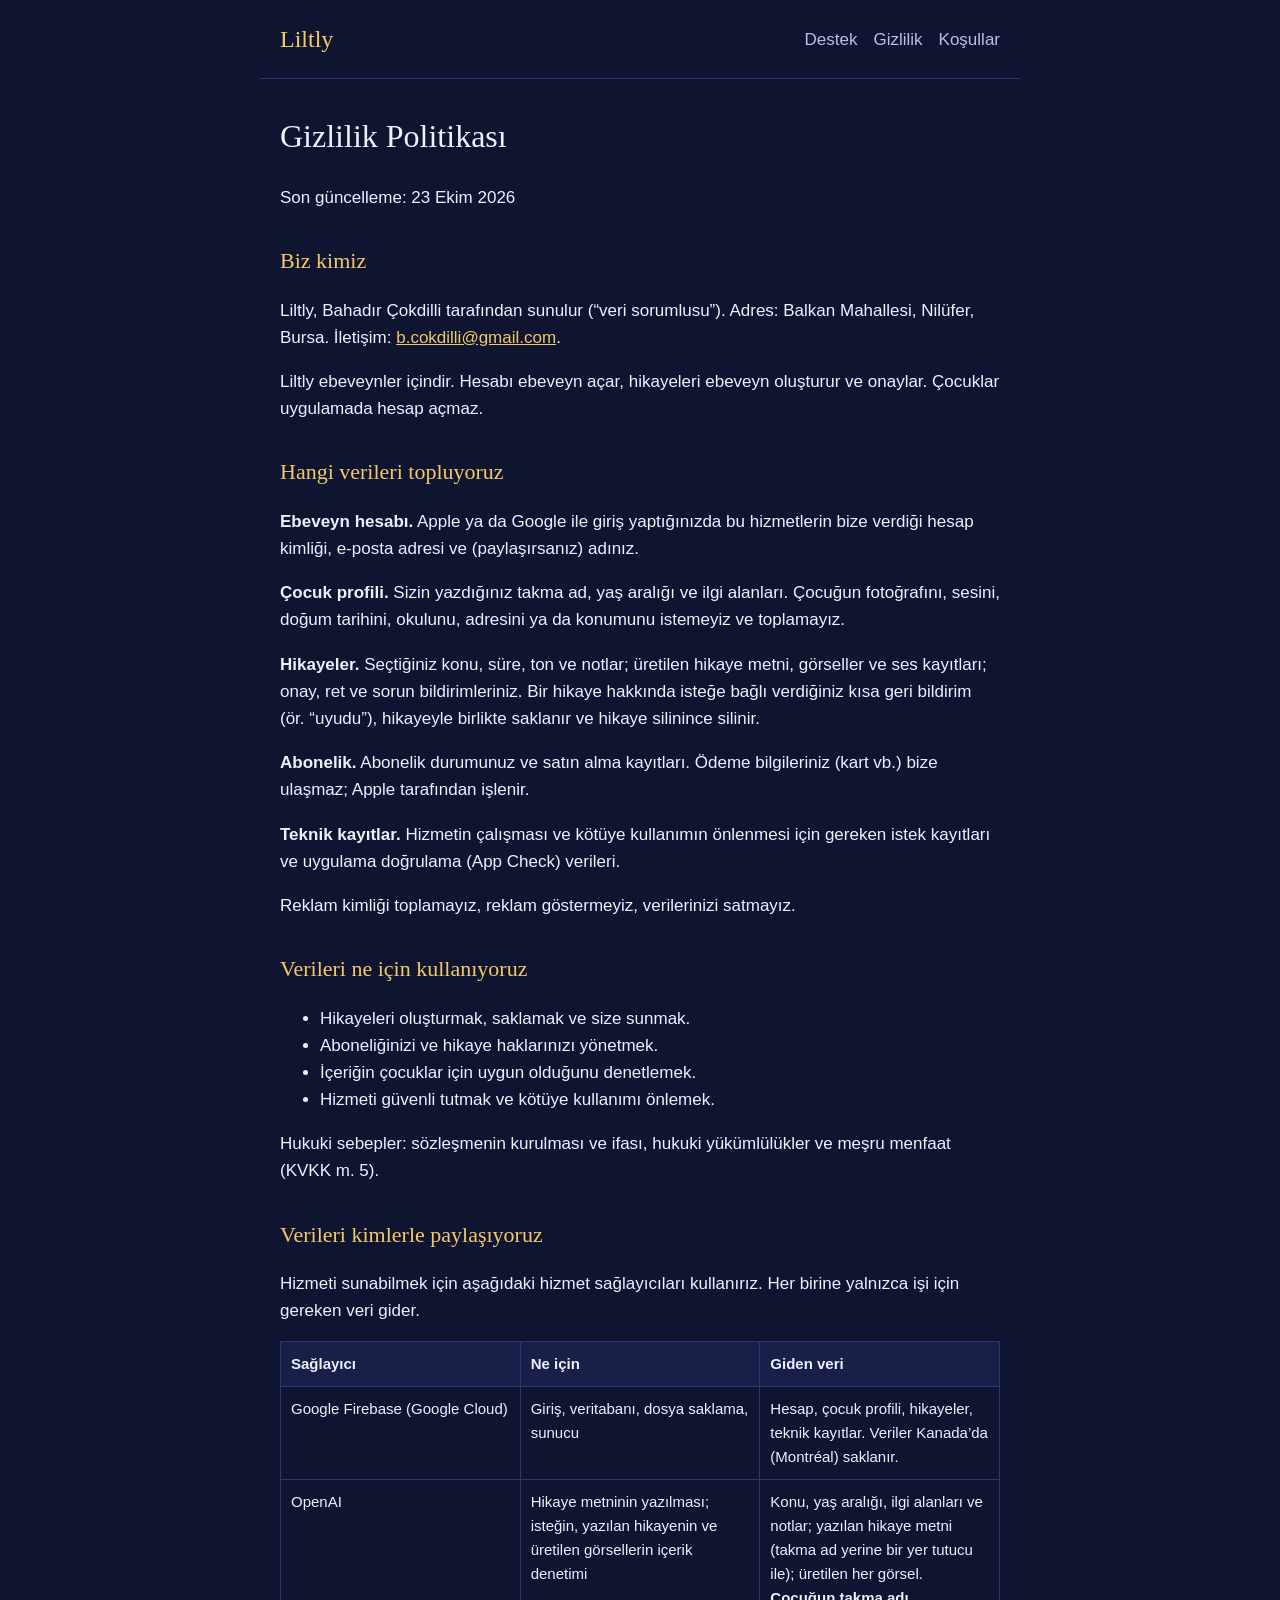
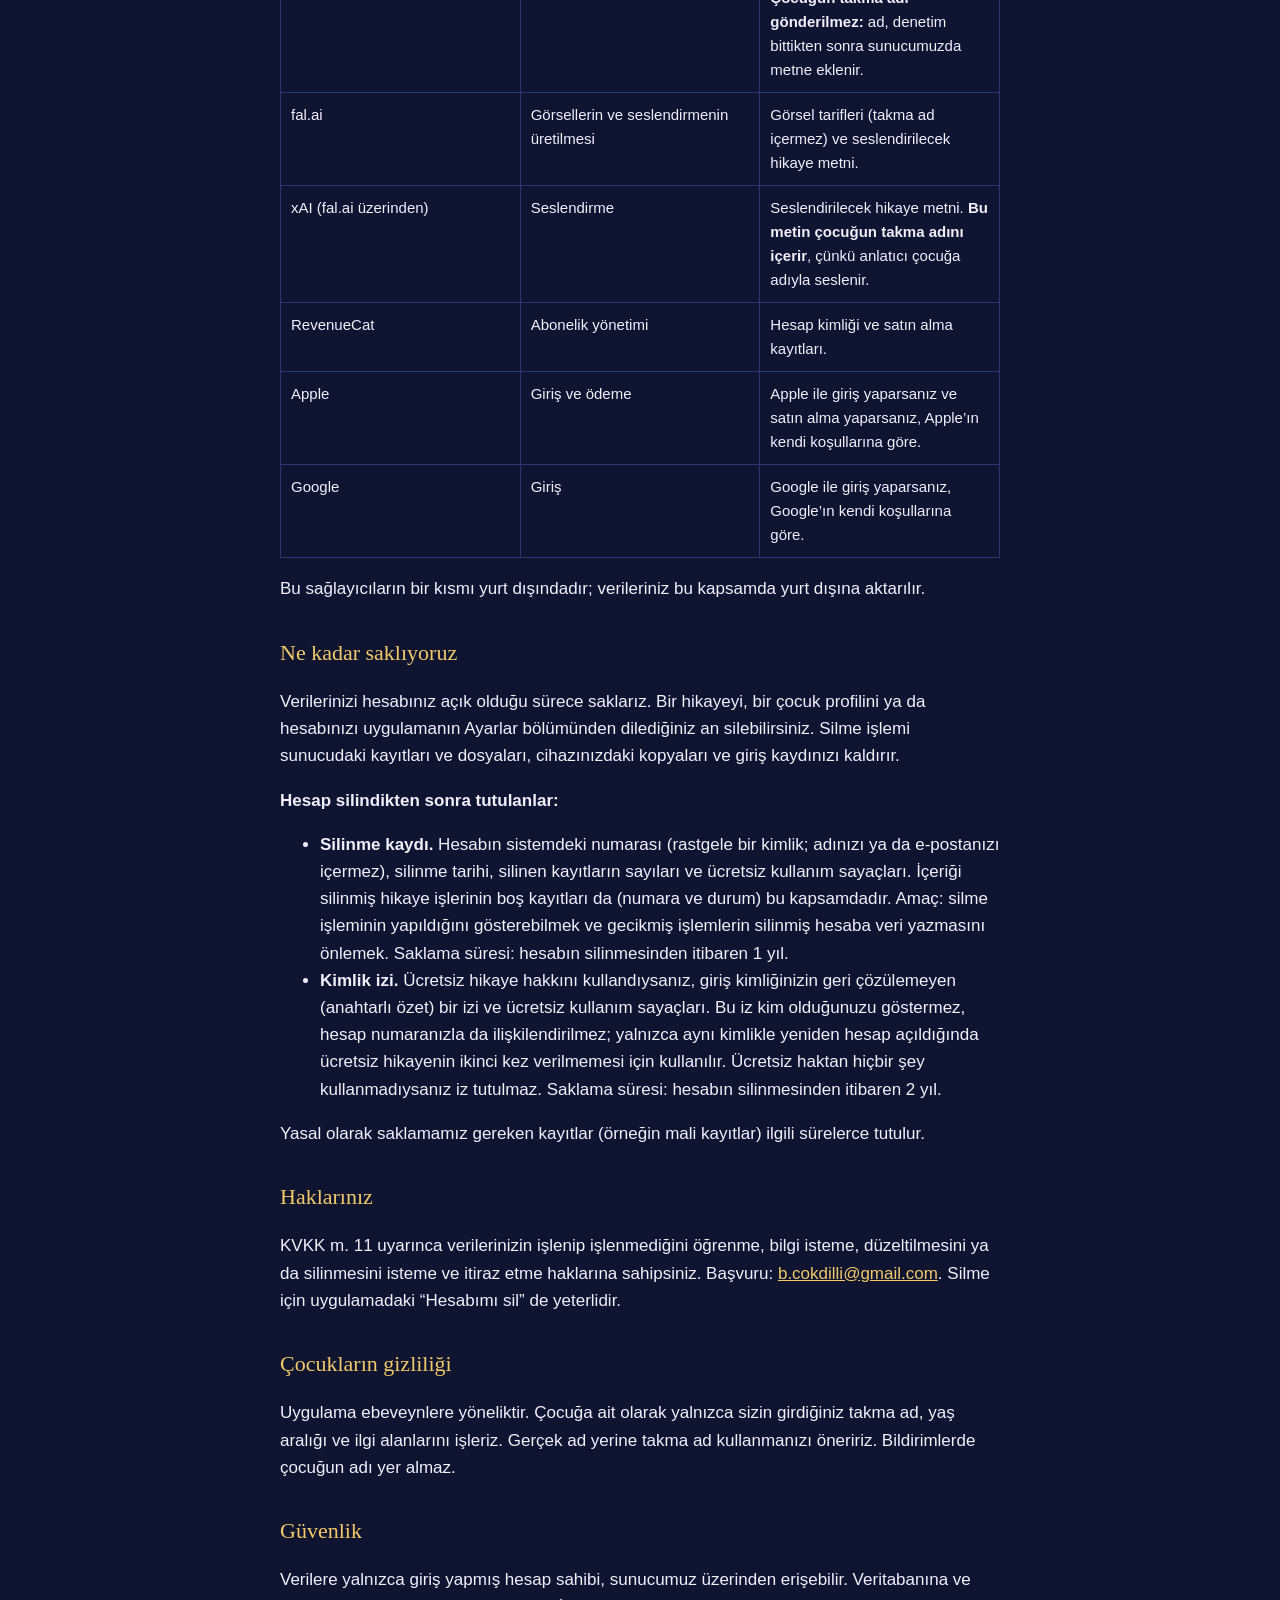
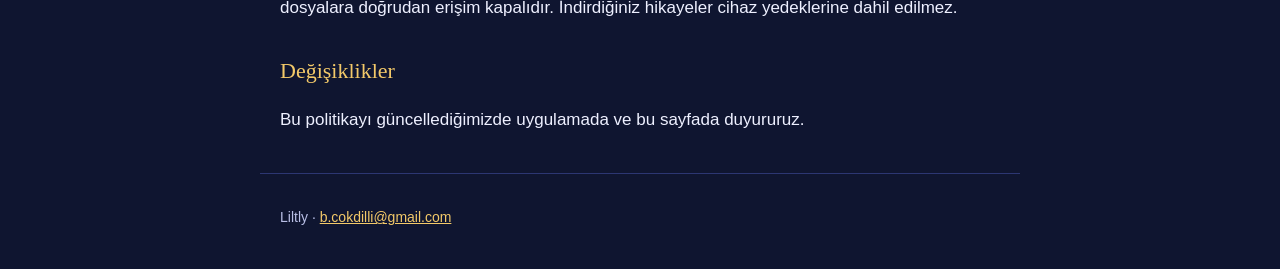
==== gizlilik/index.html @ 244d87e1 "Privacy: disclose the optional morning feedback on a story (2026-10-23) Built from story-app-for-kid" ====
<!doctype html>
<html lang="tr">
<head>
<meta charset="utf-8">
<meta name="viewport" content="width=device-width, initial-scale=1">
<title>Gizlilik Politikası · Liltly</title>
<link rel="stylesheet" href="../style.css">
</head>
<body>
<header><a class="brand" href="../">Liltly</a>
<nav><a href="../">Destek</a><a href="../gizlilik/">Gizlilik</a><a href="../kosullar/">Koşullar</a></nav></header>
<main>
<h1 id="gizlilik-politikası">Gizlilik Politikası</h1>
<p>Son güncelleme: 23 Ekim 2026</p>
<h2 id="biz-kimiz">Biz kimiz</h2>
<p>Liltly, Bahadır Çokdilli tarafından sunulur (“veri sorumlusu”).
Adres: Balkan Mahallesi, Nilüfer, Bursa. İletişim: <a
href="mailto:b.cokdilli@gmail.com">b.cokdilli@gmail.com</a>.</p>
<p>Liltly ebeveynler içindir. Hesabı ebeveyn açar, hikayeleri ebeveyn
oluşturur ve onaylar. Çocuklar uygulamada hesap açmaz.</p>
<h2 id="hangi-verileri-topluyoruz">Hangi verileri topluyoruz</h2>
<p><strong>Ebeveyn hesabı.</strong> Apple ya da Google ile giriş
yaptığınızda bu hizmetlerin bize verdiği hesap kimliği, e-posta adresi
ve (paylaşırsanız) adınız.</p>
<p><strong>Çocuk profili.</strong> Sizin yazdığınız takma ad, yaş
aralığı ve ilgi alanları. Çocuğun fotoğrafını, sesini, doğum tarihini,
okulunu, adresini ya da konumunu istemeyiz ve toplamayız.</p>
<p><strong>Hikayeler.</strong> Seçtiğiniz konu, süre, ton ve notlar;
üretilen hikaye metni, görseller ve ses kayıtları; onay, ret ve sorun
bildirimleriniz. Bir hikaye hakkında isteğe bağlı verdiğiniz kısa geri
bildirim (ör. “uyudu”), hikayeyle birlikte saklanır ve hikaye silinince
silinir.</p>
<p><strong>Abonelik.</strong> Abonelik durumunuz ve satın alma
kayıtları. Ödeme bilgileriniz (kart vb.) bize ulaşmaz; Apple tarafından
işlenir.</p>
<p><strong>Teknik kayıtlar.</strong> Hizmetin çalışması ve kötüye
kullanımın önlenmesi için gereken istek kayıtları ve uygulama doğrulama
(App Check) verileri.</p>
<p>Reklam kimliği toplamayız, reklam göstermeyiz, verilerinizi
satmayız.</p>
<h2 id="verileri-ne-için-kullanıyoruz">Verileri ne için
kullanıyoruz</h2>
<ul>
<li>Hikayeleri oluşturmak, saklamak ve size sunmak.</li>
<li>Aboneliğinizi ve hikaye haklarınızı yönetmek.</li>
<li>İçeriğin çocuklar için uygun olduğunu denetlemek.</li>
<li>Hizmeti güvenli tutmak ve kötüye kullanımı önlemek.</li>
</ul>
<p>Hukuki sebepler: sözleşmenin kurulması ve ifası, hukuki yükümlülükler
ve meşru menfaat (KVKK m. 5).</p>
<h2 id="verileri-kimlerle-paylaşıyoruz">Verileri kimlerle
paylaşıyoruz</h2>
<p>Hizmeti sunabilmek için aşağıdaki hizmet sağlayıcıları kullanırız.
Her birine yalnızca işi için gereken veri gider.</p>
<table>
<colgroup>
<col style="width: 33%" />
<col style="width: 33%" />
<col style="width: 33%" />
</colgroup>
<thead>
<tr class="header">
<th>Sağlayıcı</th>
<th>Ne için</th>
<th>Giden veri</th>
</tr>
</thead>
<tbody>
<tr class="odd">
<td>Google Firebase (Google Cloud)</td>
<td>Giriş, veritabanı, dosya saklama, sunucu</td>
<td>Hesap, çocuk profili, hikayeler, teknik kayıtlar. Veriler Kanada’da
(Montréal) saklanır.</td>
</tr>
<tr class="even">
<td>OpenAI</td>
<td>Hikaye metninin yazılması; isteğin, yazılan hikayenin ve üretilen
görsellerin içerik denetimi</td>
<td>Konu, yaş aralığı, ilgi alanları ve notlar; yazılan hikaye metni
(takma ad yerine bir yer tutucu ile); üretilen her görsel.
<strong>Çocuğun takma adı gönderilmez:</strong> ad, denetim bittikten
sonra sunucumuzda metne eklenir.</td>
</tr>
<tr class="odd">
<td>fal.ai</td>
<td>Görsellerin ve seslendirmenin üretilmesi</td>
<td>Görsel tarifleri (takma ad içermez) ve seslendirilecek hikaye
metni.</td>
</tr>
<tr class="even">
<td>xAI (fal.ai üzerinden)</td>
<td>Seslendirme</td>
<td>Seslendirilecek hikaye metni. <strong>Bu metin çocuğun takma adını
içerir</strong>, çünkü anlatıcı çocuğa adıyla seslenir.</td>
</tr>
<tr class="odd">
<td>RevenueCat</td>
<td>Abonelik yönetimi</td>
<td>Hesap kimliği ve satın alma kayıtları.</td>
</tr>
<tr class="even">
<td>Apple</td>
<td>Giriş ve ödeme</td>
<td>Apple ile giriş yaparsanız ve satın alma yaparsanız, Apple’ın kendi
koşullarına göre.</td>
</tr>
<tr class="odd">
<td>Google</td>
<td>Giriş</td>
<td>Google ile giriş yaparsanız, Google’ın kendi koşullarına göre.</td>
</tr>
</tbody>
</table>
<p>Bu sağlayıcıların bir kısmı yurt dışındadır; verileriniz bu kapsamda
yurt dışına aktarılır.</p>
<h2 id="ne-kadar-saklıyoruz">Ne kadar saklıyoruz</h2>
<p>Verilerinizi hesabınız açık olduğu sürece saklarız. Bir hikayeyi, bir
çocuk profilini ya da hesabınızı uygulamanın Ayarlar bölümünden
dilediğiniz an silebilirsiniz. Silme işlemi sunucudaki kayıtları ve
dosyaları, cihazınızdaki kopyaları ve giriş kaydınızı kaldırır.</p>
<p><strong>Hesap silindikten sonra tutulanlar:</strong></p>
<ul>
<li><strong>Silinme kaydı.</strong> Hesabın sistemdeki numarası
(rastgele bir kimlik; adınızı ya da e-postanızı içermez), silinme
tarihi, silinen kayıtların sayıları ve ücretsiz kullanım sayaçları.
İçeriği silinmiş hikaye işlerinin boş kayıtları da (numara ve durum) bu
kapsamdadır. Amaç: silme işleminin yapıldığını gösterebilmek ve gecikmiş
işlemlerin silinmiş hesaba veri yazmasını önlemek. Saklama süresi:
hesabın silinmesinden itibaren 1 yıl.</li>
<li><strong>Kimlik izi.</strong> Ücretsiz hikaye hakkını kullandıysanız,
giriş kimliğinizin geri çözülemeyen (anahtarlı özet) bir izi ve ücretsiz
kullanım sayaçları. Bu iz kim olduğunuzu göstermez, hesap numaranızla da
ilişkilendirilmez; yalnızca aynı kimlikle yeniden hesap açıldığında
ücretsiz hikayenin ikinci kez verilmemesi için kullanılır. Ücretsiz
haktan hiçbir şey kullanmadıysanız iz tutulmaz. Saklama süresi: hesabın
silinmesinden itibaren 2 yıl.</li>
</ul>
<p>Yasal olarak saklamamız gereken kayıtlar (örneğin mali kayıtlar)
ilgili sürelerce tutulur.</p>
<h2 id="haklarınız">Haklarınız</h2>
<p>KVKK m. 11 uyarınca verilerinizin işlenip işlenmediğini öğrenme,
bilgi isteme, düzeltilmesini ya da silinmesini isteme ve itiraz etme
haklarına sahipsiniz. Başvuru: <a
href="mailto:b.cokdilli@gmail.com">b.cokdilli@gmail.com</a>. Silme için
uygulamadaki “Hesabımı sil” de yeterlidir.</p>
<h2 id="çocukların-gizliliği">Çocukların gizliliği</h2>
<p>Uygulama ebeveynlere yöneliktir. Çocuğa ait olarak yalnızca sizin
girdiğiniz takma ad, yaş aralığı ve ilgi alanlarını işleriz. Gerçek ad
yerine takma ad kullanmanızı öneririz. Bildirimlerde çocuğun adı yer
almaz.</p>
<h2 id="güvenlik">Güvenlik</h2>
<p>Verilere yalnızca giriş yapmış hesap sahibi, sunucumuz üzerinden
erişebilir. Veritabanına ve dosyalara doğrudan erişim kapalıdır.
İndirdiğiniz hikayeler cihaz yedeklerine dahil edilmez.</p>
<h2 id="değişiklikler">Değişiklikler</h2>
<p>Bu politikayı güncellediğimizde uygulamada ve bu sayfada
duyururuz.</p>
</main>
<footer>Liltly · <a href="mailto:b.cokdilli@gmail.com">b.cokdilli@gmail.com</a></footer>
</body>
</html>
---- style.css ----
:root { --bg: #0f1530; --card: #18204a; --text: #eef0ff; --muted: #b9bfe6; --accent: #f3c969; --line: #2c3672; }
* { box-sizing: border-box; }
body { margin: 0; background: var(--bg); color: var(--text); font: 17px/1.6 -apple-system, BlinkMacSystemFont, "Segoe UI", Roboto, sans-serif; }
header, main, footer { max-width: 760px; margin: 0 auto; padding: 0 20px; }
header { display: flex; flex-wrap: wrap; gap: 12px; justify-content: space-between; align-items: center; padding-top: 20px; padding-bottom: 20px; border-bottom: 1px solid var(--line); }
.brand { font-family: Georgia, serif; font-size: 24px; color: var(--accent); text-decoration: none; }
nav a { color: var(--muted); margin-left: 16px; text-decoration: none; }
nav a:first-child { margin-left: 0; }
h1, h2 { font-family: Georgia, serif; font-weight: normal; }
h1 { font-size: 32px; margin-top: 32px; }
h2 { font-size: 22px; margin-top: 32px; color: var(--accent); }
a { color: var(--accent); }
table { width: 100%; border-collapse: collapse; font-size: 15px; display: block; overflow-x: auto; }
th, td { text-align: left; vertical-align: top; padding: 10px; border: 1px solid var(--line); }
th { background: var(--card); }
mark { background: #ff8a65; color: #1a1a1a; padding: 0 4px; border-radius: 4px; }
footer { color: var(--muted); font-size: 14px; padding-top: 32px; padding-bottom: 40px; margin-top: 40px; border-top: 1px solid var(--line); }
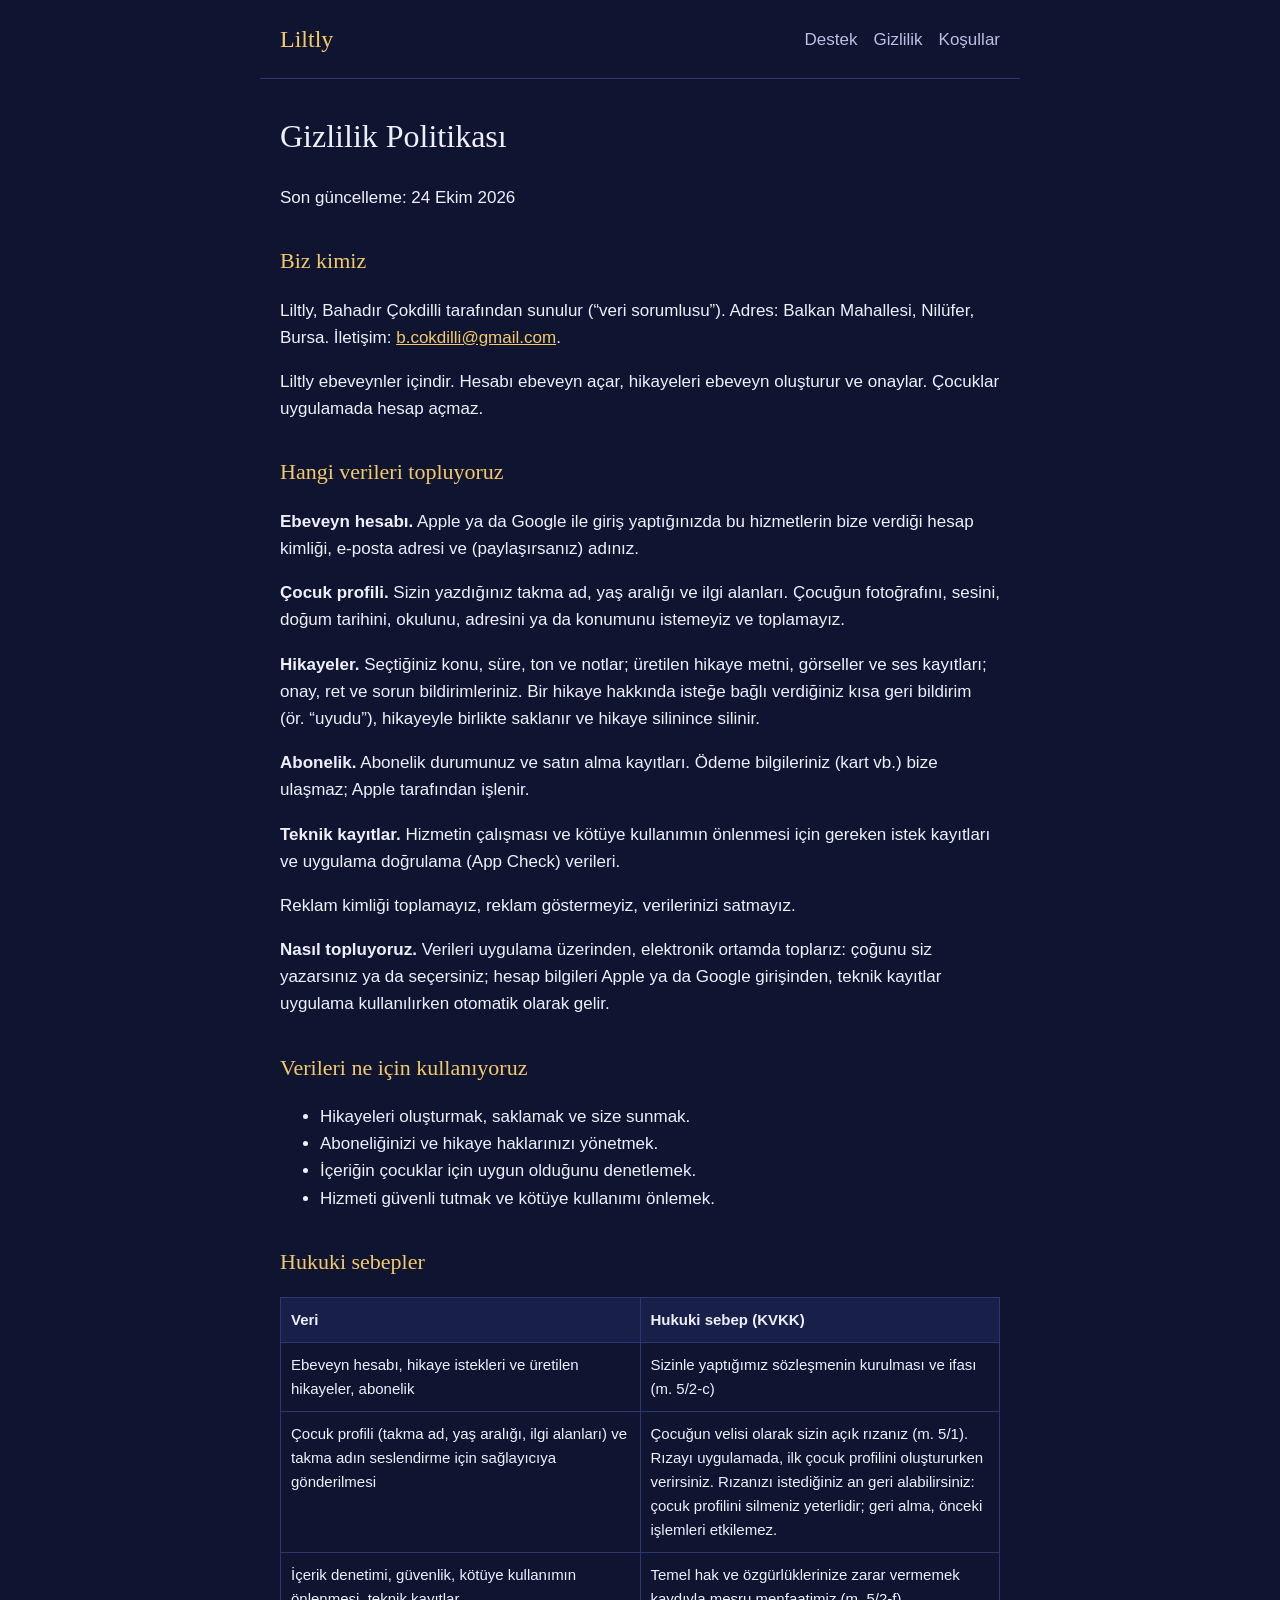
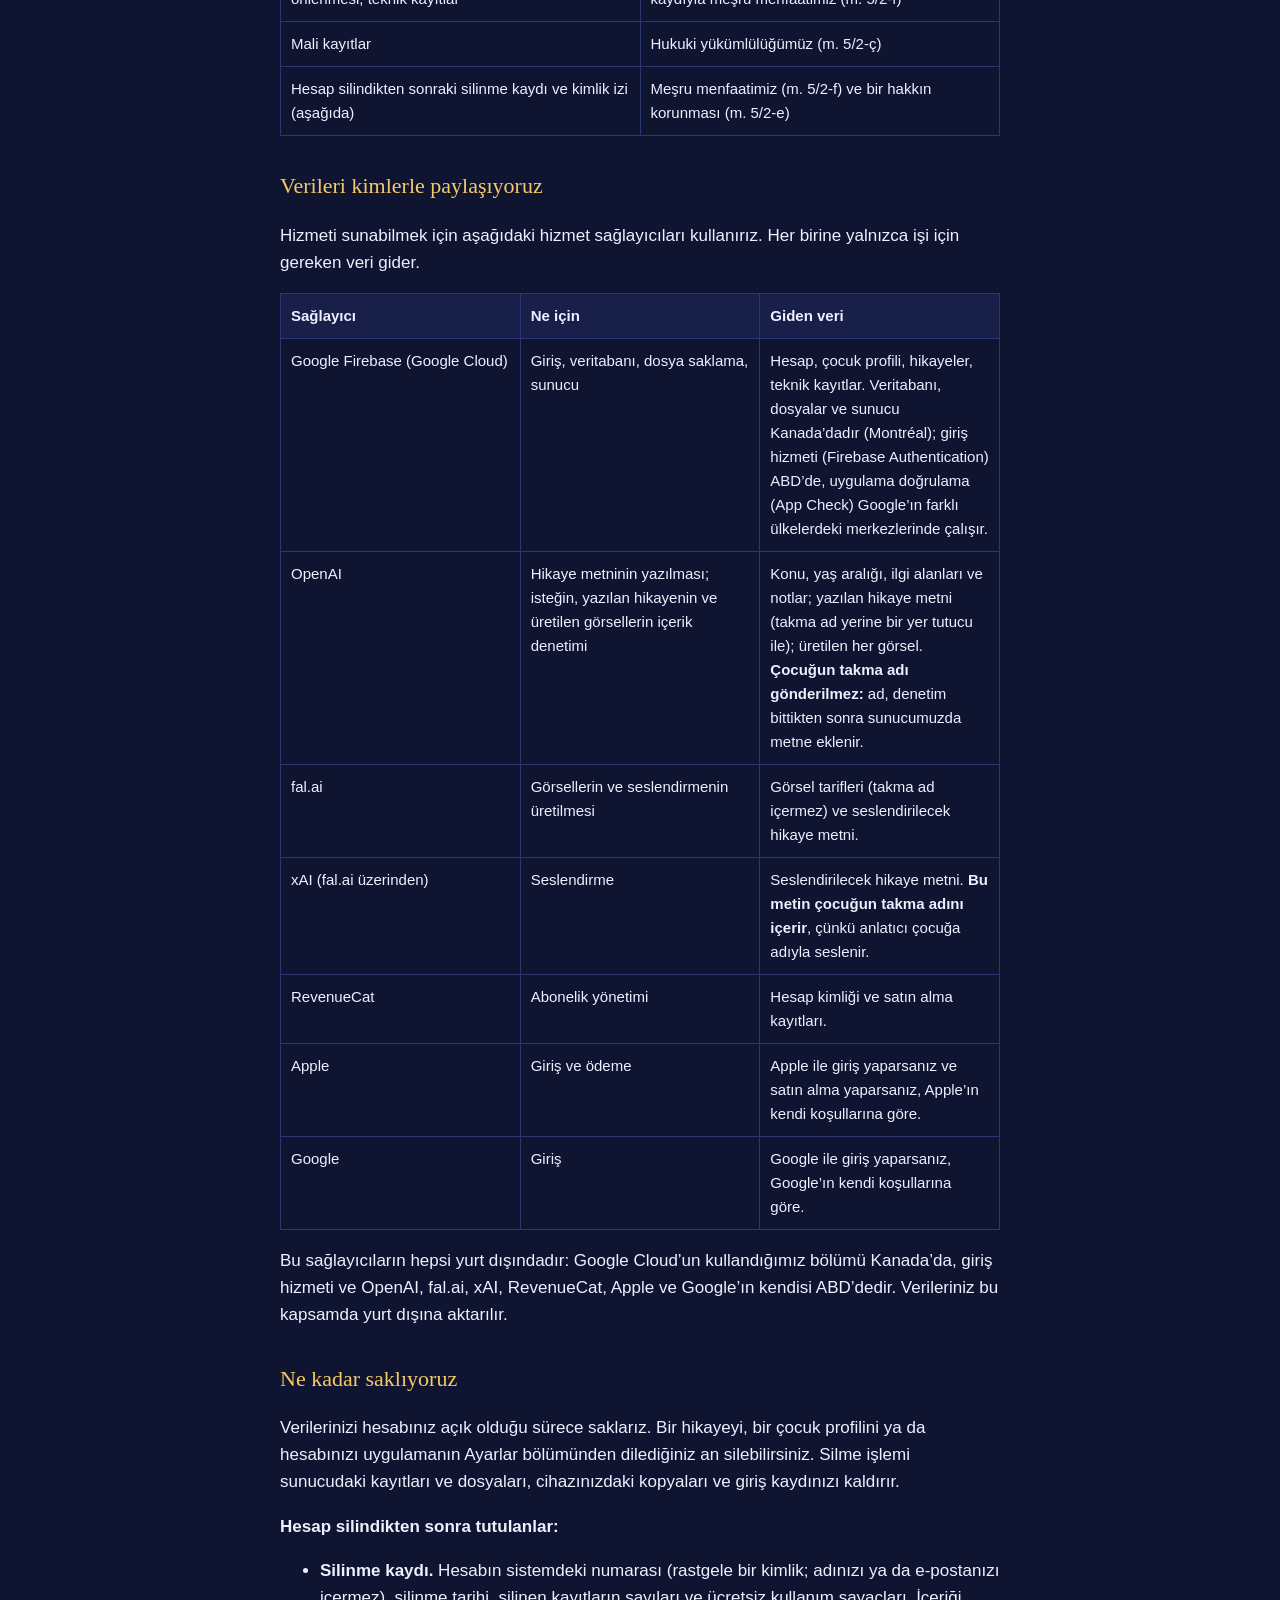
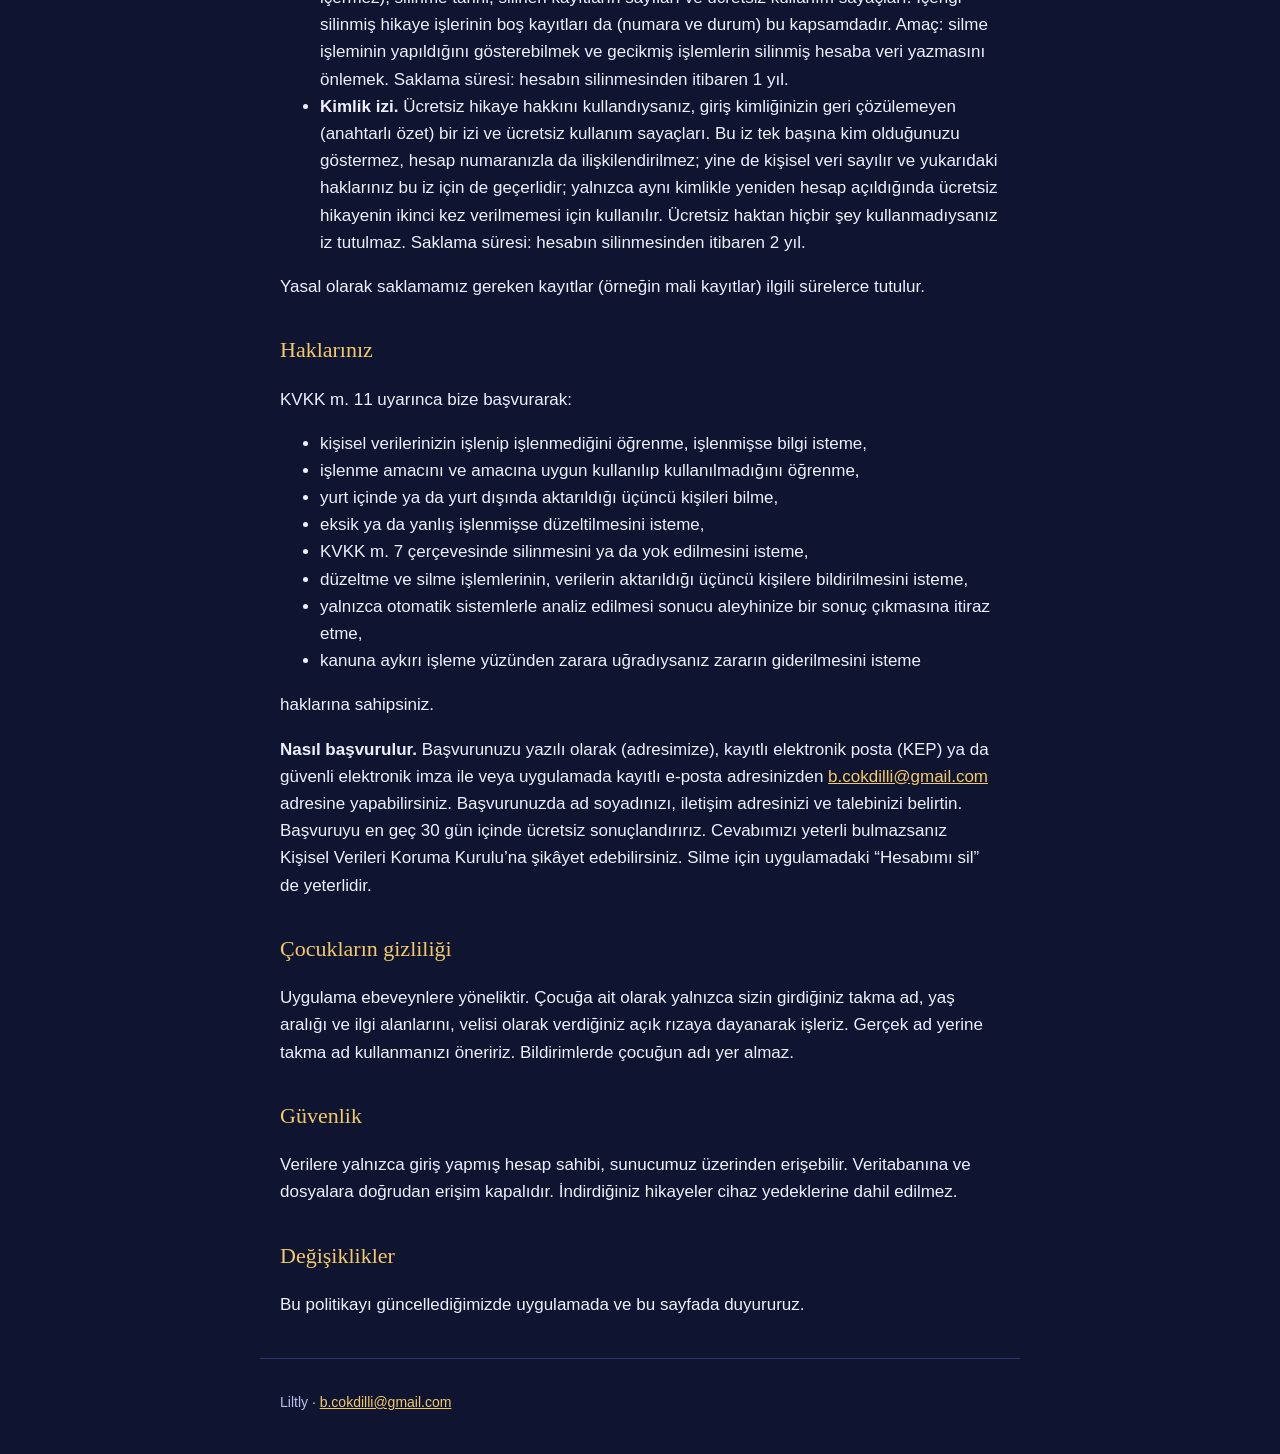
==== commit e847e595: "Privacy: KVKK legal bases, US transfer and consent (2026-10-24 text) Built from story-app-for-kids l" ====
--- a/gizlilik/index.html
+++ b/gizlilik/index.html
@@ -11,7 +11,7 @@
 <nav><a href="../">Destek</a><a href="../gizlilik/">Gizlilik</a><a href="../kosullar/">Koşullar</a></nav></header>
 <main>
 <h1 id="gizlilik-politikası">Gizlilik Politikası</h1>
-<p>Son güncelleme: 23 Ekim 2026</p>
+<p>Son güncelleme: 24 Ekim 2026</p>
 <h2 id="biz-kimiz">Biz kimiz</h2>
 <p>Liltly, Bahadır Çokdilli tarafından sunulur (“veri sorumlusu”).
 Adres: Balkan Mahallesi, Nilüfer, Bursa. İletişim: <a
@@ -38,6 +38,10 @@
 (App Check) verileri.</p>
 <p>Reklam kimliği toplamayız, reklam göstermeyiz, verilerinizi
 satmayız.</p>
+<p><strong>Nasıl topluyoruz.</strong> Verileri uygulama üzerinden,
+elektronik ortamda toplarız: çoğunu siz yazarsınız ya da seçersiniz;
+hesap bilgileri Apple ya da Google girişinden, teknik kayıtlar uygulama
+kullanılırken otomatik olarak gelir.</p>
 <h2 id="verileri-ne-için-kullanıyoruz">Verileri ne için
 kullanıyoruz</h2>
 <ul>
@@ -46,8 +50,48 @@
 <li>İçeriğin çocuklar için uygun olduğunu denetlemek.</li>
 <li>Hizmeti güvenli tutmak ve kötüye kullanımı önlemek.</li>
 </ul>
-<p>Hukuki sebepler: sözleşmenin kurulması ve ifası, hukuki yükümlülükler
-ve meşru menfaat (KVKK m. 5).</p>
+<h2 id="hukuki-sebepler">Hukuki sebepler</h2>
+<table>
+<colgroup>
+<col style="width: 50%" />
+<col style="width: 50%" />
+</colgroup>
+<thead>
+<tr>
+<th>Veri</th>
+<th>Hukuki sebep (KVKK)</th>
+</tr>
+</thead>
+<tbody>
+<tr>
+<td>Ebeveyn hesabı, hikaye istekleri ve üretilen hikayeler,
+abonelik</td>
+<td>Sizinle yaptığımız sözleşmenin kurulması ve ifası (m. 5/2-c)</td>
+</tr>
+<tr>
+<td>Çocuk profili (takma ad, yaş aralığı, ilgi alanları) ve takma adın
+seslendirme için sağlayıcıya gönderilmesi</td>
+<td>Çocuğun velisi olarak sizin açık rızanız (m. 5/1). Rızayı
+uygulamada, ilk çocuk profilini oluştururken verirsiniz. Rızanızı
+istediğiniz an geri alabilirsiniz: çocuk profilini silmeniz yeterlidir;
+geri alma, önceki işlemleri etkilemez.</td>
+</tr>
+<tr>
+<td>İçerik denetimi, güvenlik, kötüye kullanımın önlenmesi, teknik
+kayıtlar</td>
+<td>Temel hak ve özgürlüklerinize zarar vermemek kaydıyla meşru
+menfaatimiz (m. 5/2-f)</td>
+</tr>
+<tr>
+<td>Mali kayıtlar</td>
+<td>Hukuki yükümlülüğümüz (m. 5/2-ç)</td>
+</tr>
+<tr>
+<td>Hesap silindikten sonraki silinme kaydı ve kimlik izi (aşağıda)</td>
+<td>Meşru menfaatimiz (m. 5/2-f) ve bir hakkın korunması (m. 5/2-e)</td>
+</tr>
+</tbody>
+</table>
 <h2 id="verileri-kimlerle-paylaşıyoruz">Verileri kimlerle
 paylaşıyoruz</h2>
 <p>Hizmeti sunabilmek için aşağıdaki hizmet sağlayıcıları kullanırız.
@@ -59,20 +103,22 @@
 <col style="width: 33%" />
 </colgroup>
 <thead>
-<tr class="header">
+<tr>
 <th>Sağlayıcı</th>
 <th>Ne için</th>
 <th>Giden veri</th>
 </tr>
 </thead>
 <tbody>
-<tr class="odd">
+<tr>
 <td>Google Firebase (Google Cloud)</td>
 <td>Giriş, veritabanı, dosya saklama, sunucu</td>
-<td>Hesap, çocuk profili, hikayeler, teknik kayıtlar. Veriler Kanada’da
-(Montréal) saklanır.</td>
-</tr>
-<tr class="even">
+<td>Hesap, çocuk profili, hikayeler, teknik kayıtlar. Veritabanı,
+dosyalar ve sunucu Kanada’dadır (Montréal); giriş hizmeti (Firebase
+Authentication) ABD’de, uygulama doğrulama (App Check) Google’ın farklı
+ülkelerdeki merkezlerinde çalışır.</td>
+</tr>
+<tr>
 <td>OpenAI</td>
 <td>Hikaye metninin yazılması; isteğin, yazılan hikayenin ve üretilen
 görsellerin içerik denetimi</td>
@@ -81,38 +127,40 @@
 <strong>Çocuğun takma adı gönderilmez:</strong> ad, denetim bittikten
 sonra sunucumuzda metne eklenir.</td>
 </tr>
-<tr class="odd">
+<tr>
 <td>fal.ai</td>
 <td>Görsellerin ve seslendirmenin üretilmesi</td>
 <td>Görsel tarifleri (takma ad içermez) ve seslendirilecek hikaye
 metni.</td>
 </tr>
-<tr class="even">
+<tr>
 <td>xAI (fal.ai üzerinden)</td>
 <td>Seslendirme</td>
 <td>Seslendirilecek hikaye metni. <strong>Bu metin çocuğun takma adını
 içerir</strong>, çünkü anlatıcı çocuğa adıyla seslenir.</td>
 </tr>
-<tr class="odd">
+<tr>
 <td>RevenueCat</td>
 <td>Abonelik yönetimi</td>
 <td>Hesap kimliği ve satın alma kayıtları.</td>
 </tr>
-<tr class="even">
+<tr>
 <td>Apple</td>
 <td>Giriş ve ödeme</td>
 <td>Apple ile giriş yaparsanız ve satın alma yaparsanız, Apple’ın kendi
 koşullarına göre.</td>
 </tr>
-<tr class="odd">
+<tr>
 <td>Google</td>
 <td>Giriş</td>
 <td>Google ile giriş yaparsanız, Google’ın kendi koşullarına göre.</td>
 </tr>
 </tbody>
 </table>
-<p>Bu sağlayıcıların bir kısmı yurt dışındadır; verileriniz bu kapsamda
-yurt dışına aktarılır.</p>
+<p>Bu sağlayıcıların hepsi yurt dışındadır: Google Cloud’un
+kullandığımız bölümü Kanada’da, giriş hizmeti ve OpenAI, fal.ai, xAI,
+RevenueCat, Apple ve Google’ın kendisi ABD’dedir. Verileriniz bu
+kapsamda yurt dışına aktarılır.</p>
 <h2 id="ne-kadar-saklıyoruz">Ne kadar saklıyoruz</h2>
 <p>Verilerinizi hesabınız açık olduğu sürece saklarız. Bir hikayeyi, bir
 çocuk profilini ya da hesabınızı uygulamanın Ayarlar bölümünden
@@ -129,25 +177,48 @@
 hesabın silinmesinden itibaren 1 yıl.</li>
 <li><strong>Kimlik izi.</strong> Ücretsiz hikaye hakkını kullandıysanız,
 giriş kimliğinizin geri çözülemeyen (anahtarlı özet) bir izi ve ücretsiz
-kullanım sayaçları. Bu iz kim olduğunuzu göstermez, hesap numaranızla da
-ilişkilendirilmez; yalnızca aynı kimlikle yeniden hesap açıldığında
-ücretsiz hikayenin ikinci kez verilmemesi için kullanılır. Ücretsiz
-haktan hiçbir şey kullanmadıysanız iz tutulmaz. Saklama süresi: hesabın
-silinmesinden itibaren 2 yıl.</li>
+kullanım sayaçları. Bu iz tek başına kim olduğunuzu göstermez, hesap
+numaranızla da ilişkilendirilmez; yine de kişisel veri sayılır ve
+yukarıdaki haklarınız bu iz için de geçerlidir; yalnızca aynı kimlikle
+yeniden hesap açıldığında ücretsiz hikayenin ikinci kez verilmemesi için
+kullanılır. Ücretsiz haktan hiçbir şey kullanmadıysanız iz tutulmaz.
+Saklama süresi: hesabın silinmesinden itibaren 2 yıl.</li>
 </ul>
 <p>Yasal olarak saklamamız gereken kayıtlar (örneğin mali kayıtlar)
 ilgili sürelerce tutulur.</p>
 <h2 id="haklarınız">Haklarınız</h2>
-<p>KVKK m. 11 uyarınca verilerinizin işlenip işlenmediğini öğrenme,
-bilgi isteme, düzeltilmesini ya da silinmesini isteme ve itiraz etme
-haklarına sahipsiniz. Başvuru: <a
-href="mailto:b.cokdilli@gmail.com">b.cokdilli@gmail.com</a>. Silme için
-uygulamadaki “Hesabımı sil” de yeterlidir.</p>
+<p>KVKK m. 11 uyarınca bize başvurarak:</p>
+<ul>
+<li>kişisel verilerinizin işlenip işlenmediğini öğrenme, işlenmişse
+bilgi isteme,</li>
+<li>işlenme amacını ve amacına uygun kullanılıp kullanılmadığını
+öğrenme,</li>
+<li>yurt içinde ya da yurt dışında aktarıldığı üçüncü kişileri
+bilme,</li>
+<li>eksik ya da yanlış işlenmişse düzeltilmesini isteme,</li>
+<li>KVKK m. 7 çerçevesinde silinmesini ya da yok edilmesini isteme,</li>
+<li>düzeltme ve silme işlemlerinin, verilerin aktarıldığı üçüncü
+kişilere bildirilmesini isteme,</li>
+<li>yalnızca otomatik sistemlerle analiz edilmesi sonucu aleyhinize bir
+sonuç çıkmasına itiraz etme,</li>
+<li>kanuna aykırı işleme yüzünden zarara uğradıysanız zararın
+giderilmesini isteme</li>
+</ul>
+<p>haklarına sahipsiniz.</p>
+<p><strong>Nasıl başvurulur.</strong> Başvurunuzu yazılı olarak
+(adresimize), kayıtlı elektronik posta (KEP) ya da güvenli elektronik
+imza ile veya uygulamada kayıtlı e-posta adresinizden <a
+href="mailto:b.cokdilli@gmail.com">b.cokdilli@gmail.com</a> adresine
+yapabilirsiniz. Başvurunuzda ad soyadınızı, iletişim adresinizi ve
+talebinizi belirtin. Başvuruyu en geç 30 gün içinde ücretsiz
+sonuçlandırırız. Cevabımızı yeterli bulmazsanız Kişisel Verileri Koruma
+Kurulu’na şikâyet edebilirsiniz. Silme için uygulamadaki “Hesabımı sil”
+de yeterlidir.</p>
 <h2 id="çocukların-gizliliği">Çocukların gizliliği</h2>
 <p>Uygulama ebeveynlere yöneliktir. Çocuğa ait olarak yalnızca sizin
-girdiğiniz takma ad, yaş aralığı ve ilgi alanlarını işleriz. Gerçek ad
-yerine takma ad kullanmanızı öneririz. Bildirimlerde çocuğun adı yer
-almaz.</p>
+girdiğiniz takma ad, yaş aralığı ve ilgi alanlarını, velisi olarak
+verdiğiniz açık rızaya dayanarak işleriz. Gerçek ad yerine takma ad
+kullanmanızı öneririz. Bildirimlerde çocuğun adı yer almaz.</p>
 <h2 id="güvenlik">Güvenlik</h2>
 <p>Verilere yalnızca giriş yapmış hesap sahibi, sunucumuz üzerinden
 erişebilir. Veritabanına ve dosyalara doğrudan erişim kapalıdır.
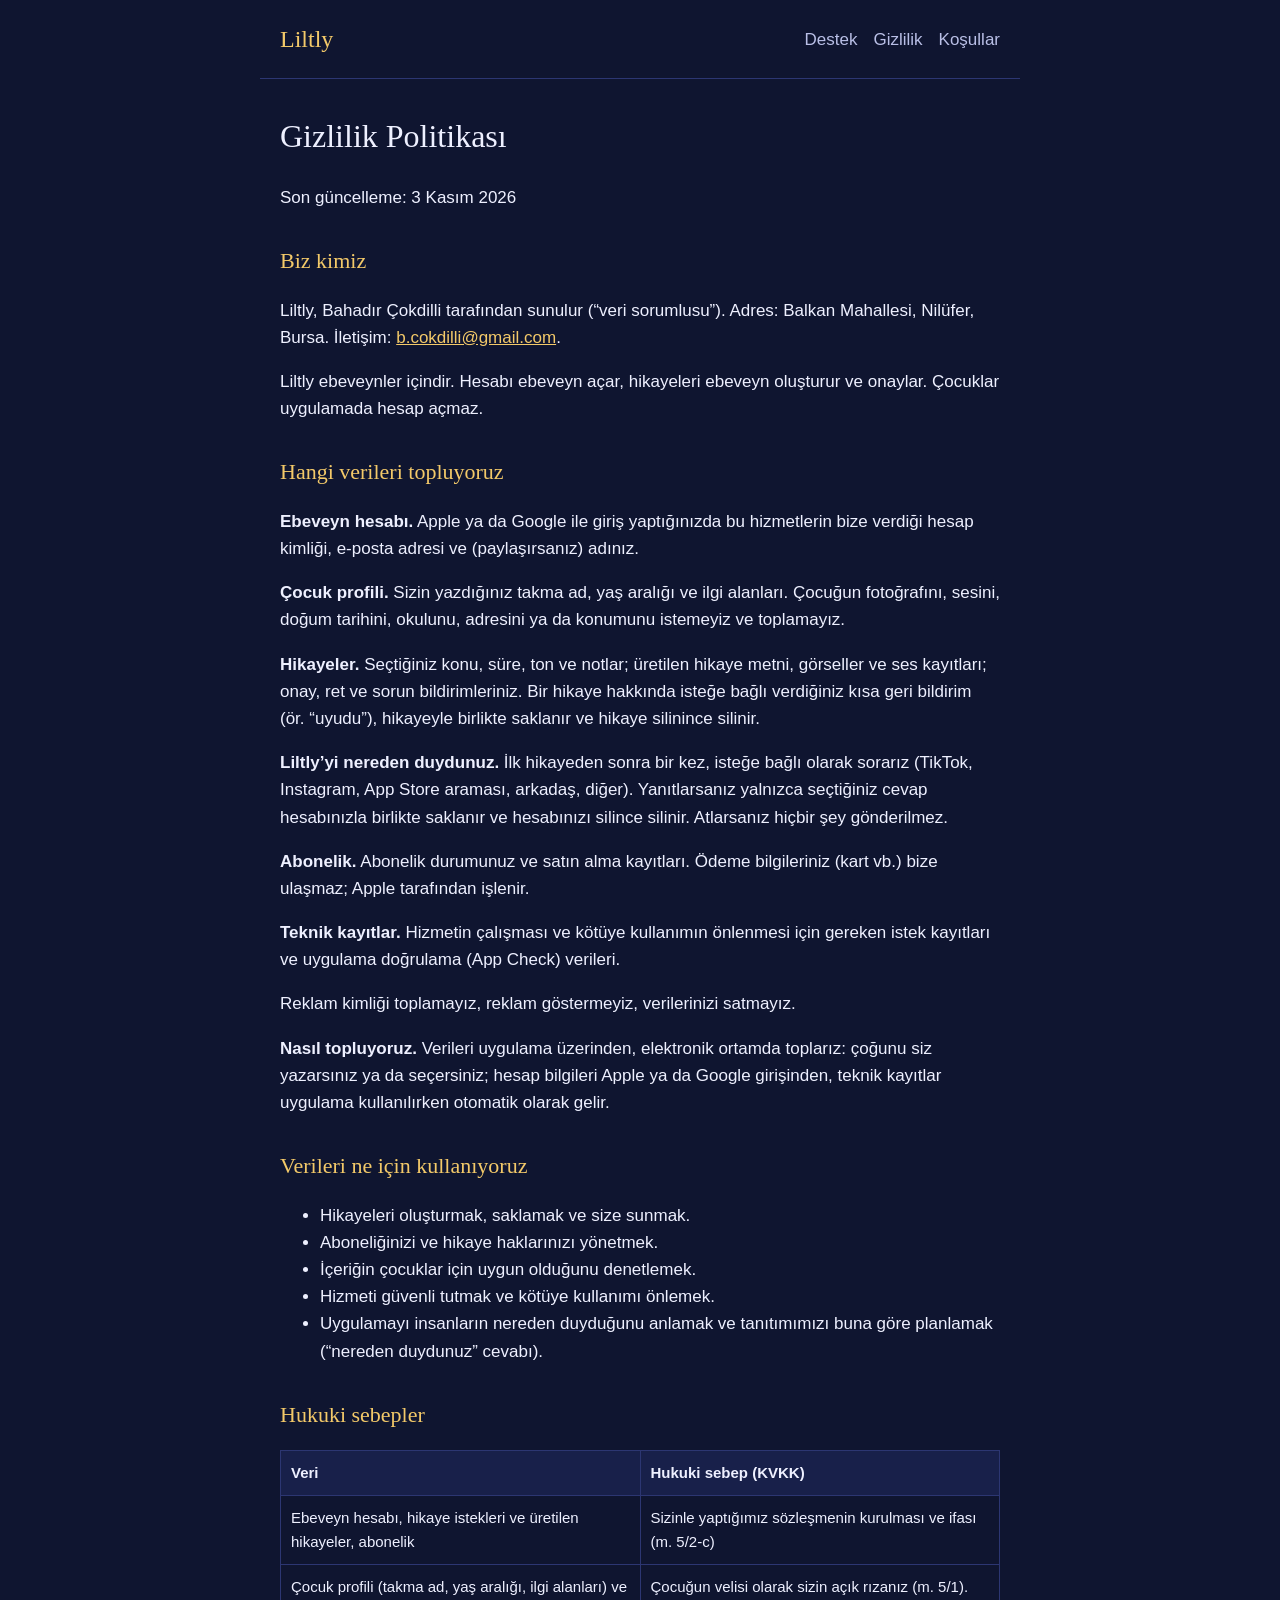
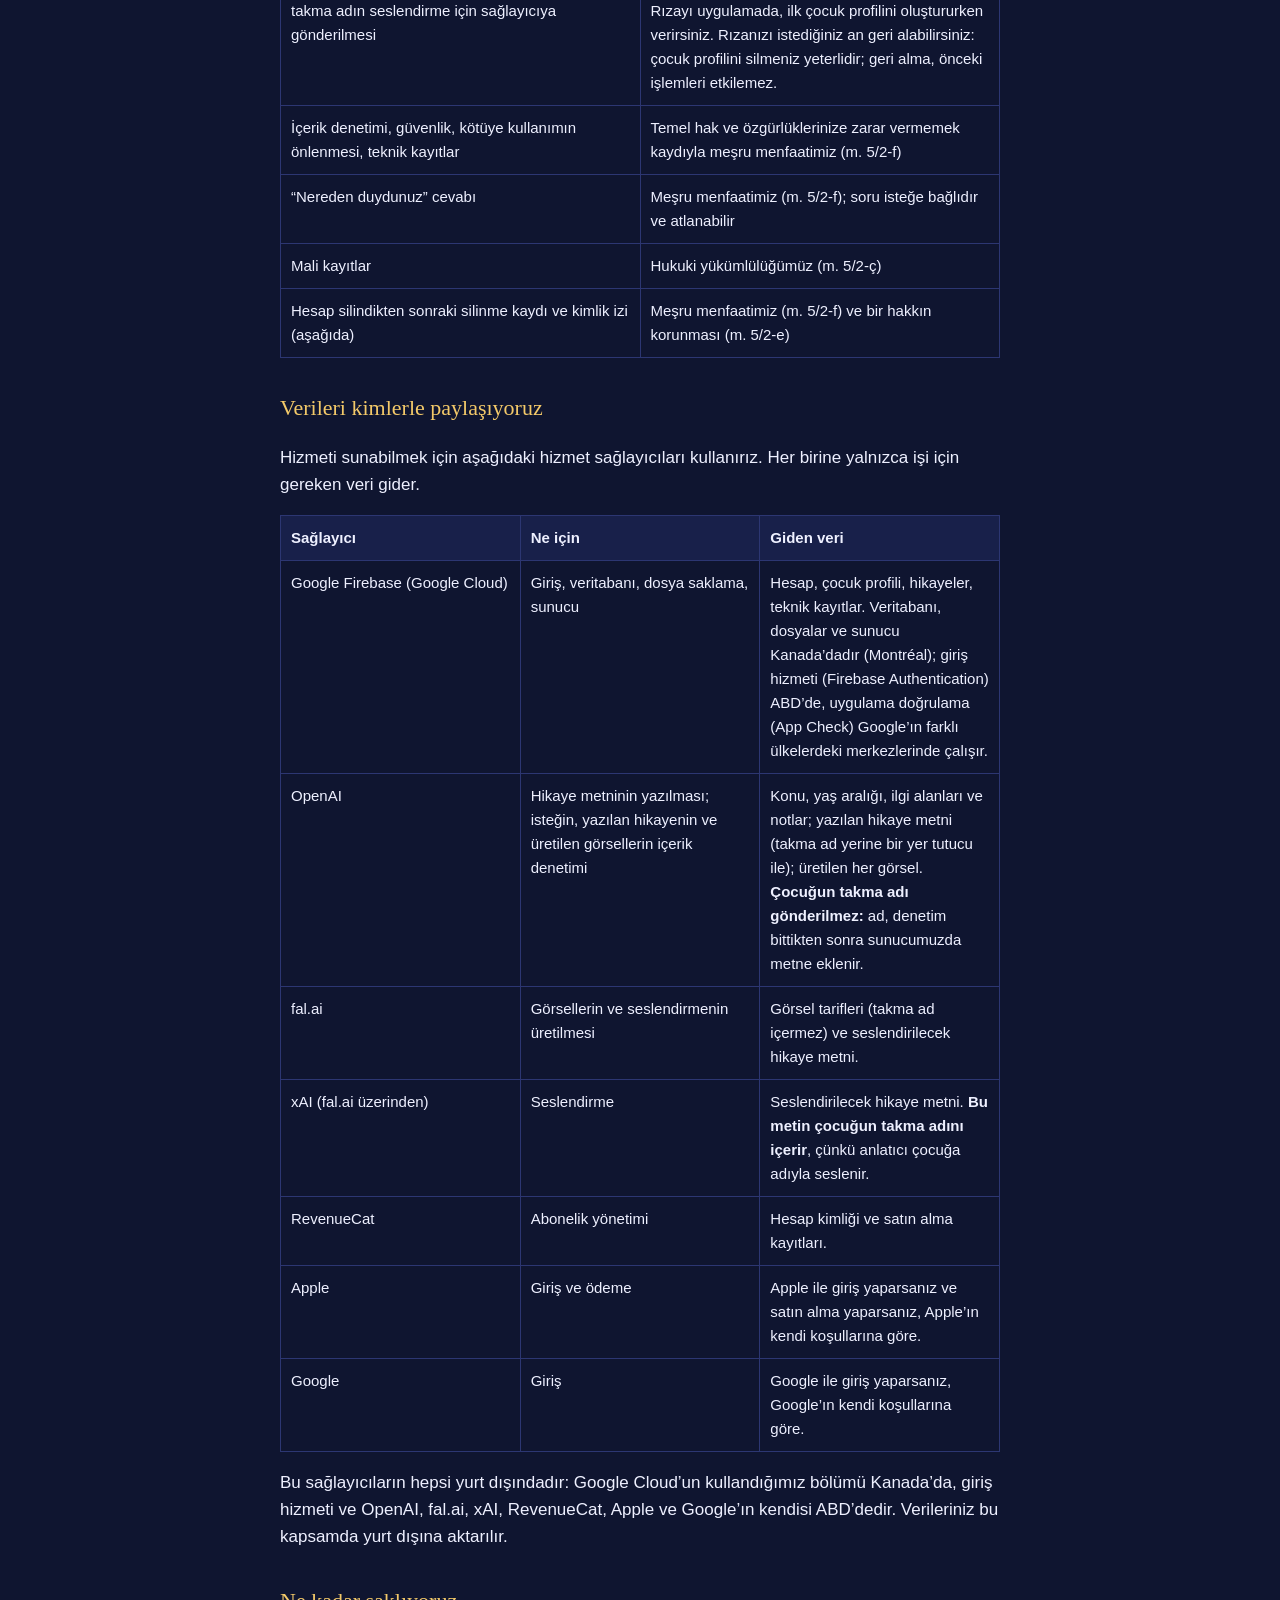
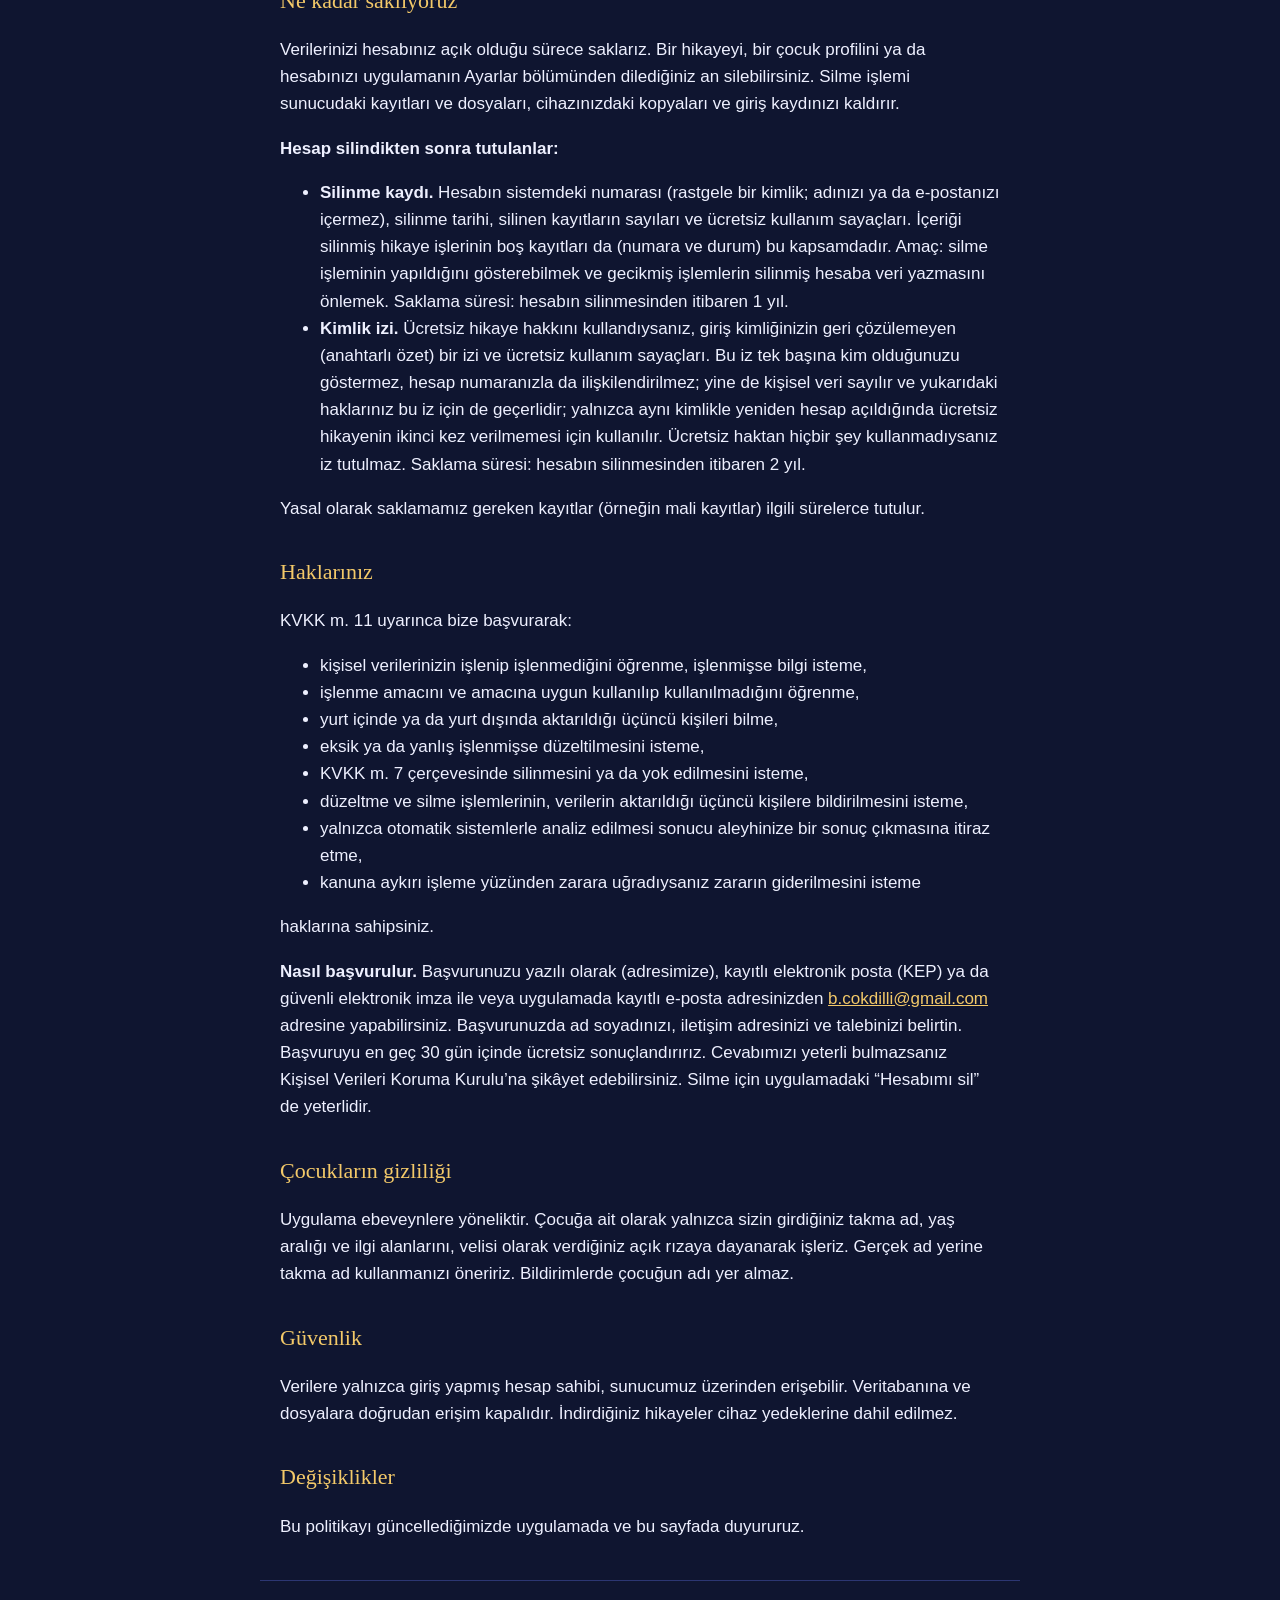
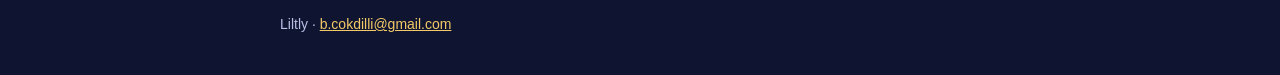
==== commit 0e151c18: "Privacy: 'where did you hear about Liltly' answer; terms: story packs Co-Authored-By: Claude Opus 5." ====
--- a/gizlilik/index.html
+++ b/gizlilik/index.html
@@ -11,7 +11,7 @@
 <nav><a href="../">Destek</a><a href="../gizlilik/">Gizlilik</a><a href="../kosullar/">Koşullar</a></nav></header>
 <main>
 <h1 id="gizlilik-politikası">Gizlilik Politikası</h1>
-<p>Son güncelleme: 24 Ekim 2026</p>
+<p>Son güncelleme: 3 Kasım 2026</p>
 <h2 id="biz-kimiz">Biz kimiz</h2>
 <p>Liltly, Bahadır Çokdilli tarafından sunulur (“veri sorumlusu”).
 Adres: Balkan Mahallesi, Nilüfer, Bursa. İletişim: <a
@@ -30,6 +30,11 @@
 bildirimleriniz. Bir hikaye hakkında isteğe bağlı verdiğiniz kısa geri
 bildirim (ör. “uyudu”), hikayeyle birlikte saklanır ve hikaye silinince
 silinir.</p>
+<p><strong>Liltly’yi nereden duydunuz.</strong> İlk hikayeden sonra bir
+kez, isteğe bağlı olarak sorarız (TikTok, Instagram, App Store araması,
+arkadaş, diğer). Yanıtlarsanız yalnızca seçtiğiniz cevap hesabınızla
+birlikte saklanır ve hesabınızı silince silinir. Atlarsanız hiçbir şey
+gönderilmez.</p>
 <p><strong>Abonelik.</strong> Abonelik durumunuz ve satın alma
 kayıtları. Ödeme bilgileriniz (kart vb.) bize ulaşmaz; Apple tarafından
 işlenir.</p>
@@ -49,6 +54,8 @@
 <li>Aboneliğinizi ve hikaye haklarınızı yönetmek.</li>
 <li>İçeriğin çocuklar için uygun olduğunu denetlemek.</li>
 <li>Hizmeti güvenli tutmak ve kötüye kullanımı önlemek.</li>
+<li>Uygulamayı insanların nereden duyduğunu anlamak ve tanıtımımızı buna
+göre planlamak (“nereden duydunuz” cevabı).</li>
 </ul>
 <h2 id="hukuki-sebepler">Hukuki sebepler</h2>
 <table>
@@ -81,6 +88,11 @@
 kayıtlar</td>
 <td>Temel hak ve özgürlüklerinize zarar vermemek kaydıyla meşru
 menfaatimiz (m. 5/2-f)</td>
+</tr>
+<tr>
+<td>“Nereden duydunuz” cevabı</td>
+<td>Meşru menfaatimiz (m. 5/2-f); soru isteğe bağlıdır ve
+atlanabilir</td>
 </tr>
 <tr>
 <td>Mali kayıtlar</td>
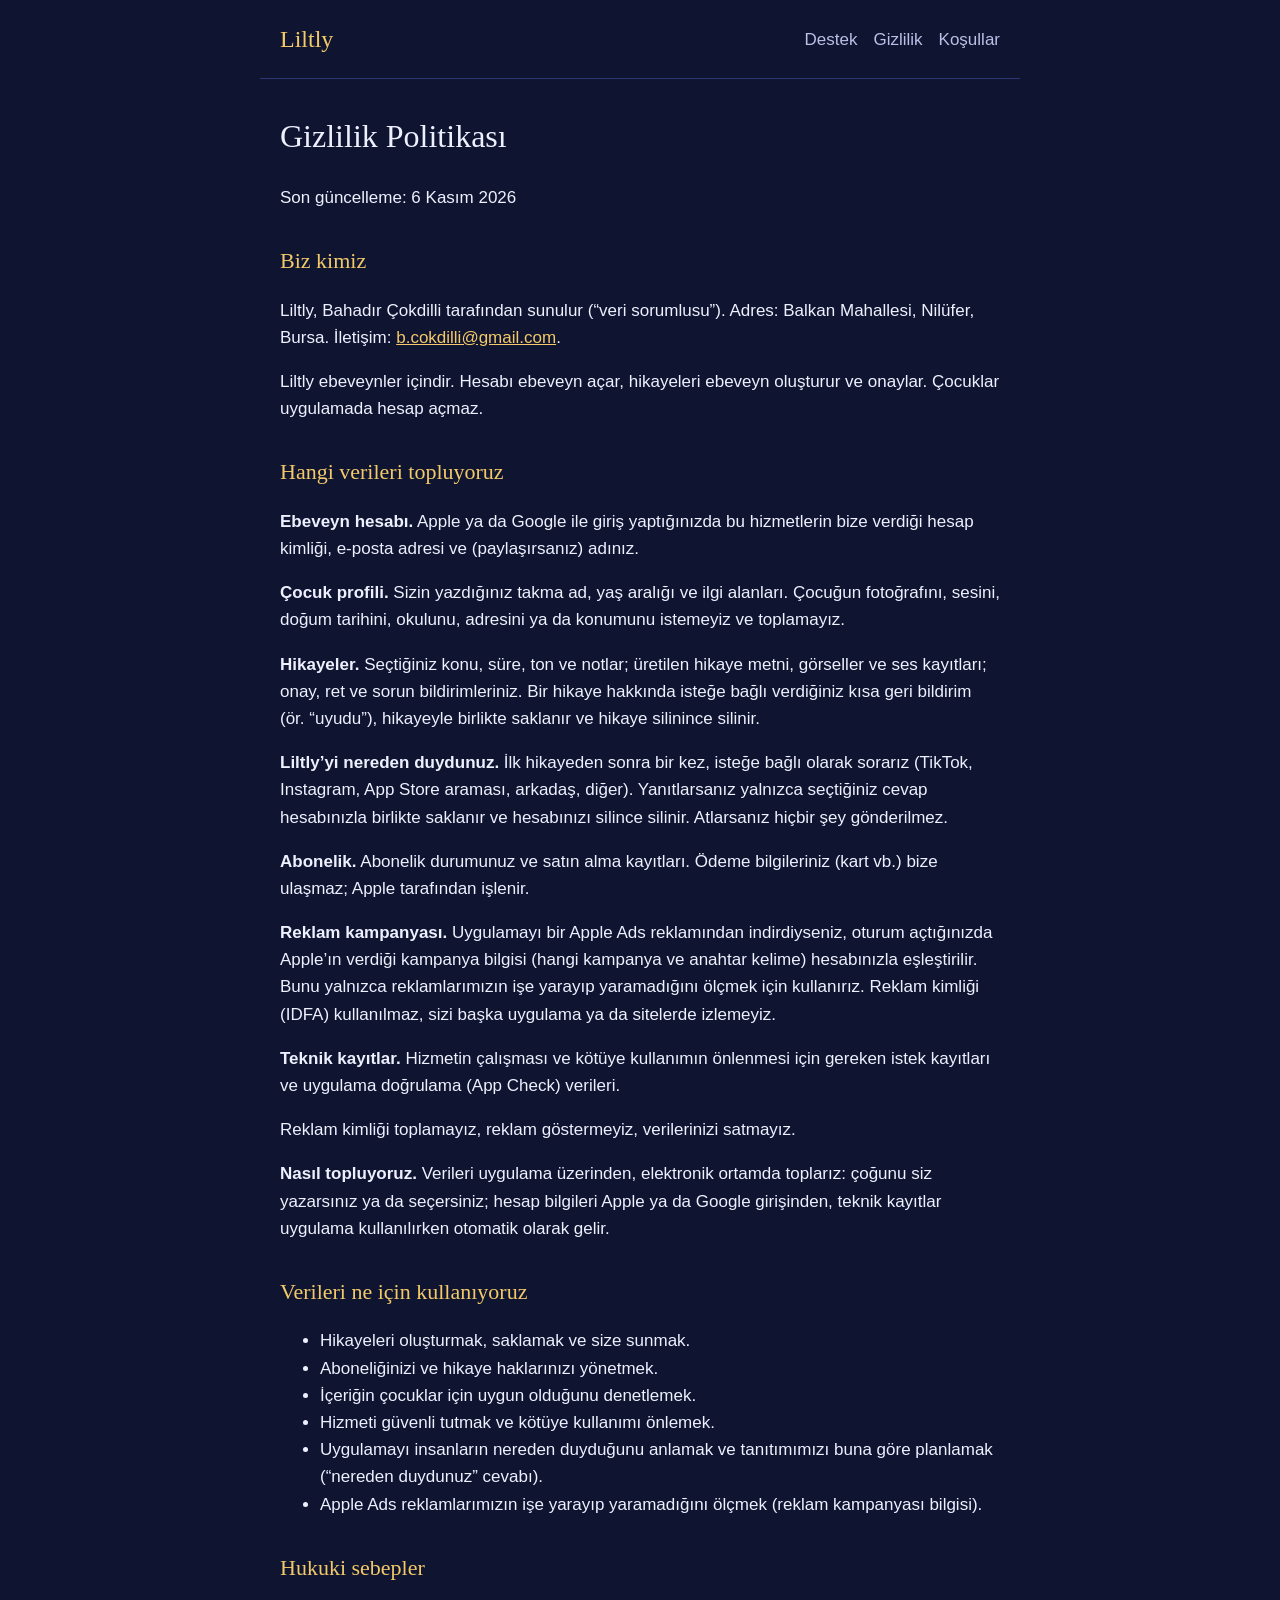
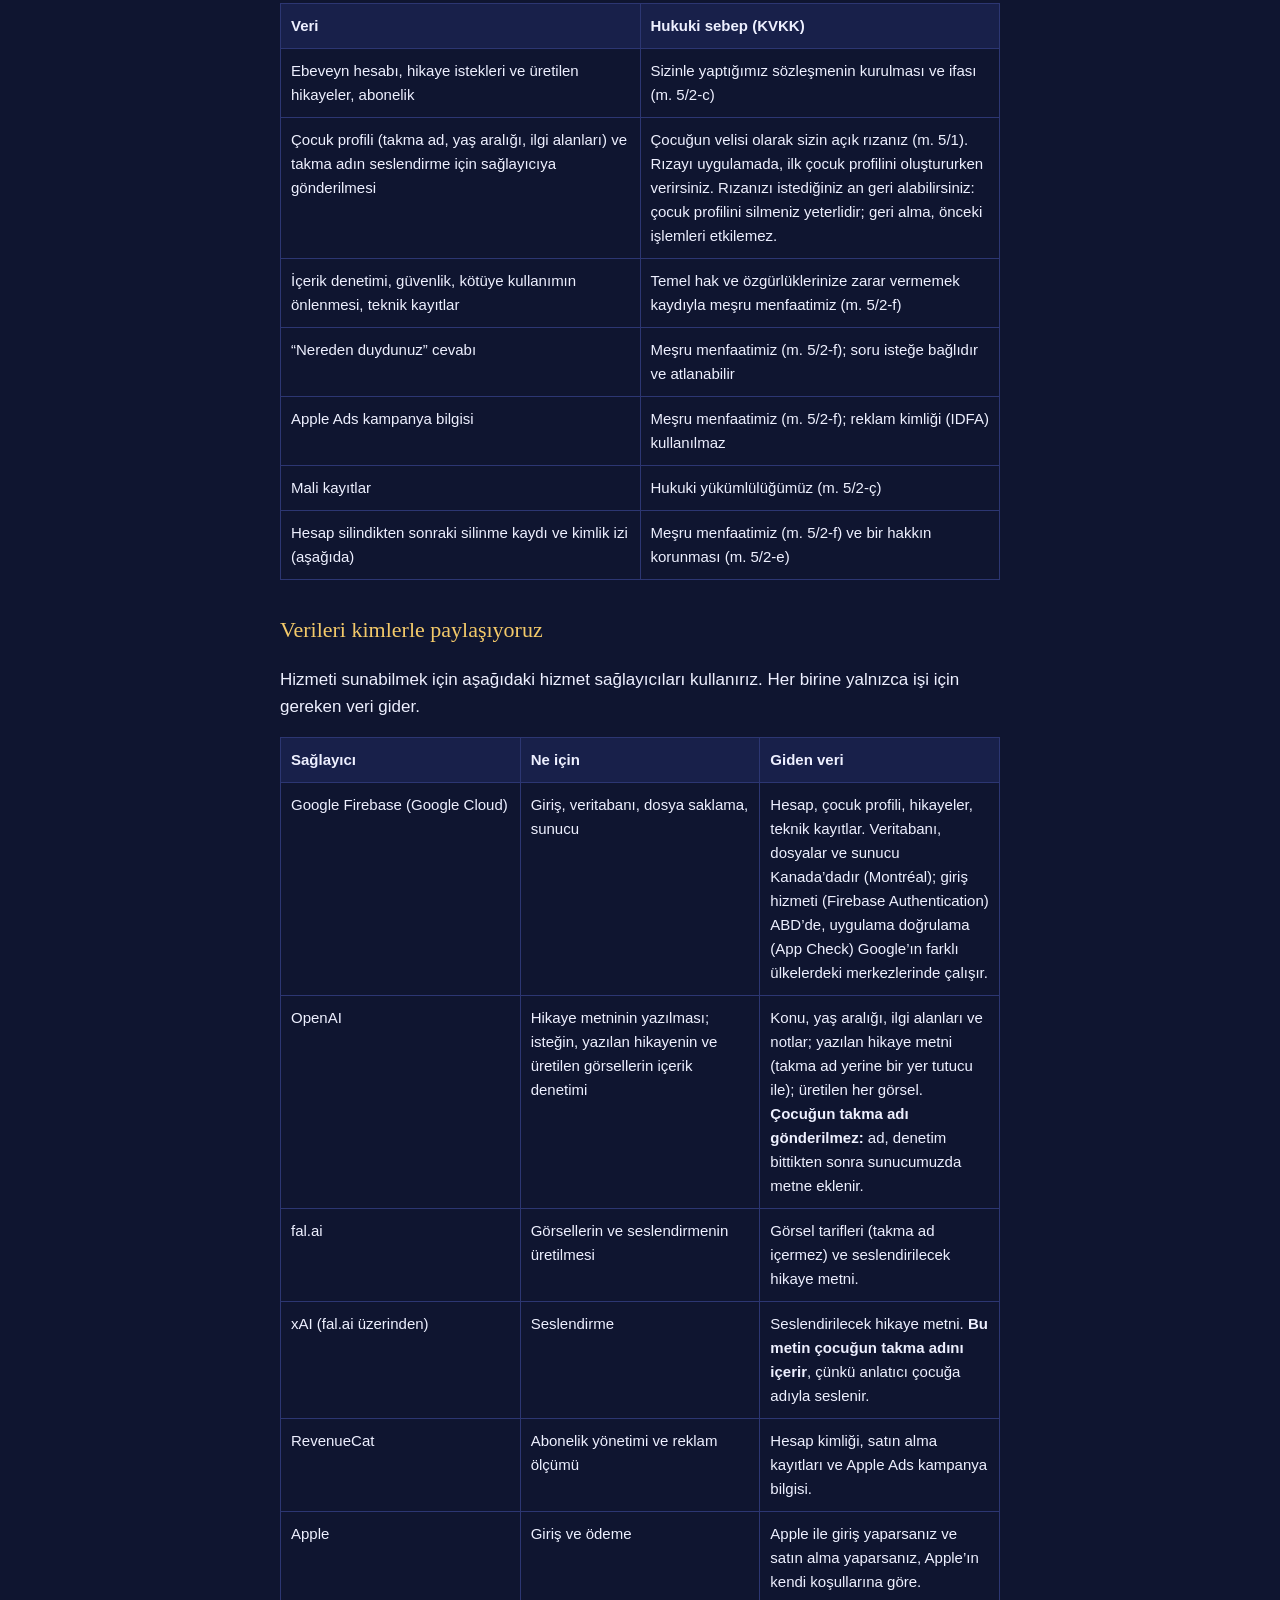
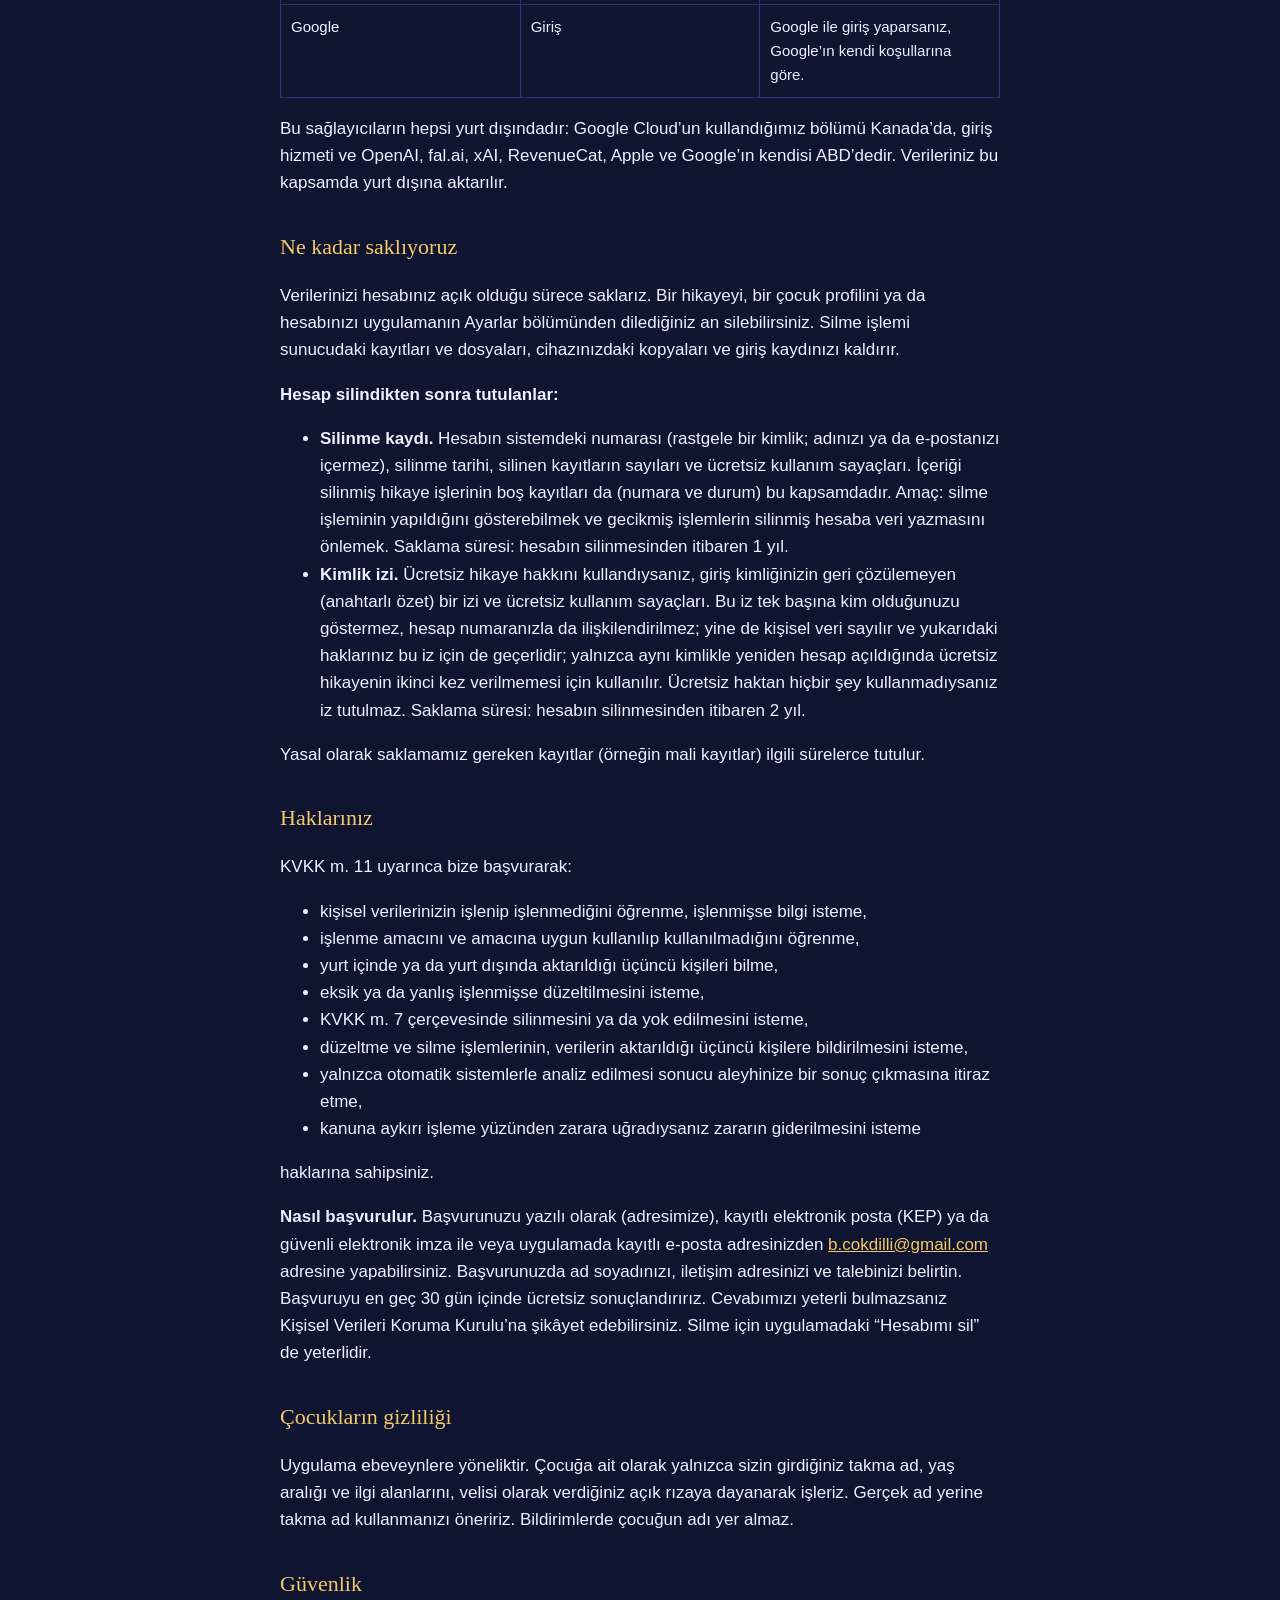
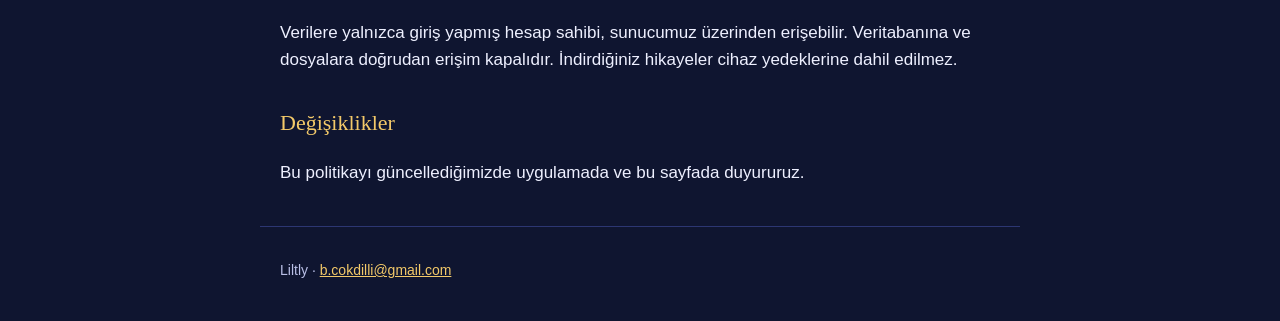
==== commit 2d0a5749: "Privacy policy: Apple Ads campaign attribution (story-app-for-kids dfaa372)" ====
--- a/gizlilik/index.html
+++ b/gizlilik/index.html
@@ -11,7 +11,7 @@
 <nav><a href="../">Destek</a><a href="../gizlilik/">Gizlilik</a><a href="../kosullar/">Koşullar</a></nav></header>
 <main>
 <h1 id="gizlilik-politikası">Gizlilik Politikası</h1>
-<p>Son güncelleme: 3 Kasım 2026</p>
+<p>Son güncelleme: 6 Kasım 2026</p>
 <h2 id="biz-kimiz">Biz kimiz</h2>
 <p>Liltly, Bahadır Çokdilli tarafından sunulur (“veri sorumlusu”).
 Adres: Balkan Mahallesi, Nilüfer, Bursa. İletişim: <a
@@ -38,6 +38,12 @@
 <p><strong>Abonelik.</strong> Abonelik durumunuz ve satın alma
 kayıtları. Ödeme bilgileriniz (kart vb.) bize ulaşmaz; Apple tarafından
 işlenir.</p>
+<p><strong>Reklam kampanyası.</strong> Uygulamayı bir Apple Ads
+reklamından indirdiyseniz, oturum açtığınızda Apple’ın verdiği kampanya
+bilgisi (hangi kampanya ve anahtar kelime) hesabınızla eşleştirilir.
+Bunu yalnızca reklamlarımızın işe yarayıp yaramadığını ölçmek için
+kullanırız. Reklam kimliği (IDFA) kullanılmaz, sizi başka uygulama ya da
+sitelerde izlemeyiz.</p>
 <p><strong>Teknik kayıtlar.</strong> Hizmetin çalışması ve kötüye
 kullanımın önlenmesi için gereken istek kayıtları ve uygulama doğrulama
 (App Check) verileri.</p>
@@ -56,6 +62,8 @@
 <li>Hizmeti güvenli tutmak ve kötüye kullanımı önlemek.</li>
 <li>Uygulamayı insanların nereden duyduğunu anlamak ve tanıtımımızı buna
 göre planlamak (“nereden duydunuz” cevabı).</li>
+<li>Apple Ads reklamlarımızın işe yarayıp yaramadığını ölçmek (reklam
+kampanyası bilgisi).</li>
 </ul>
 <h2 id="hukuki-sebepler">Hukuki sebepler</h2>
 <table>
@@ -93,6 +101,10 @@
 <td>“Nereden duydunuz” cevabı</td>
 <td>Meşru menfaatimiz (m. 5/2-f); soru isteğe bağlıdır ve
 atlanabilir</td>
+</tr>
+<tr>
+<td>Apple Ads kampanya bilgisi</td>
+<td>Meşru menfaatimiz (m. 5/2-f); reklam kimliği (IDFA) kullanılmaz</td>
 </tr>
 <tr>
 <td>Mali kayıtlar</td>
@@ -153,8 +165,9 @@
 </tr>
 <tr>
 <td>RevenueCat</td>
-<td>Abonelik yönetimi</td>
-<td>Hesap kimliği ve satın alma kayıtları.</td>
+<td>Abonelik yönetimi ve reklam ölçümü</td>
+<td>Hesap kimliği, satın alma kayıtları ve Apple Ads kampanya
+bilgisi.</td>
 </tr>
 <tr>
 <td>Apple</td>
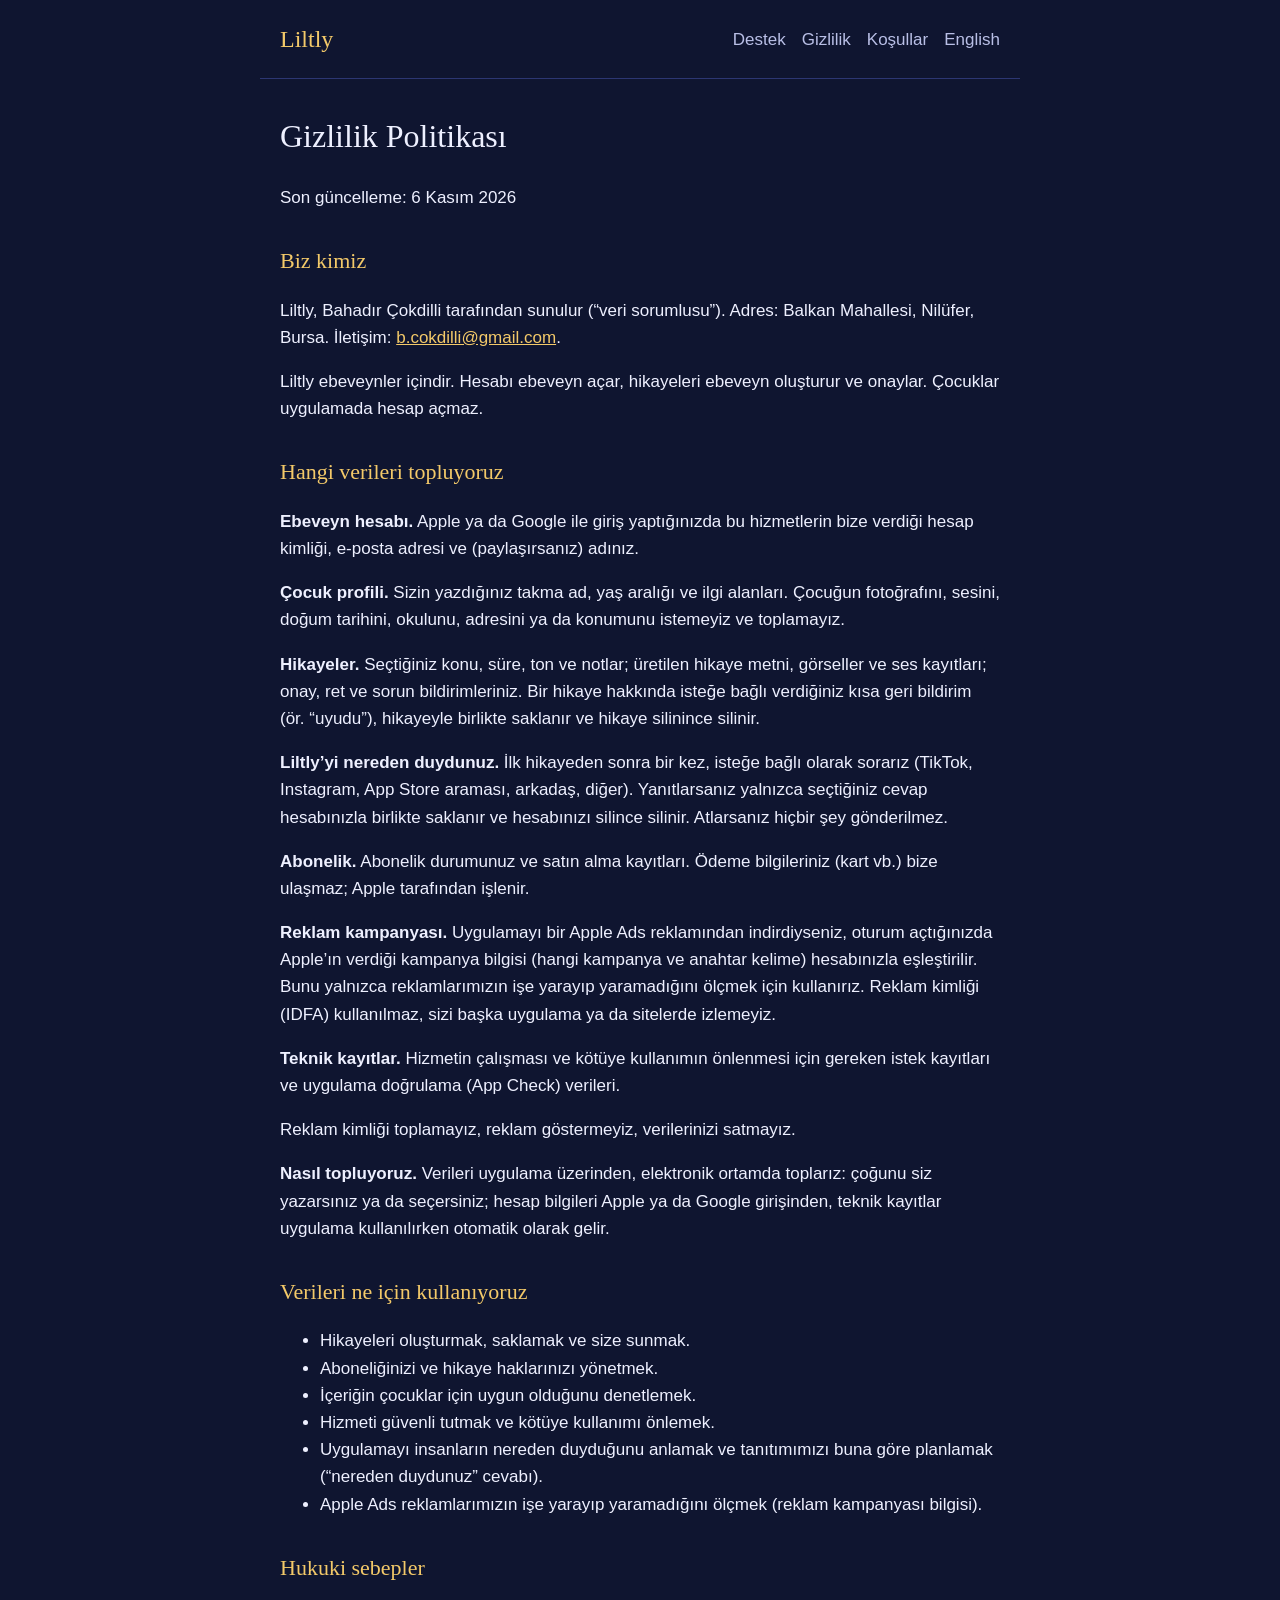
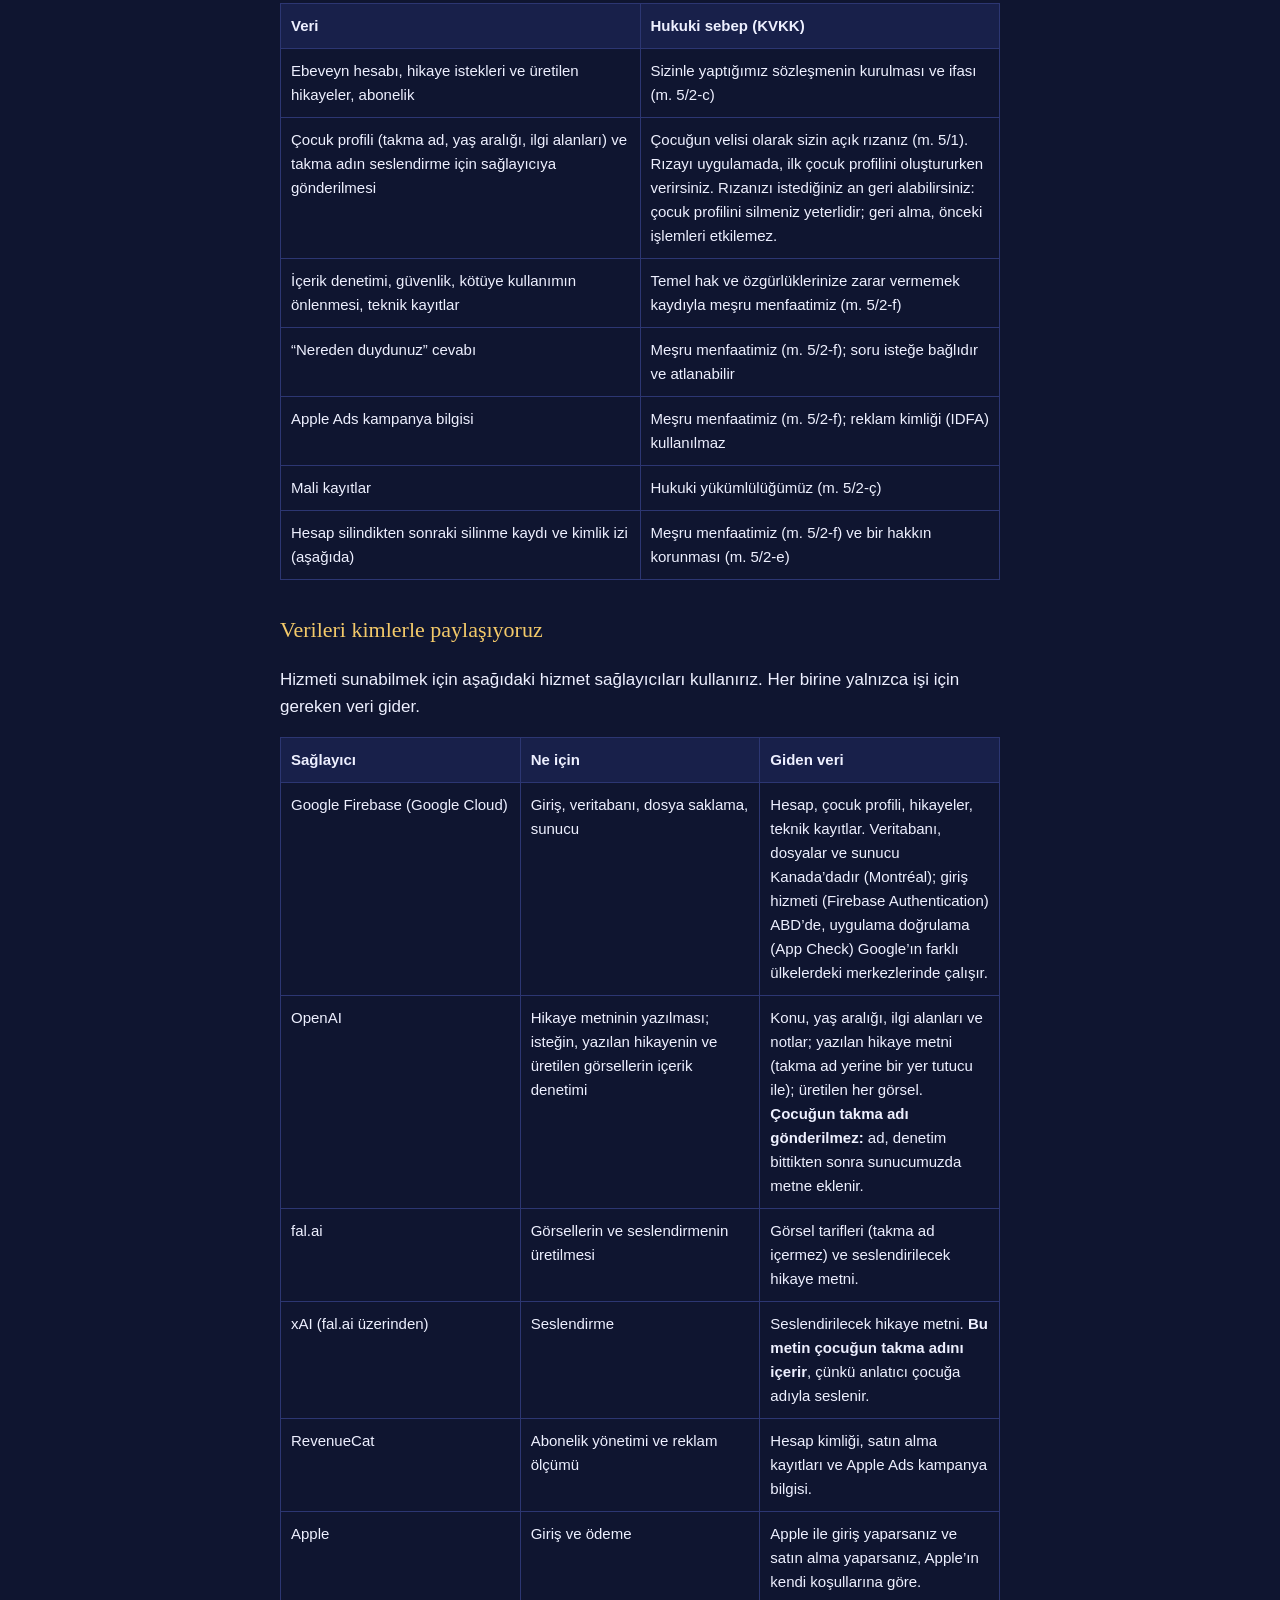
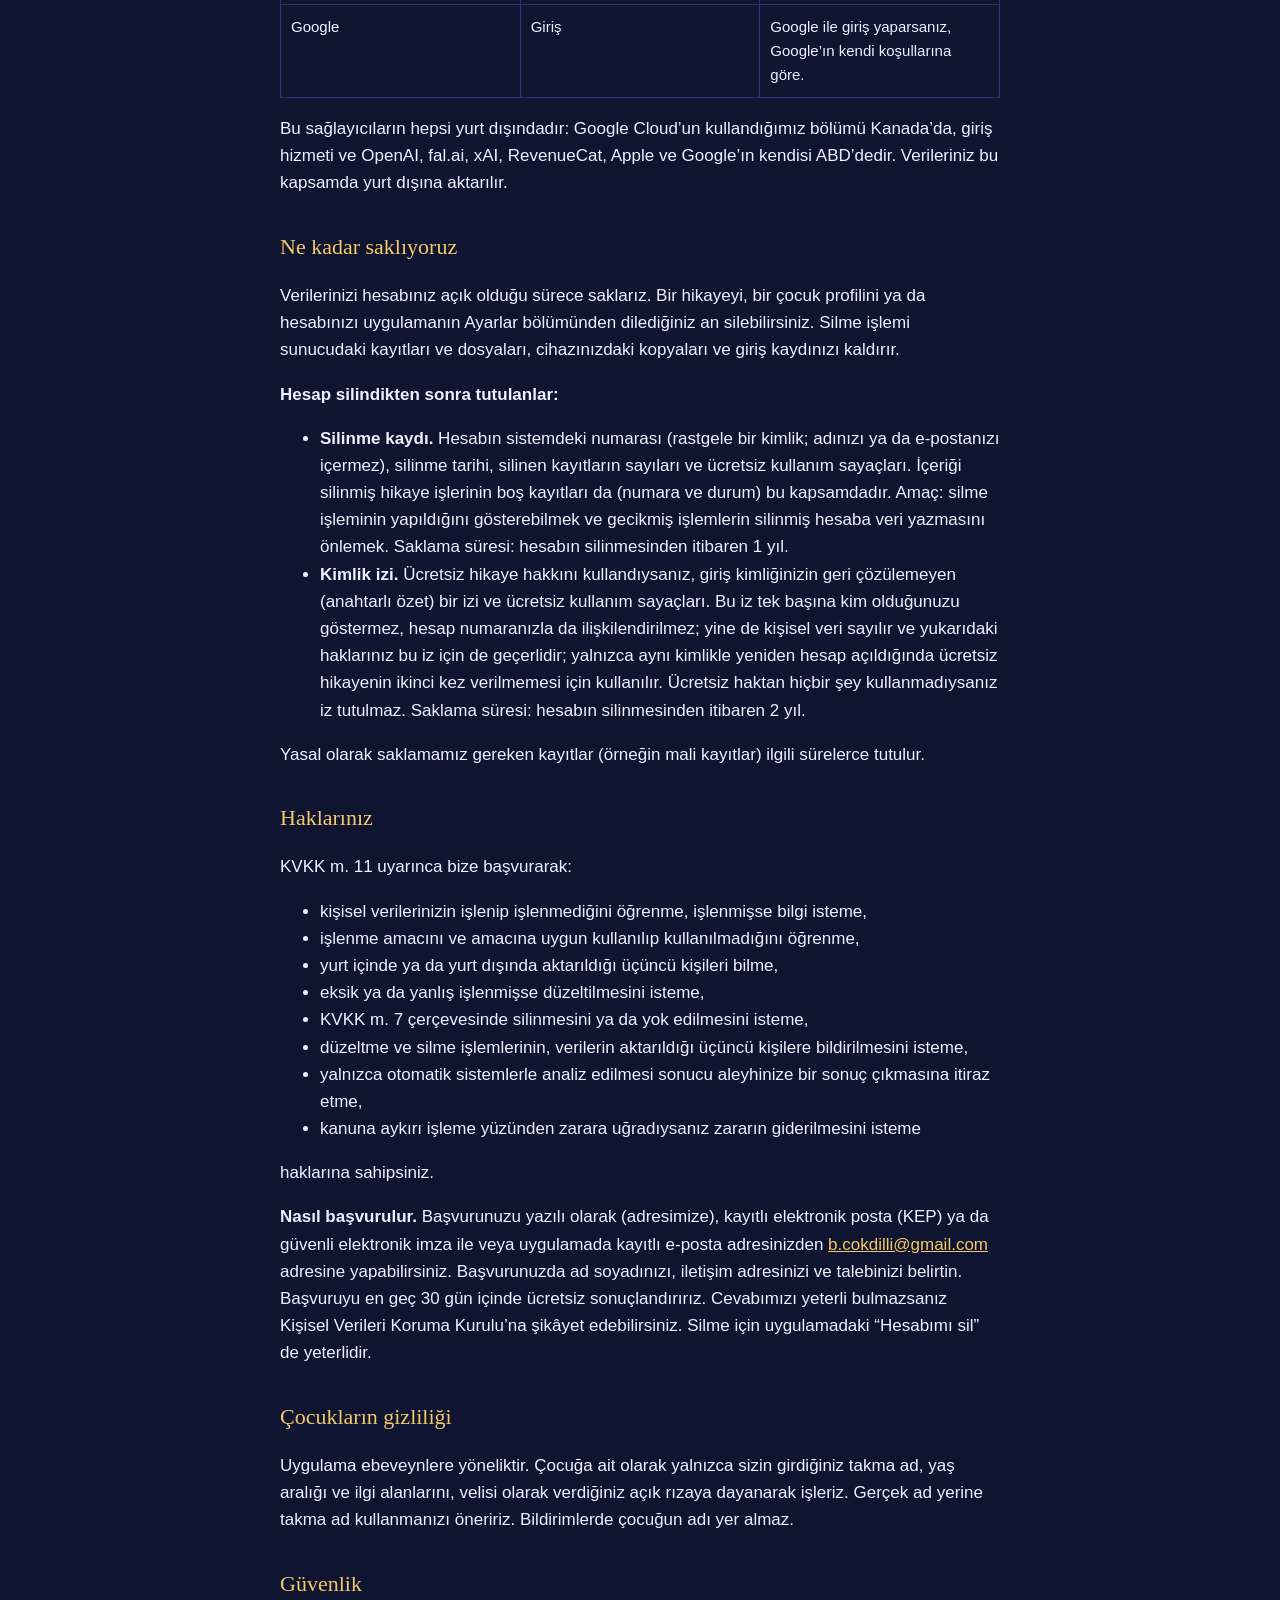
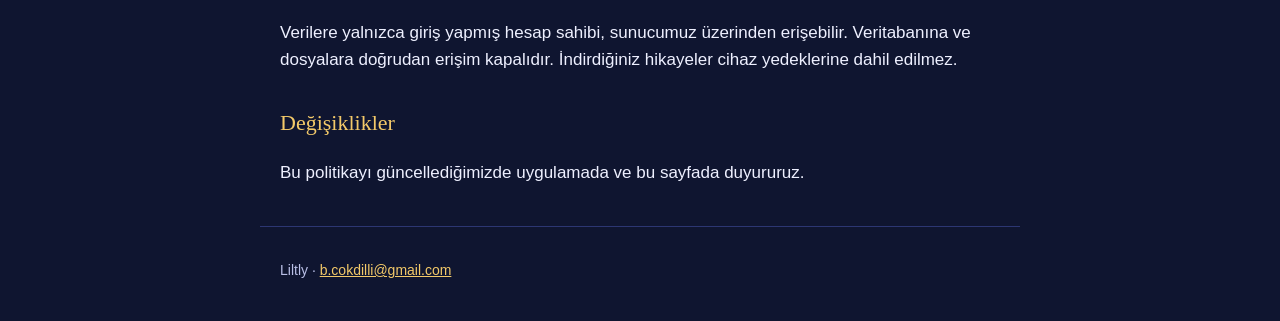
==== commit 63343519: "English support, privacy and terms pages (story-app-for-kids legal-site) Co-Authored-By: Claude Opus" ====
--- a/gizlilik/index.html
+++ b/gizlilik/index.html
@@ -8,7 +8,7 @@
 </head>
 <body>
 <header><a class="brand" href="../">Liltly</a>
-<nav><a href="../">Destek</a><a href="../gizlilik/">Gizlilik</a><a href="../kosullar/">Koşullar</a></nav></header>
+<nav><a href="../">Destek</a><a href="../gizlilik/">Gizlilik</a><a href="../kosullar/">Koşullar</a><a href="../en/privacy/" hreflang="en" lang="en">English</a></nav></header>
 <main>
 <h1 id="gizlilik-politikası">Gizlilik Politikası</h1>
 <p>Son güncelleme: 6 Kasım 2026</p>
@@ -72,18 +72,18 @@
 <col style="width: 50%" />
 </colgroup>
 <thead>
-<tr>
+<tr class="header">
 <th>Veri</th>
 <th>Hukuki sebep (KVKK)</th>
 </tr>
 </thead>
 <tbody>
-<tr>
+<tr class="odd">
 <td>Ebeveyn hesabı, hikaye istekleri ve üretilen hikayeler,
 abonelik</td>
 <td>Sizinle yaptığımız sözleşmenin kurulması ve ifası (m. 5/2-c)</td>
 </tr>
-<tr>
+<tr class="even">
 <td>Çocuk profili (takma ad, yaş aralığı, ilgi alanları) ve takma adın
 seslendirme için sağlayıcıya gönderilmesi</td>
 <td>Çocuğun velisi olarak sizin açık rızanız (m. 5/1). Rızayı
@@ -91,26 +91,26 @@
 istediğiniz an geri alabilirsiniz: çocuk profilini silmeniz yeterlidir;
 geri alma, önceki işlemleri etkilemez.</td>
 </tr>
-<tr>
+<tr class="odd">
 <td>İçerik denetimi, güvenlik, kötüye kullanımın önlenmesi, teknik
 kayıtlar</td>
 <td>Temel hak ve özgürlüklerinize zarar vermemek kaydıyla meşru
 menfaatimiz (m. 5/2-f)</td>
 </tr>
-<tr>
+<tr class="even">
 <td>“Nereden duydunuz” cevabı</td>
 <td>Meşru menfaatimiz (m. 5/2-f); soru isteğe bağlıdır ve
 atlanabilir</td>
 </tr>
-<tr>
+<tr class="odd">
 <td>Apple Ads kampanya bilgisi</td>
 <td>Meşru menfaatimiz (m. 5/2-f); reklam kimliği (IDFA) kullanılmaz</td>
 </tr>
-<tr>
+<tr class="even">
 <td>Mali kayıtlar</td>
 <td>Hukuki yükümlülüğümüz (m. 5/2-ç)</td>
 </tr>
-<tr>
+<tr class="odd">
 <td>Hesap silindikten sonraki silinme kaydı ve kimlik izi (aşağıda)</td>
 <td>Meşru menfaatimiz (m. 5/2-f) ve bir hakkın korunması (m. 5/2-e)</td>
 </tr>
@@ -127,14 +127,14 @@
 <col style="width: 33%" />
 </colgroup>
 <thead>
-<tr>
+<tr class="header">
 <th>Sağlayıcı</th>
 <th>Ne için</th>
 <th>Giden veri</th>
 </tr>
 </thead>
 <tbody>
-<tr>
+<tr class="odd">
 <td>Google Firebase (Google Cloud)</td>
 <td>Giriş, veritabanı, dosya saklama, sunucu</td>
 <td>Hesap, çocuk profili, hikayeler, teknik kayıtlar. Veritabanı,
@@ -142,7 +142,7 @@
 Authentication) ABD’de, uygulama doğrulama (App Check) Google’ın farklı
 ülkelerdeki merkezlerinde çalışır.</td>
 </tr>
-<tr>
+<tr class="even">
 <td>OpenAI</td>
 <td>Hikaye metninin yazılması; isteğin, yazılan hikayenin ve üretilen
 görsellerin içerik denetimi</td>
@@ -151,31 +151,31 @@
 <strong>Çocuğun takma adı gönderilmez:</strong> ad, denetim bittikten
 sonra sunucumuzda metne eklenir.</td>
 </tr>
-<tr>
+<tr class="odd">
 <td>fal.ai</td>
 <td>Görsellerin ve seslendirmenin üretilmesi</td>
 <td>Görsel tarifleri (takma ad içermez) ve seslendirilecek hikaye
 metni.</td>
 </tr>
-<tr>
+<tr class="even">
 <td>xAI (fal.ai üzerinden)</td>
 <td>Seslendirme</td>
 <td>Seslendirilecek hikaye metni. <strong>Bu metin çocuğun takma adını
 içerir</strong>, çünkü anlatıcı çocuğa adıyla seslenir.</td>
 </tr>
-<tr>
+<tr class="odd">
 <td>RevenueCat</td>
 <td>Abonelik yönetimi ve reklam ölçümü</td>
 <td>Hesap kimliği, satın alma kayıtları ve Apple Ads kampanya
 bilgisi.</td>
 </tr>
-<tr>
+<tr class="even">
 <td>Apple</td>
 <td>Giriş ve ödeme</td>
 <td>Apple ile giriş yaparsanız ve satın alma yaparsanız, Apple’ın kendi
 koşullarına göre.</td>
 </tr>
-<tr>
+<tr class="odd">
 <td>Google</td>
 <td>Giriş</td>
 <td>Google ile giriş yaparsanız, Google’ın kendi koşullarına göre.</td>
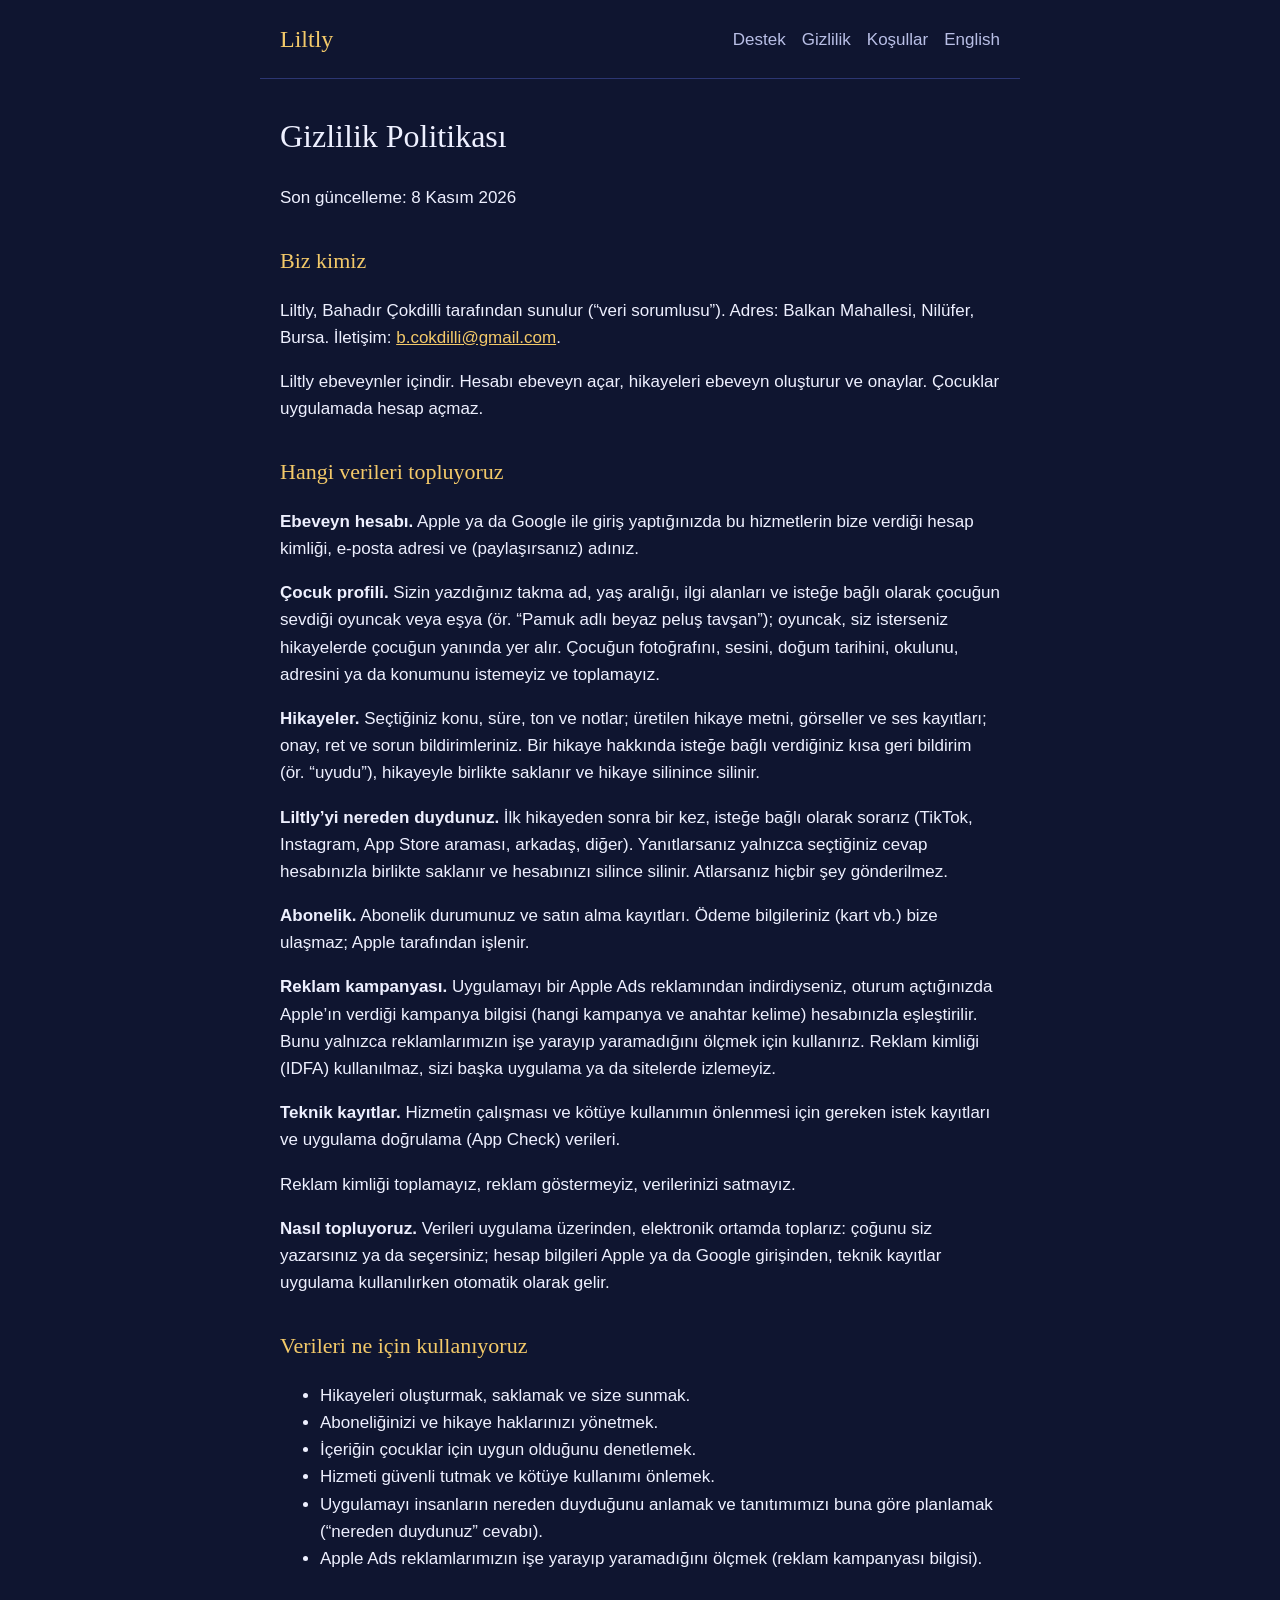
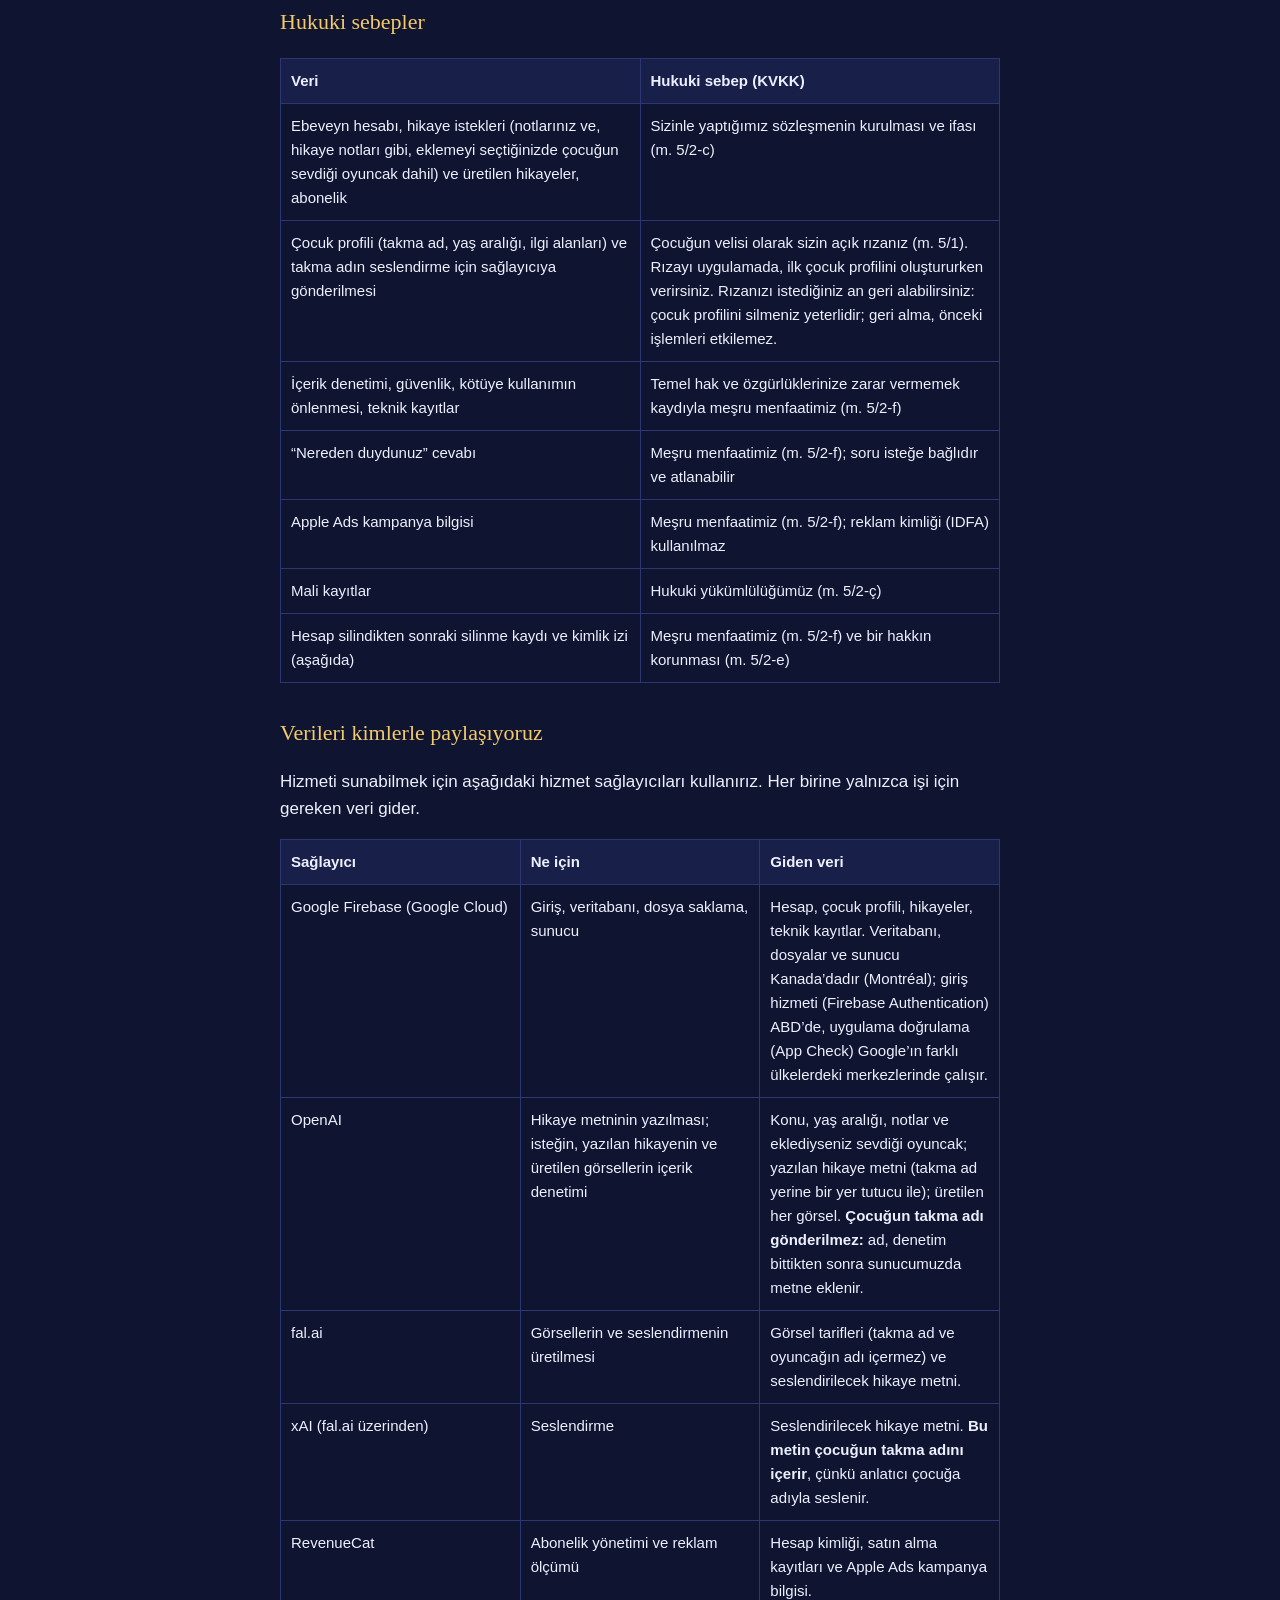
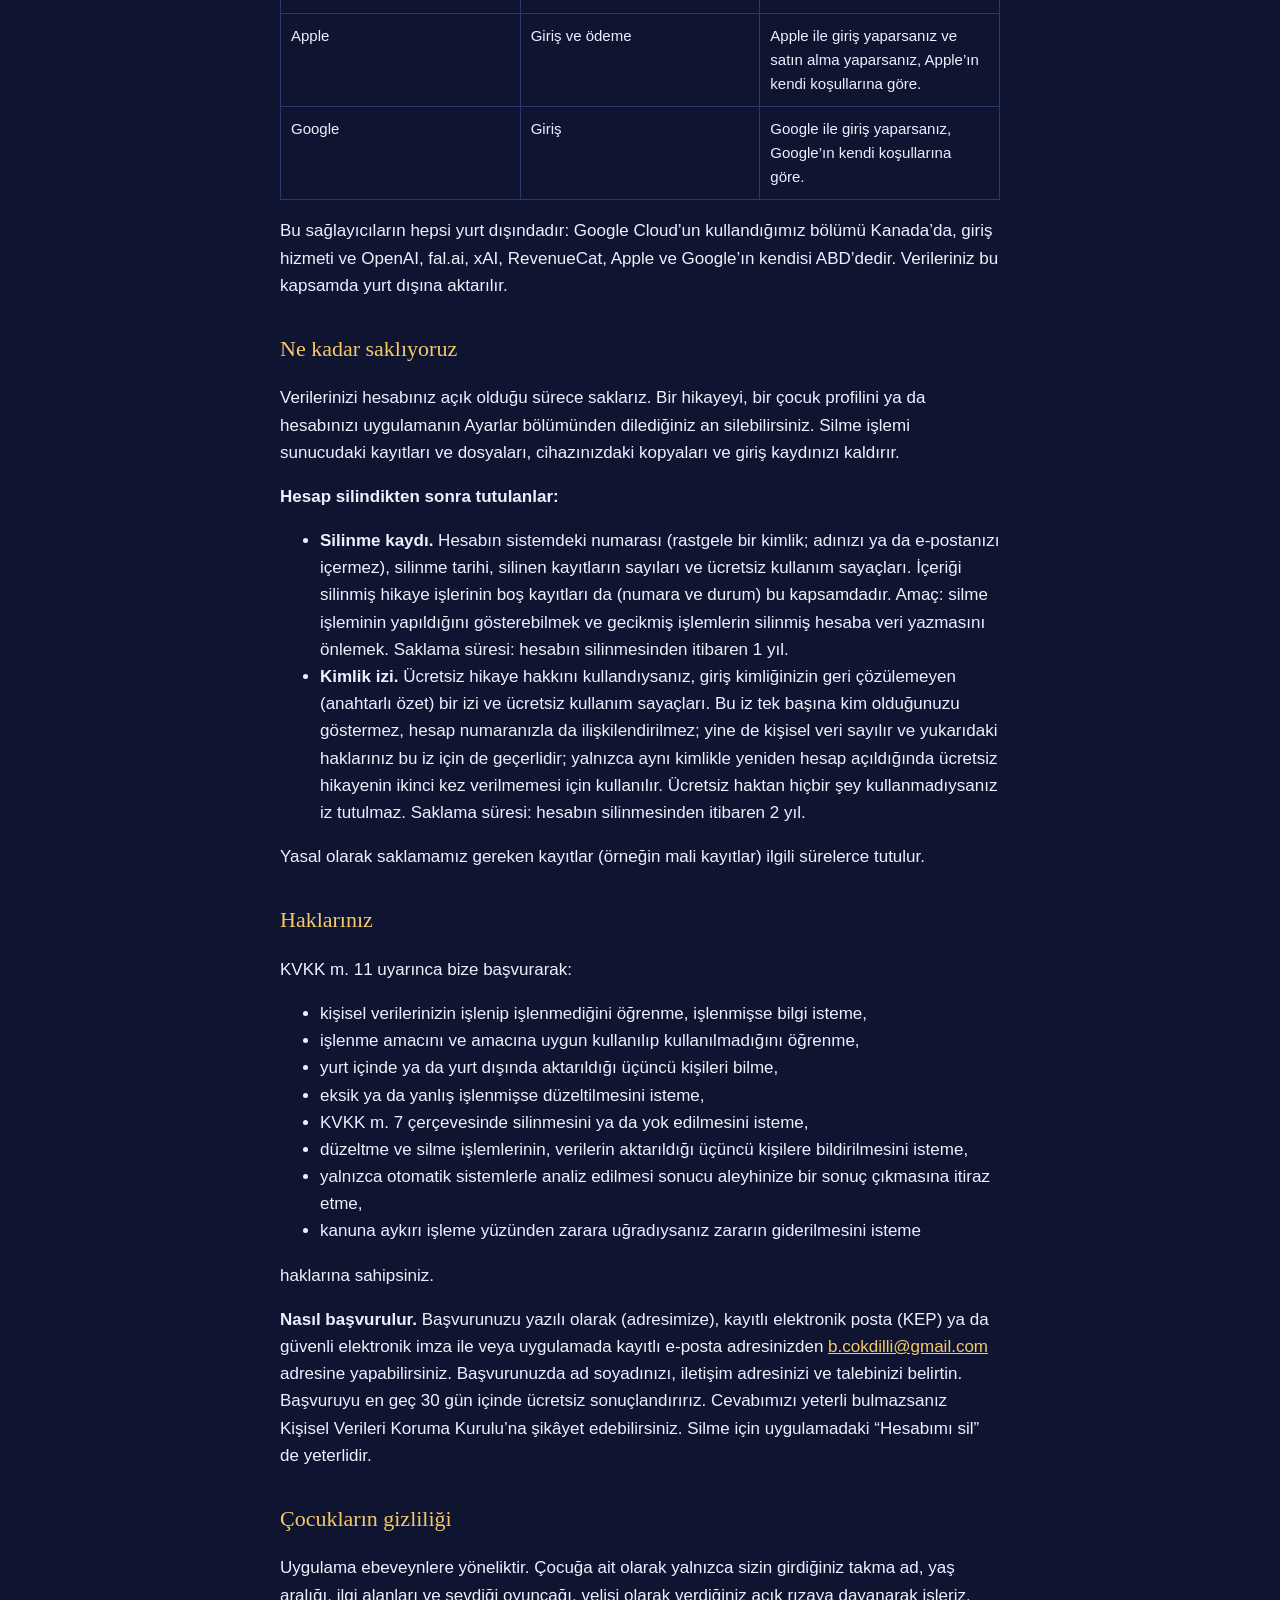
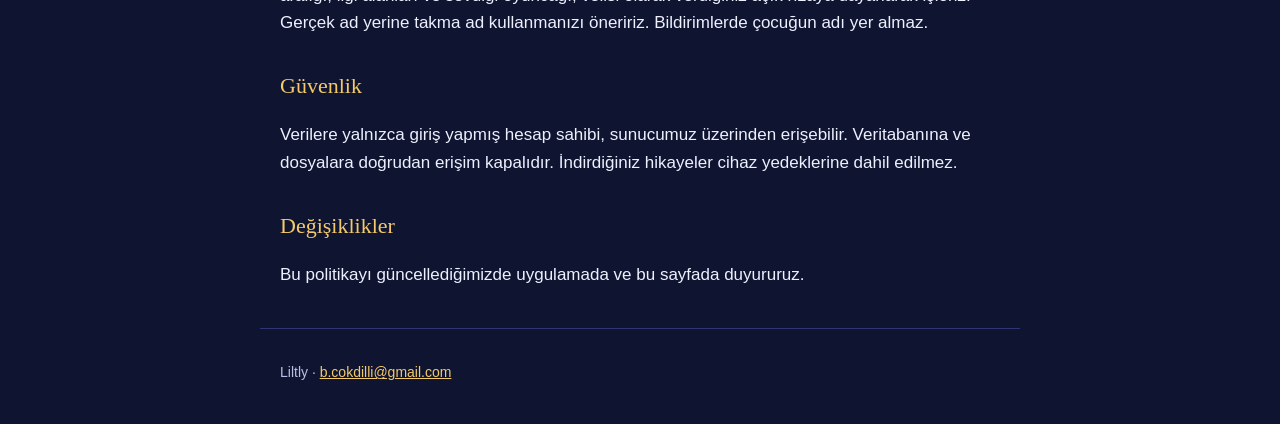
==== commit 44d2af38: "Privacy: the child's favourite toy (story-app-for-kids ad9c57f, toy rows only; outside-Türkiye secti" ====
--- a/gizlilik/index.html
+++ b/gizlilik/index.html
@@ -11,7 +11,7 @@
 <nav><a href="../">Destek</a><a href="../gizlilik/">Gizlilik</a><a href="../kosullar/">Koşullar</a><a href="../en/privacy/" hreflang="en" lang="en">English</a></nav></header>
 <main>
 <h1 id="gizlilik-politikası">Gizlilik Politikası</h1>
-<p>Son güncelleme: 6 Kasım 2026</p>
+<p>Son güncelleme: 8 Kasım 2026</p>
 <h2 id="biz-kimiz">Biz kimiz</h2>
 <p>Liltly, Bahadır Çokdilli tarafından sunulur (“veri sorumlusu”).
 Adres: Balkan Mahallesi, Nilüfer, Bursa. İletişim: <a
@@ -23,8 +23,10 @@
 yaptığınızda bu hizmetlerin bize verdiği hesap kimliği, e-posta adresi
 ve (paylaşırsanız) adınız.</p>
 <p><strong>Çocuk profili.</strong> Sizin yazdığınız takma ad, yaş
-aralığı ve ilgi alanları. Çocuğun fotoğrafını, sesini, doğum tarihini,
-okulunu, adresini ya da konumunu istemeyiz ve toplamayız.</p>
+aralığı, ilgi alanları ve isteğe bağlı olarak çocuğun sevdiği oyuncak
+veya eşya (ör. “Pamuk adlı beyaz peluş tavşan”); oyuncak, siz isterseniz
+hikayelerde çocuğun yanında yer alır. Çocuğun fotoğrafını, sesini, doğum
+tarihini, okulunu, adresini ya da konumunu istemeyiz ve toplamayız.</p>
 <p><strong>Hikayeler.</strong> Seçtiğiniz konu, süre, ton ve notlar;
 üretilen hikaye metni, görseller ve ses kayıtları; onay, ret ve sorun
 bildirimleriniz. Bir hikaye hakkında isteğe bağlı verdiğiniz kısa geri
@@ -72,18 +74,19 @@
 <col style="width: 50%" />
 </colgroup>
 <thead>
-<tr class="header">
+<tr>
 <th>Veri</th>
 <th>Hukuki sebep (KVKK)</th>
 </tr>
 </thead>
 <tbody>
-<tr class="odd">
-<td>Ebeveyn hesabı, hikaye istekleri ve üretilen hikayeler,
-abonelik</td>
+<tr>
+<td>Ebeveyn hesabı, hikaye istekleri (notlarınız ve, hikaye notları
+gibi, eklemeyi seçtiğinizde çocuğun sevdiği oyuncak dahil) ve üretilen
+hikayeler, abonelik</td>
 <td>Sizinle yaptığımız sözleşmenin kurulması ve ifası (m. 5/2-c)</td>
 </tr>
-<tr class="even">
+<tr>
 <td>Çocuk profili (takma ad, yaş aralığı, ilgi alanları) ve takma adın
 seslendirme için sağlayıcıya gönderilmesi</td>
 <td>Çocuğun velisi olarak sizin açık rızanız (m. 5/1). Rızayı
@@ -91,26 +94,26 @@
 istediğiniz an geri alabilirsiniz: çocuk profilini silmeniz yeterlidir;
 geri alma, önceki işlemleri etkilemez.</td>
 </tr>
-<tr class="odd">
+<tr>
 <td>İçerik denetimi, güvenlik, kötüye kullanımın önlenmesi, teknik
 kayıtlar</td>
 <td>Temel hak ve özgürlüklerinize zarar vermemek kaydıyla meşru
 menfaatimiz (m. 5/2-f)</td>
 </tr>
-<tr class="even">
+<tr>
 <td>“Nereden duydunuz” cevabı</td>
 <td>Meşru menfaatimiz (m. 5/2-f); soru isteğe bağlıdır ve
 atlanabilir</td>
 </tr>
-<tr class="odd">
+<tr>
 <td>Apple Ads kampanya bilgisi</td>
 <td>Meşru menfaatimiz (m. 5/2-f); reklam kimliği (IDFA) kullanılmaz</td>
 </tr>
-<tr class="even">
+<tr>
 <td>Mali kayıtlar</td>
 <td>Hukuki yükümlülüğümüz (m. 5/2-ç)</td>
 </tr>
-<tr class="odd">
+<tr>
 <td>Hesap silindikten sonraki silinme kaydı ve kimlik izi (aşağıda)</td>
 <td>Meşru menfaatimiz (m. 5/2-f) ve bir hakkın korunması (m. 5/2-e)</td>
 </tr>
@@ -127,14 +130,14 @@
 <col style="width: 33%" />
 </colgroup>
 <thead>
-<tr class="header">
+<tr>
 <th>Sağlayıcı</th>
 <th>Ne için</th>
 <th>Giden veri</th>
 </tr>
 </thead>
 <tbody>
-<tr class="odd">
+<tr>
 <td>Google Firebase (Google Cloud)</td>
 <td>Giriş, veritabanı, dosya saklama, sunucu</td>
 <td>Hesap, çocuk profili, hikayeler, teknik kayıtlar. Veritabanı,
@@ -142,40 +145,40 @@
 Authentication) ABD’de, uygulama doğrulama (App Check) Google’ın farklı
 ülkelerdeki merkezlerinde çalışır.</td>
 </tr>
-<tr class="even">
+<tr>
 <td>OpenAI</td>
 <td>Hikaye metninin yazılması; isteğin, yazılan hikayenin ve üretilen
 görsellerin içerik denetimi</td>
-<td>Konu, yaş aralığı, ilgi alanları ve notlar; yazılan hikaye metni
-(takma ad yerine bir yer tutucu ile); üretilen her görsel.
+<td>Konu, yaş aralığı, notlar ve eklediyseniz sevdiği oyuncak; yazılan
+hikaye metni (takma ad yerine bir yer tutucu ile); üretilen her görsel.
 <strong>Çocuğun takma adı gönderilmez:</strong> ad, denetim bittikten
 sonra sunucumuzda metne eklenir.</td>
 </tr>
-<tr class="odd">
+<tr>
 <td>fal.ai</td>
 <td>Görsellerin ve seslendirmenin üretilmesi</td>
-<td>Görsel tarifleri (takma ad içermez) ve seslendirilecek hikaye
-metni.</td>
-</tr>
-<tr class="even">
+<td>Görsel tarifleri (takma ad ve oyuncağın adı içermez) ve
+seslendirilecek hikaye metni.</td>
+</tr>
+<tr>
 <td>xAI (fal.ai üzerinden)</td>
 <td>Seslendirme</td>
 <td>Seslendirilecek hikaye metni. <strong>Bu metin çocuğun takma adını
 içerir</strong>, çünkü anlatıcı çocuğa adıyla seslenir.</td>
 </tr>
-<tr class="odd">
+<tr>
 <td>RevenueCat</td>
 <td>Abonelik yönetimi ve reklam ölçümü</td>
 <td>Hesap kimliği, satın alma kayıtları ve Apple Ads kampanya
 bilgisi.</td>
 </tr>
-<tr class="even">
+<tr>
 <td>Apple</td>
 <td>Giriş ve ödeme</td>
 <td>Apple ile giriş yaparsanız ve satın alma yaparsanız, Apple’ın kendi
 koşullarına göre.</td>
 </tr>
-<tr class="odd">
+<tr>
 <td>Google</td>
 <td>Giriş</td>
 <td>Google ile giriş yaparsanız, Google’ın kendi koşullarına göre.</td>
@@ -241,9 +244,9 @@
 de yeterlidir.</p>
 <h2 id="çocukların-gizliliği">Çocukların gizliliği</h2>
 <p>Uygulama ebeveynlere yöneliktir. Çocuğa ait olarak yalnızca sizin
-girdiğiniz takma ad, yaş aralığı ve ilgi alanlarını, velisi olarak
-verdiğiniz açık rızaya dayanarak işleriz. Gerçek ad yerine takma ad
-kullanmanızı öneririz. Bildirimlerde çocuğun adı yer almaz.</p>
+girdiğiniz takma ad, yaş aralığı, ilgi alanları ve sevdiği oyuncağı,
+velisi olarak verdiğiniz açık rızaya dayanarak işleriz. Gerçek ad yerine
+takma ad kullanmanızı öneririz. Bildirimlerde çocuğun adı yer almaz.</p>
 <h2 id="güvenlik">Güvenlik</h2>
 <p>Verilere yalnızca giriş yapmış hesap sahibi, sunucumuz üzerinden
 erişebilir. Veritabanına ve dosyalara doğrudan erişim kapalıdır.
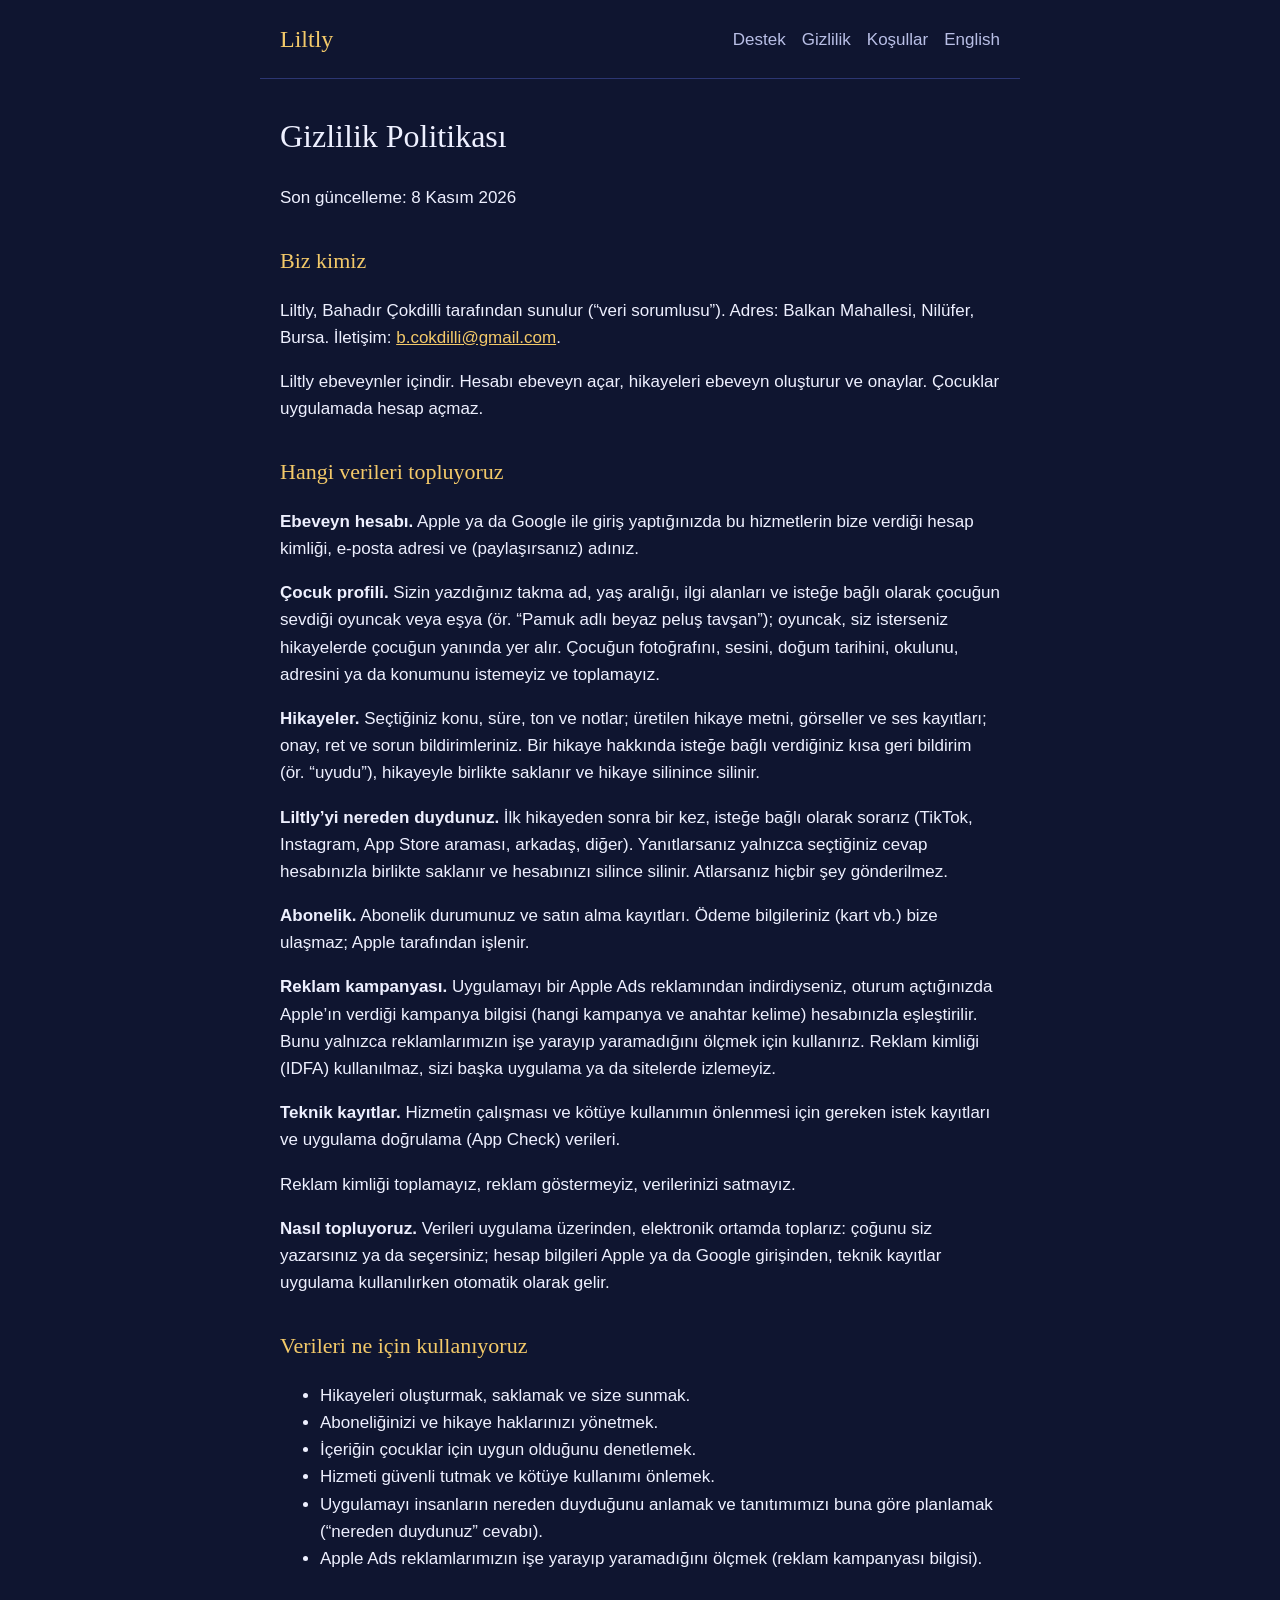
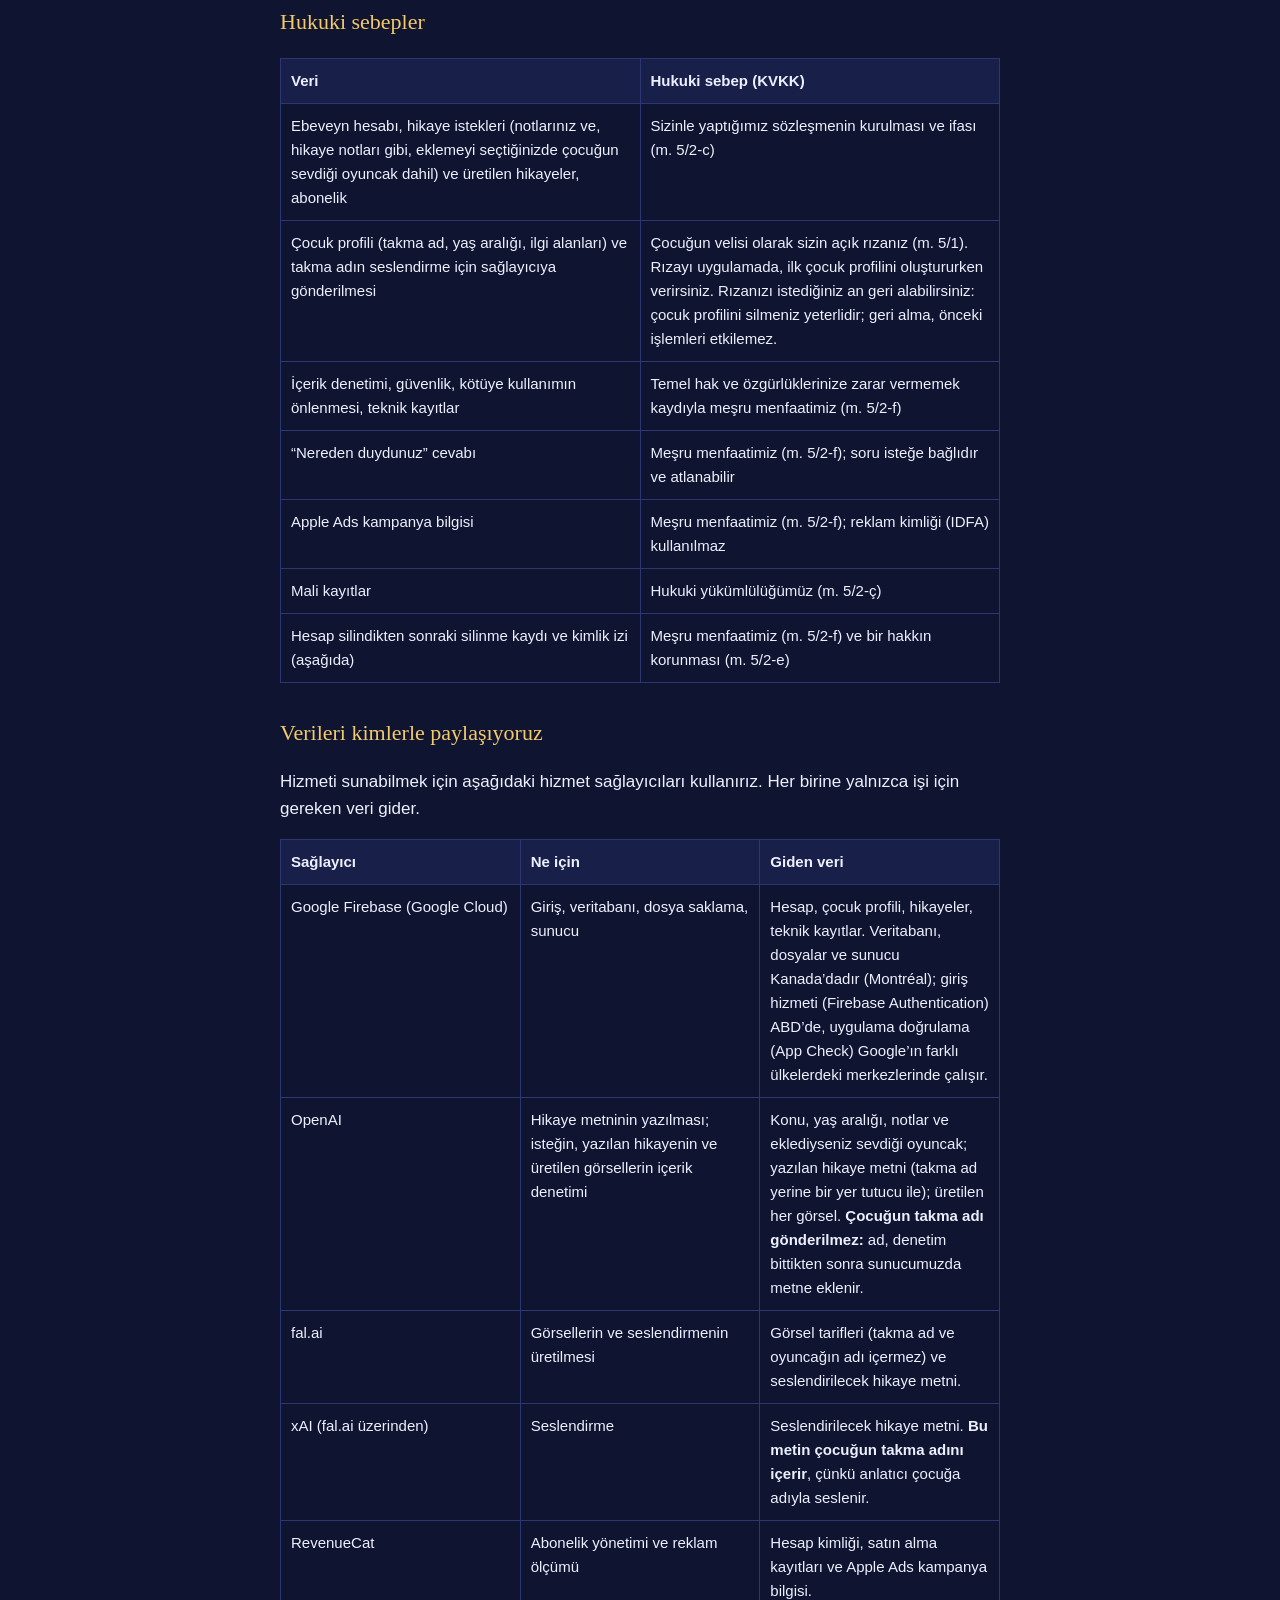
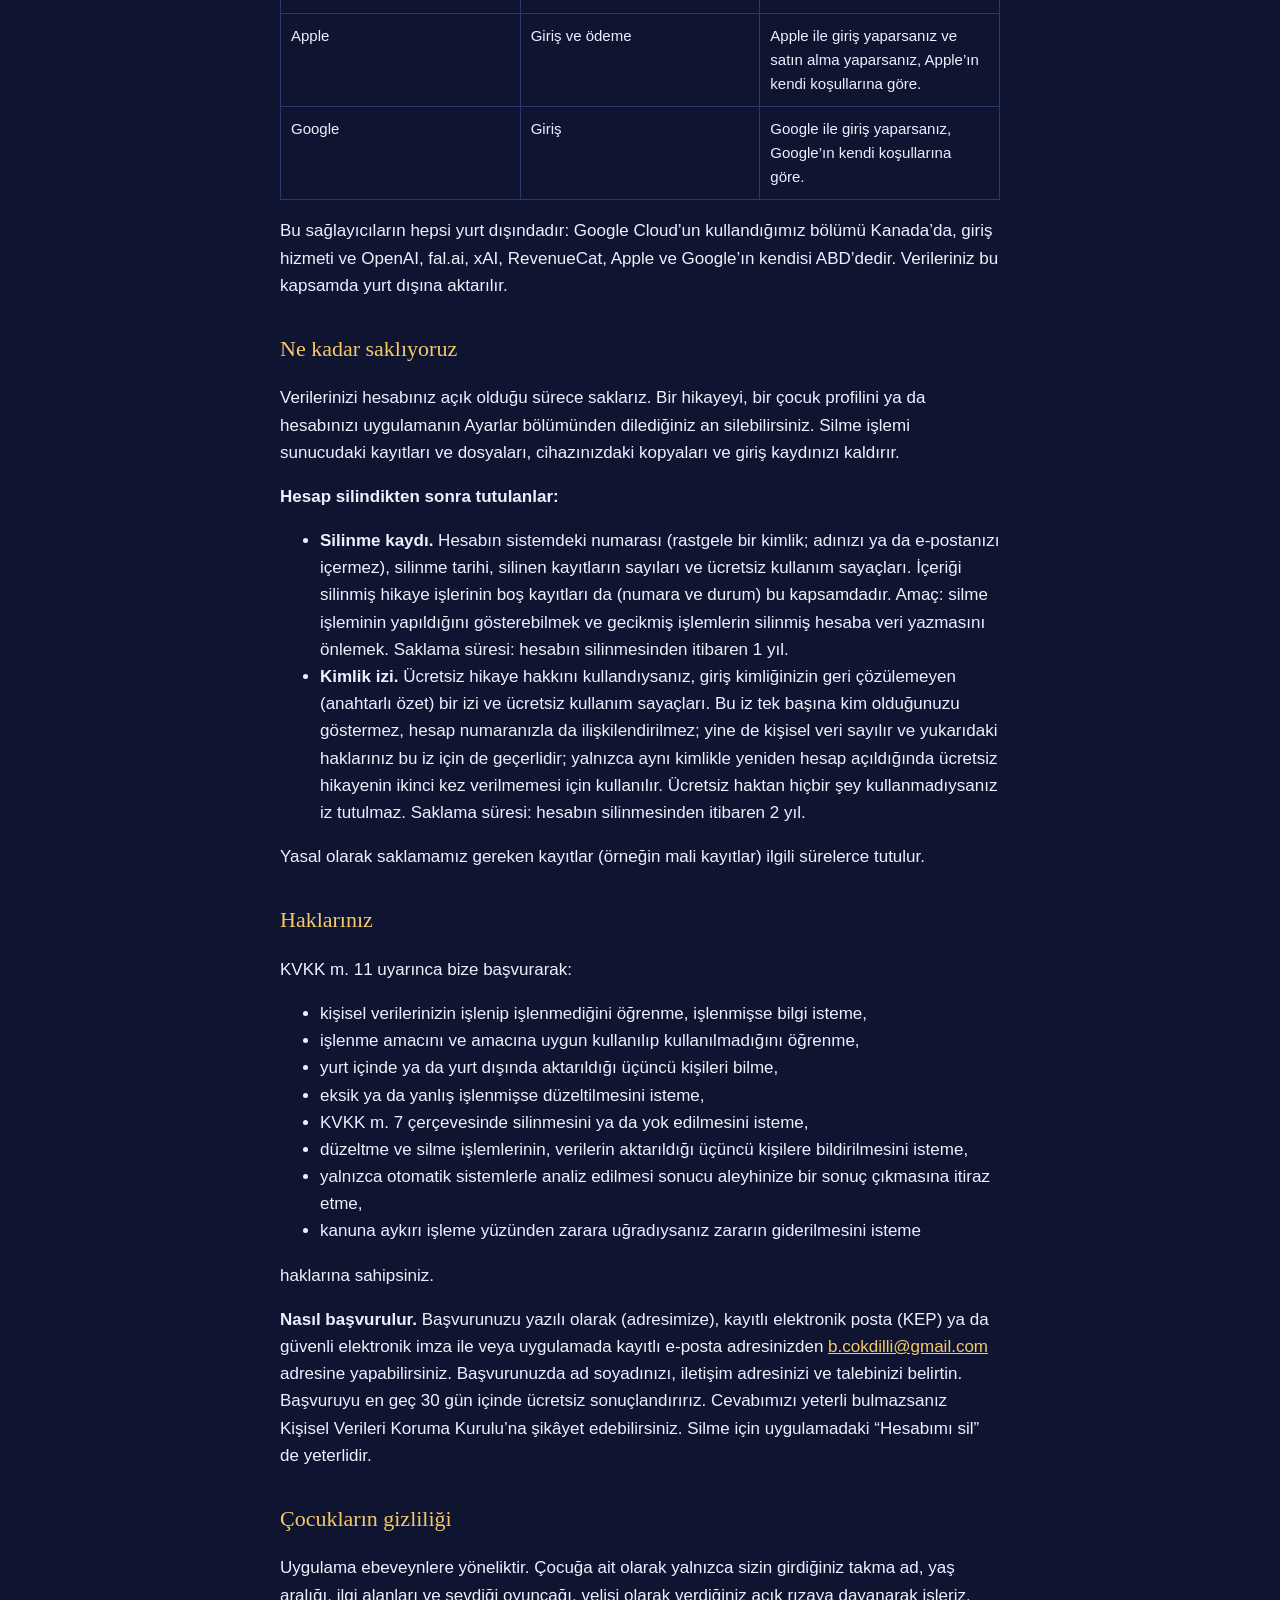
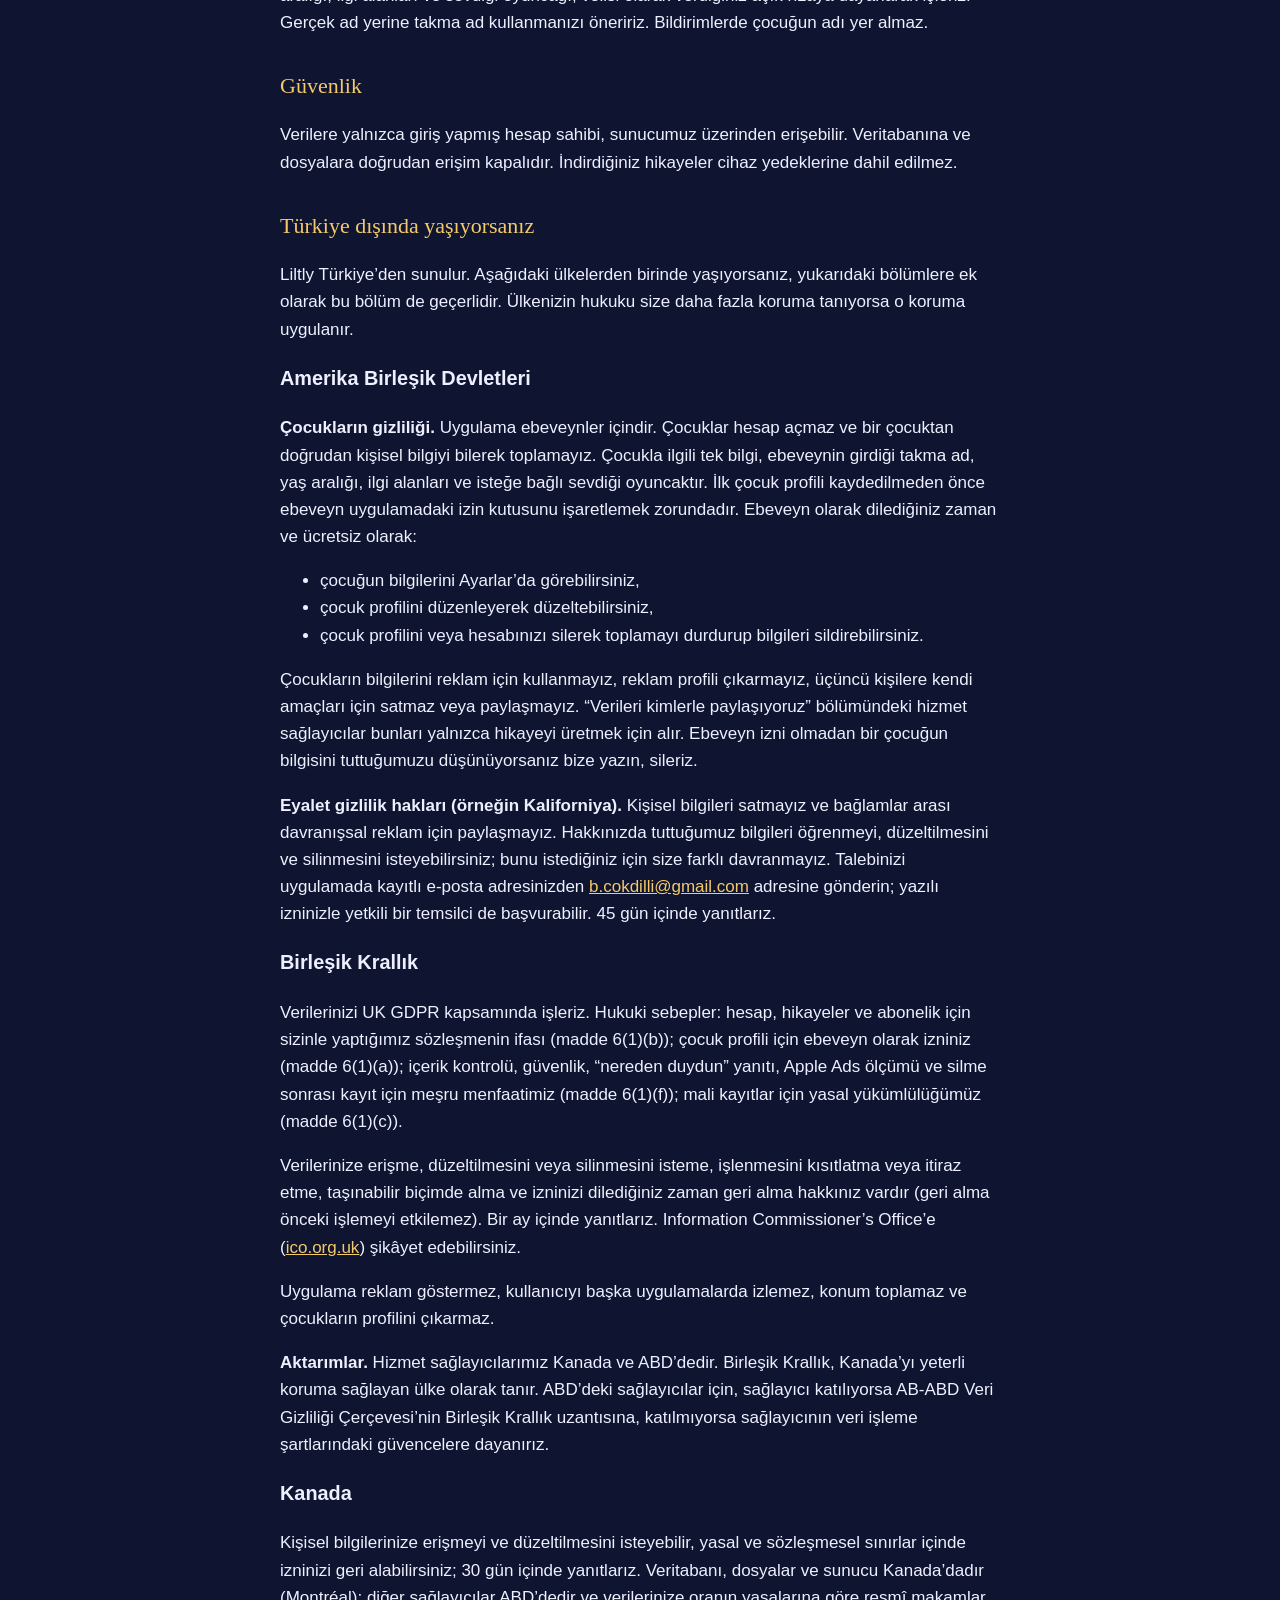
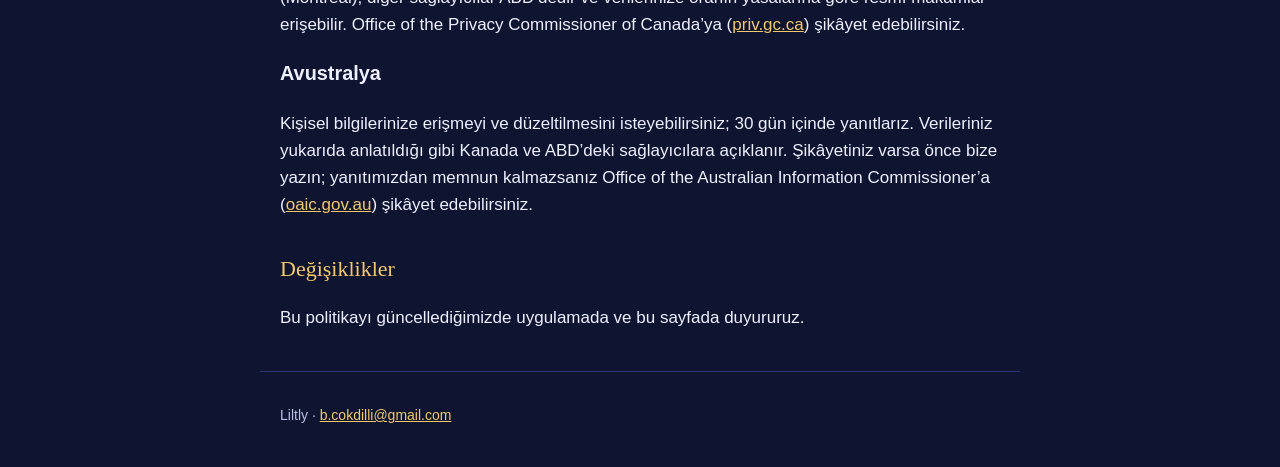
==== commit 55c6bdd6: "Privacy: sections for users in the US, UK, Canada and Australia (story-app-for-kids ad9c57f) Co-Auth" ====
--- a/gizlilik/index.html
+++ b/gizlilik/index.html
@@ -251,6 +251,73 @@
 <p>Verilere yalnızca giriş yapmış hesap sahibi, sunucumuz üzerinden
 erişebilir. Veritabanına ve dosyalara doğrudan erişim kapalıdır.
 İndirdiğiniz hikayeler cihaz yedeklerine dahil edilmez.</p>
+<h2 id="türkiye-dışında-yaşıyorsanız">Türkiye dışında yaşıyorsanız</h2>
+<p>Liltly Türkiye’den sunulur. Aşağıdaki ülkelerden birinde
+yaşıyorsanız, yukarıdaki bölümlere ek olarak bu bölüm de geçerlidir.
+Ülkenizin hukuku size daha fazla koruma tanıyorsa o koruma
+uygulanır.</p>
+<h3 id="amerika-birleşik-devletleri">Amerika Birleşik Devletleri</h3>
+<p><strong>Çocukların gizliliği.</strong> Uygulama ebeveynler içindir.
+Çocuklar hesap açmaz ve bir çocuktan doğrudan kişisel bilgiyi bilerek
+toplamayız. Çocukla ilgili tek bilgi, ebeveynin girdiği takma ad, yaş
+aralığı, ilgi alanları ve isteğe bağlı sevdiği oyuncaktır. İlk çocuk
+profili kaydedilmeden önce ebeveyn uygulamadaki izin kutusunu
+işaretlemek zorundadır. Ebeveyn olarak dilediğiniz zaman ve ücretsiz
+olarak:</p>
+<ul>
+<li>çocuğun bilgilerini Ayarlar’da görebilirsiniz,</li>
+<li>çocuk profilini düzenleyerek düzeltebilirsiniz,</li>
+<li>çocuk profilini veya hesabınızı silerek toplamayı durdurup bilgileri
+sildirebilirsiniz.</li>
+</ul>
+<p>Çocukların bilgilerini reklam için kullanmayız, reklam profili
+çıkarmayız, üçüncü kişilere kendi amaçları için satmaz veya paylaşmayız.
+“Verileri kimlerle paylaşıyoruz” bölümündeki hizmet sağlayıcılar bunları
+yalnızca hikayeyi üretmek için alır. Ebeveyn izni olmadan bir çocuğun
+bilgisini tuttuğumuzu düşünüyorsanız bize yazın, sileriz.</p>
+<p><strong>Eyalet gizlilik hakları (örneğin Kaliforniya).</strong>
+Kişisel bilgileri satmayız ve bağlamlar arası davranışsal reklam için
+paylaşmayız. Hakkınızda tuttuğumuz bilgileri öğrenmeyi, düzeltilmesini
+ve silinmesini isteyebilirsiniz; bunu istediğiniz için size farklı
+davranmayız. Talebinizi uygulamada kayıtlı e-posta adresinizden <a
+href="mailto:b.cokdilli@gmail.com">b.cokdilli@gmail.com</a> adresine
+gönderin; yazılı izninizle yetkili bir temsilci de başvurabilir. 45 gün
+içinde yanıtlarız.</p>
+<h3 id="birleşik-krallık">Birleşik Krallık</h3>
+<p>Verilerinizi UK GDPR kapsamında işleriz. Hukuki sebepler: hesap,
+hikayeler ve abonelik için sizinle yaptığımız sözleşmenin ifası (madde
+6(1)(b)); çocuk profili için ebeveyn olarak izniniz (madde 6(1)(a));
+içerik kontrolü, güvenlik, “nereden duydun” yanıtı, Apple Ads ölçümü ve
+silme sonrası kayıt için meşru menfaatimiz (madde 6(1)(f)); mali
+kayıtlar için yasal yükümlülüğümüz (madde 6(1)(c)).</p>
+<p>Verilerinize erişme, düzeltilmesini veya silinmesini isteme,
+işlenmesini kısıtlatma veya itiraz etme, taşınabilir biçimde alma ve
+izninizi dilediğiniz zaman geri alma hakkınız vardır (geri alma önceki
+işlemeyi etkilemez). Bir ay içinde yanıtlarız. Information
+Commissioner’s Office’e (<a href="https://ico.org.uk">ico.org.uk</a>)
+şikâyet edebilirsiniz.</p>
+<p>Uygulama reklam göstermez, kullanıcıyı başka uygulamalarda izlemez,
+konum toplamaz ve çocukların profilini çıkarmaz.</p>
+<p><strong>Aktarımlar.</strong> Hizmet sağlayıcılarımız Kanada ve
+ABD’dedir. Birleşik Krallık, Kanada’yı yeterli koruma sağlayan ülke
+olarak tanır. ABD’deki sağlayıcılar için, sağlayıcı katılıyorsa AB-ABD
+Veri Gizliliği Çerçevesi’nin Birleşik Krallık uzantısına, katılmıyorsa
+sağlayıcının veri işleme şartlarındaki güvencelere dayanırız.</p>
+<h3 id="kanada">Kanada</h3>
+<p>Kişisel bilgilerinize erişmeyi ve düzeltilmesini isteyebilir, yasal
+ve sözleşmesel sınırlar içinde izninizi geri alabilirsiniz; 30 gün
+içinde yanıtlarız. Veritabanı, dosyalar ve sunucu Kanada’dadır
+(Montréal); diğer sağlayıcılar ABD’dedir ve verilerinize oranın
+yasalarına göre resmî makamlar erişebilir. Office of the Privacy
+Commissioner of Canada’ya (<a
+href="https://www.priv.gc.ca">priv.gc.ca</a>) şikâyet edebilirsiniz.</p>
+<h3 id="avustralya">Avustralya</h3>
+<p>Kişisel bilgilerinize erişmeyi ve düzeltilmesini isteyebilirsiniz; 30
+gün içinde yanıtlarız. Verileriniz yukarıda anlatıldığı gibi Kanada ve
+ABD’deki sağlayıcılara açıklanır. Şikâyetiniz varsa önce bize yazın;
+yanıtımızdan memnun kalmazsanız Office of the Australian Information
+Commissioner’a (<a href="https://www.oaic.gov.au">oaic.gov.au</a>)
+şikâyet edebilirsiniz.</p>
 <h2 id="değişiklikler">Değişiklikler</h2>
 <p>Bu politikayı güncellediğimizde uygulamada ve bu sayfada
 duyururuz.</p>
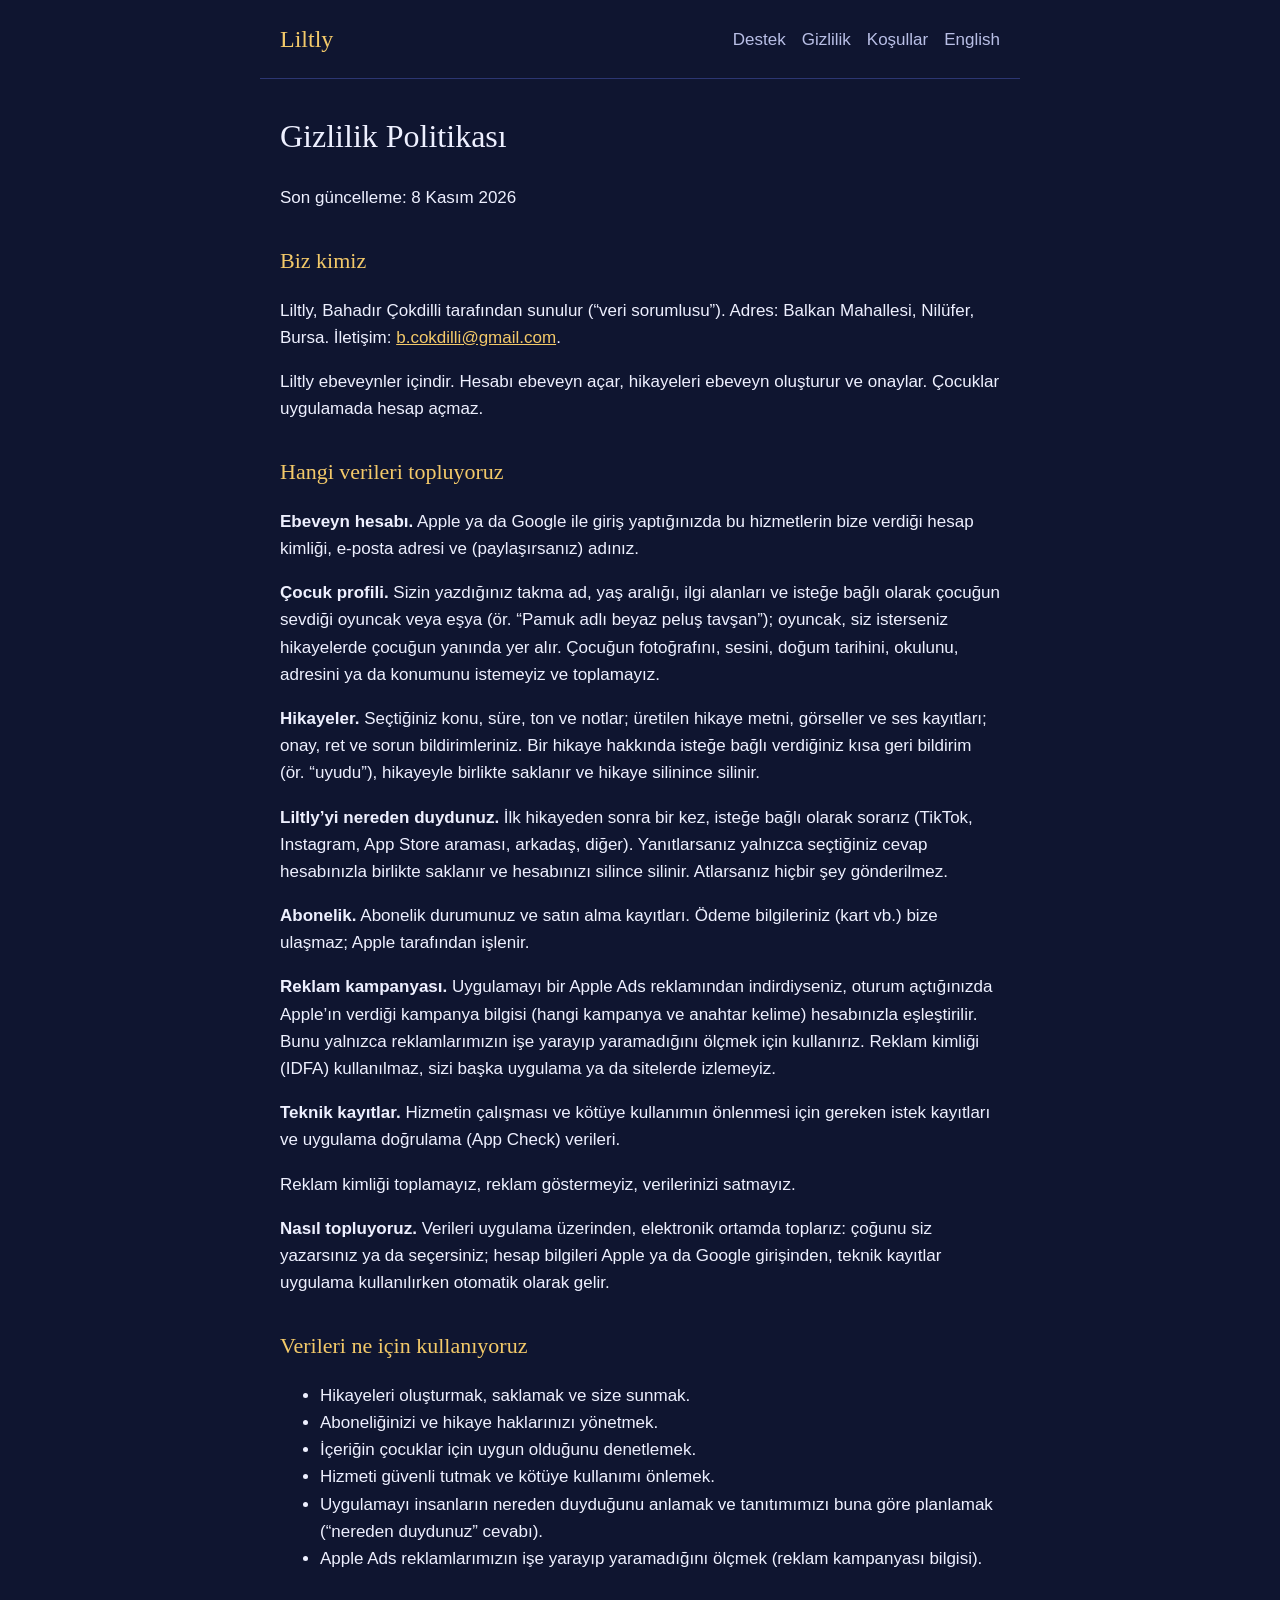
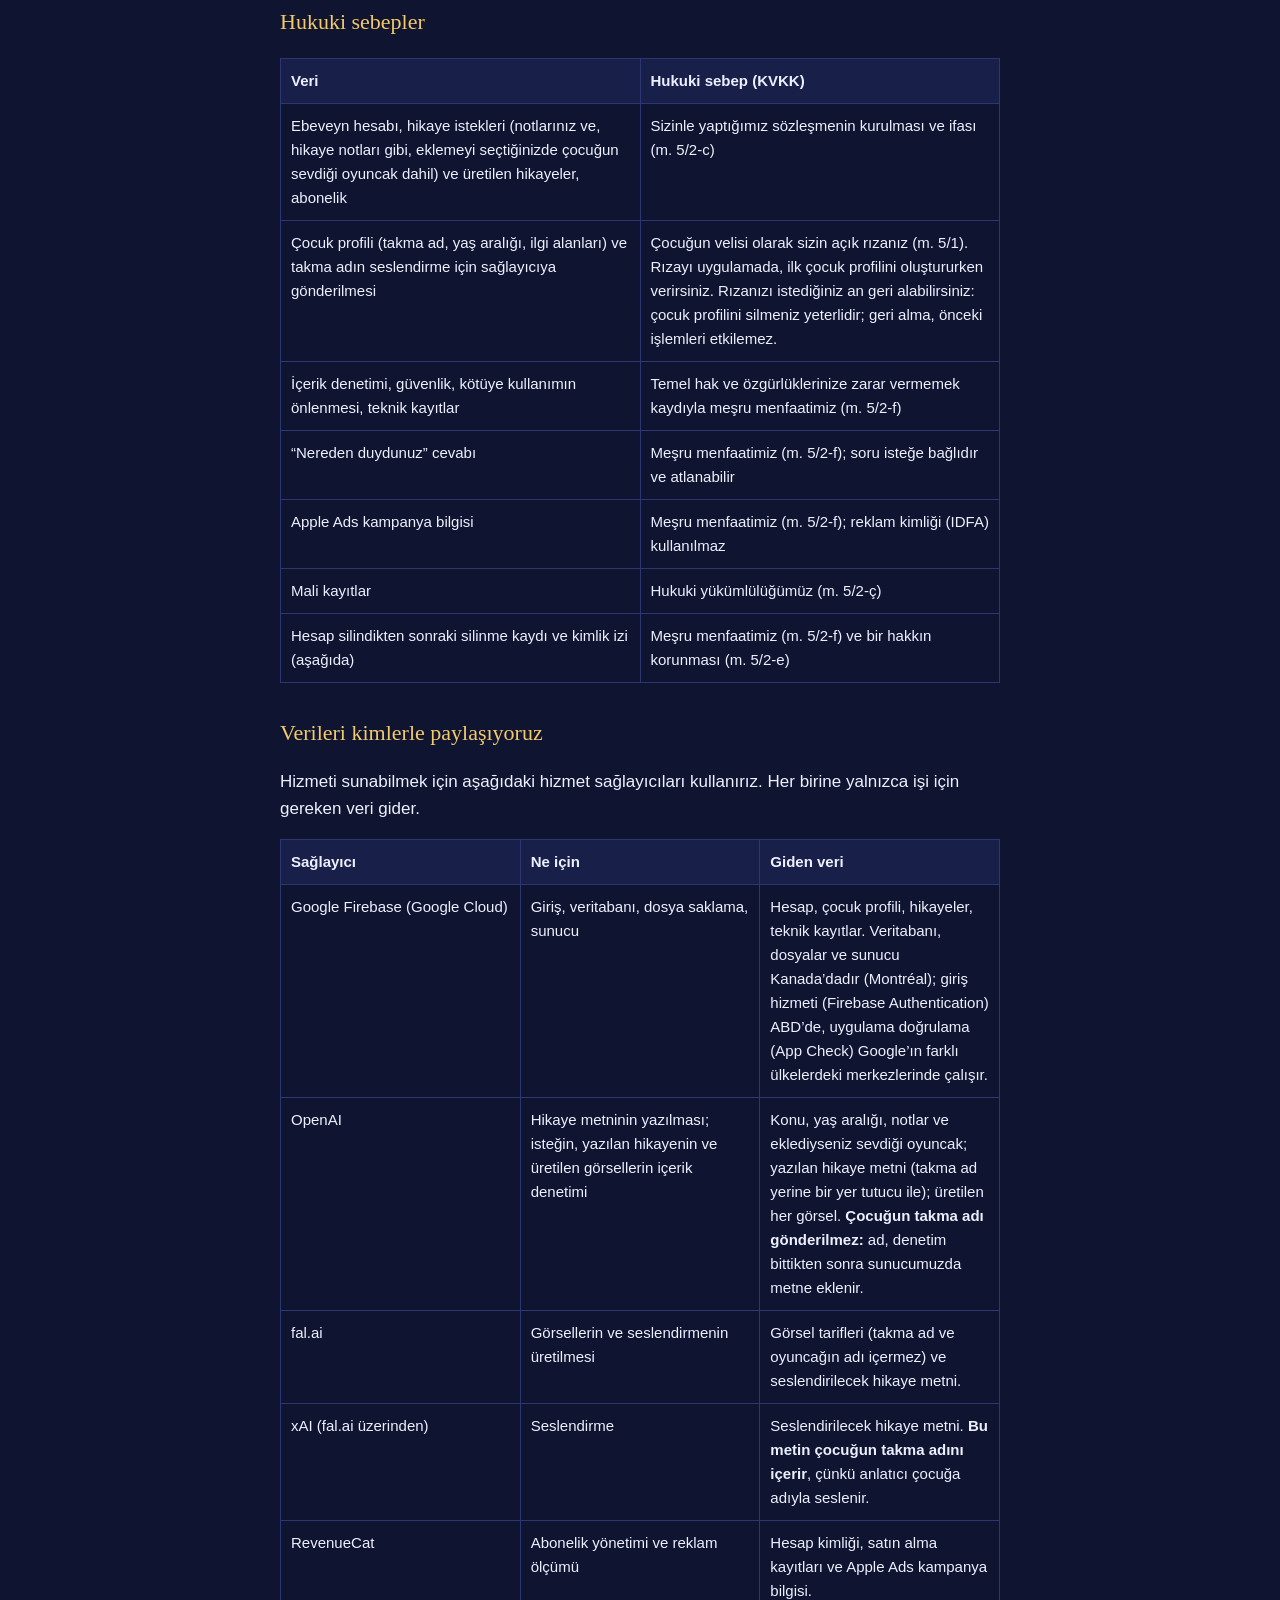
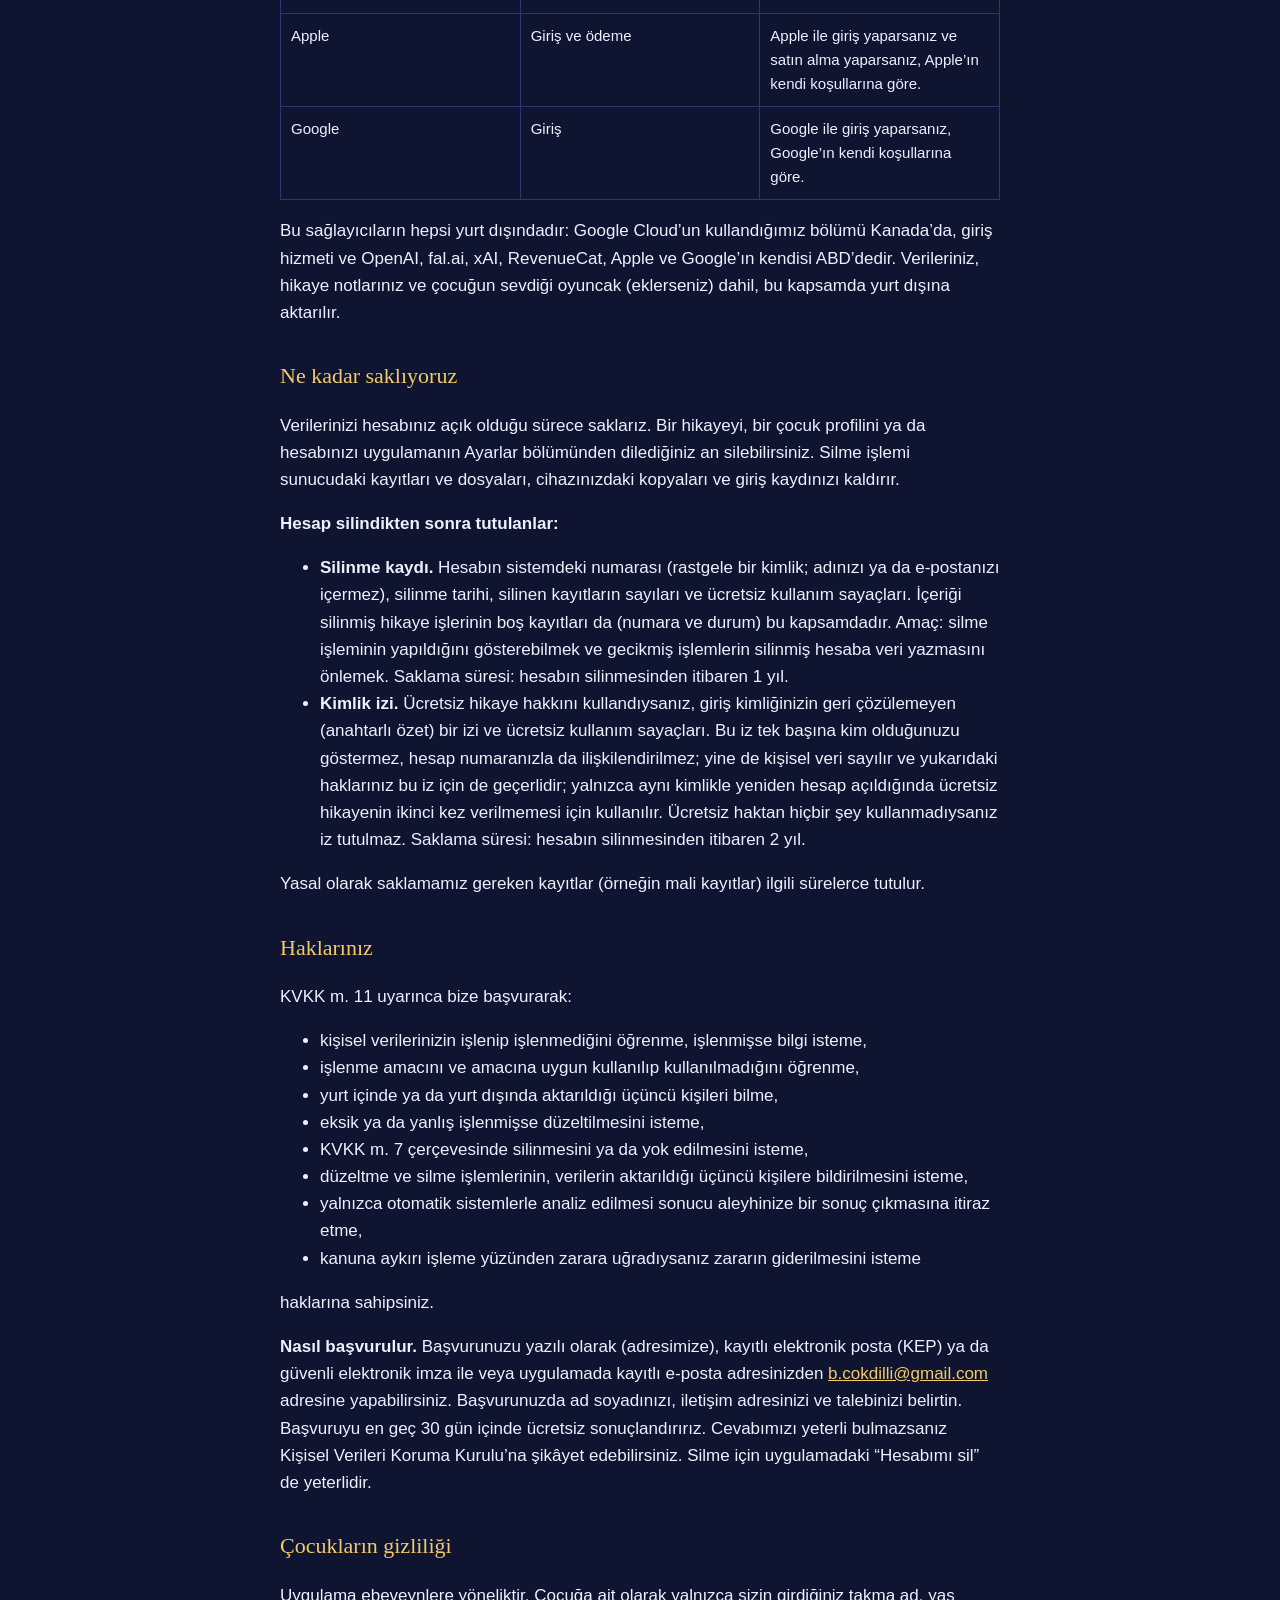
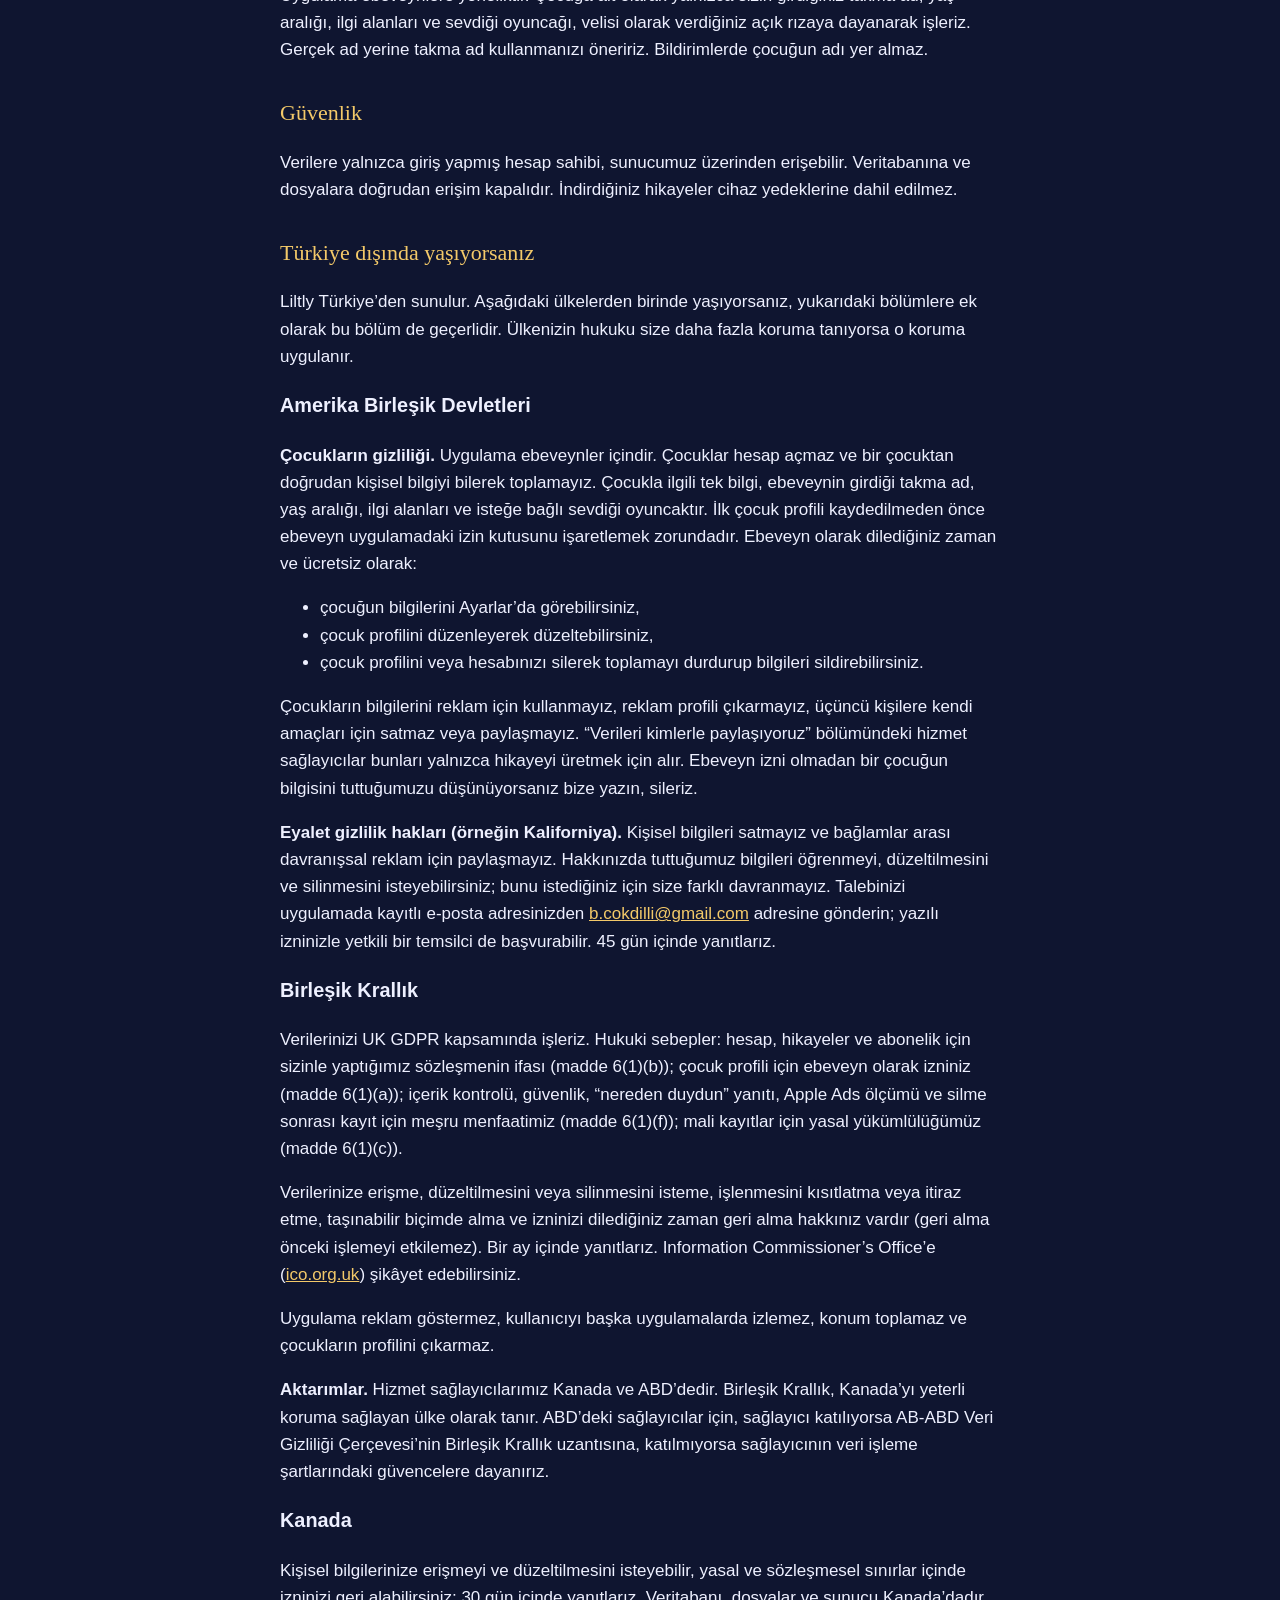
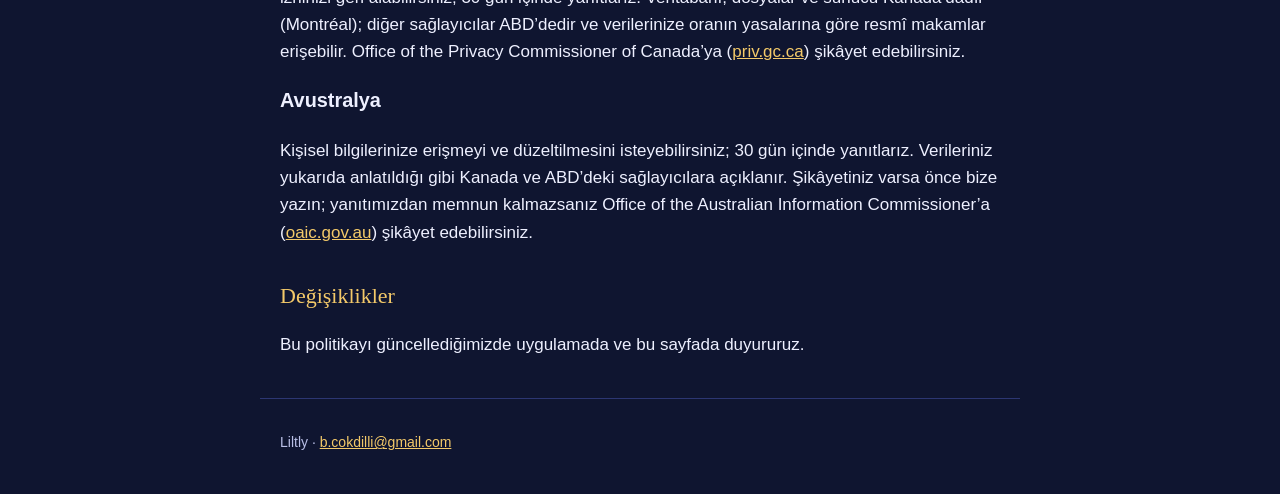
==== commit cd957950: "Privacy: the toy in the transfer-abroad sentence (story-app-for-kids PR #203) Co-Authored-By: Claude" ====
--- a/gizlilik/index.html
+++ b/gizlilik/index.html
@@ -187,8 +187,9 @@
 </table>
 <p>Bu sağlayıcıların hepsi yurt dışındadır: Google Cloud’un
 kullandığımız bölümü Kanada’da, giriş hizmeti ve OpenAI, fal.ai, xAI,
-RevenueCat, Apple ve Google’ın kendisi ABD’dedir. Verileriniz bu
-kapsamda yurt dışına aktarılır.</p>
+RevenueCat, Apple ve Google’ın kendisi ABD’dedir. Verileriniz, hikaye
+notlarınız ve çocuğun sevdiği oyuncak (eklerseniz) dahil, bu kapsamda
+yurt dışına aktarılır.</p>
 <h2 id="ne-kadar-saklıyoruz">Ne kadar saklıyoruz</h2>
 <p>Verilerinizi hesabınız açık olduğu sürece saklarız. Bir hikayeyi, bir
 çocuk profilini ya da hesabınızı uygulamanın Ayarlar bölümünden
